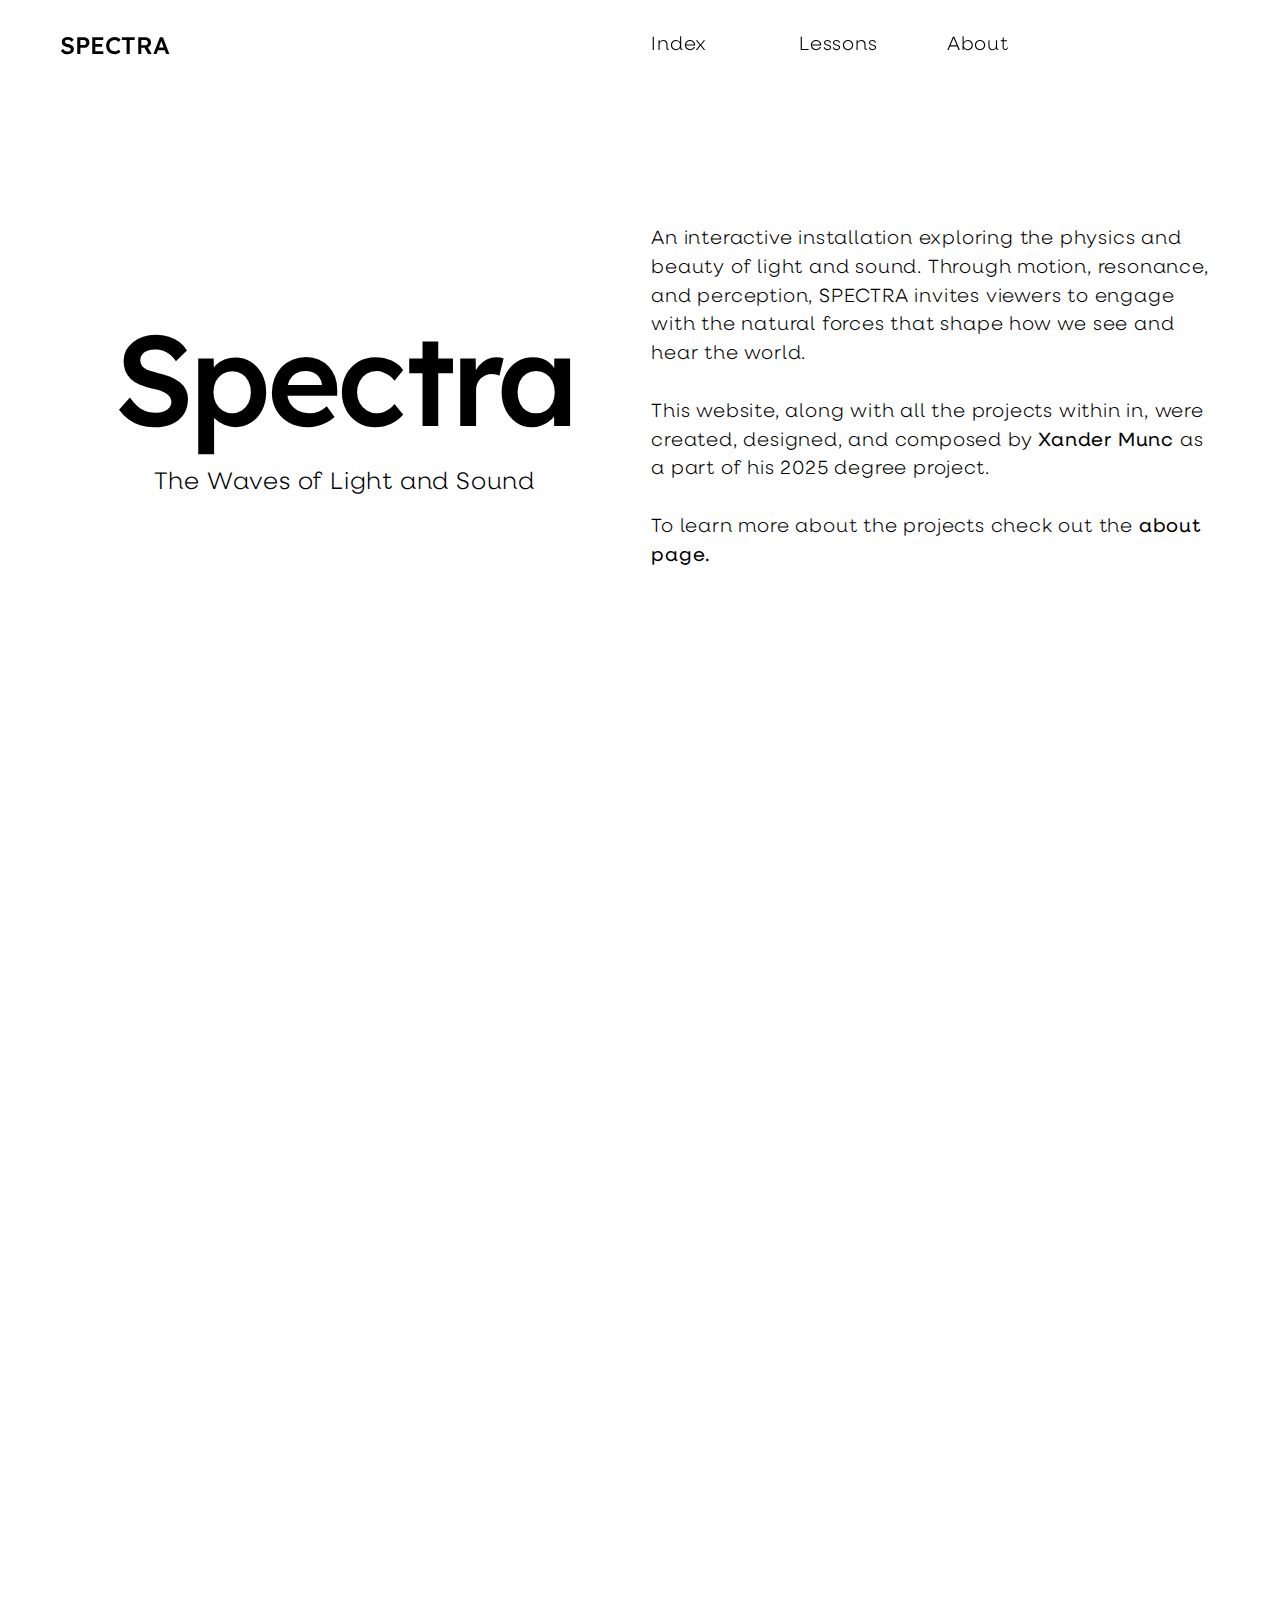
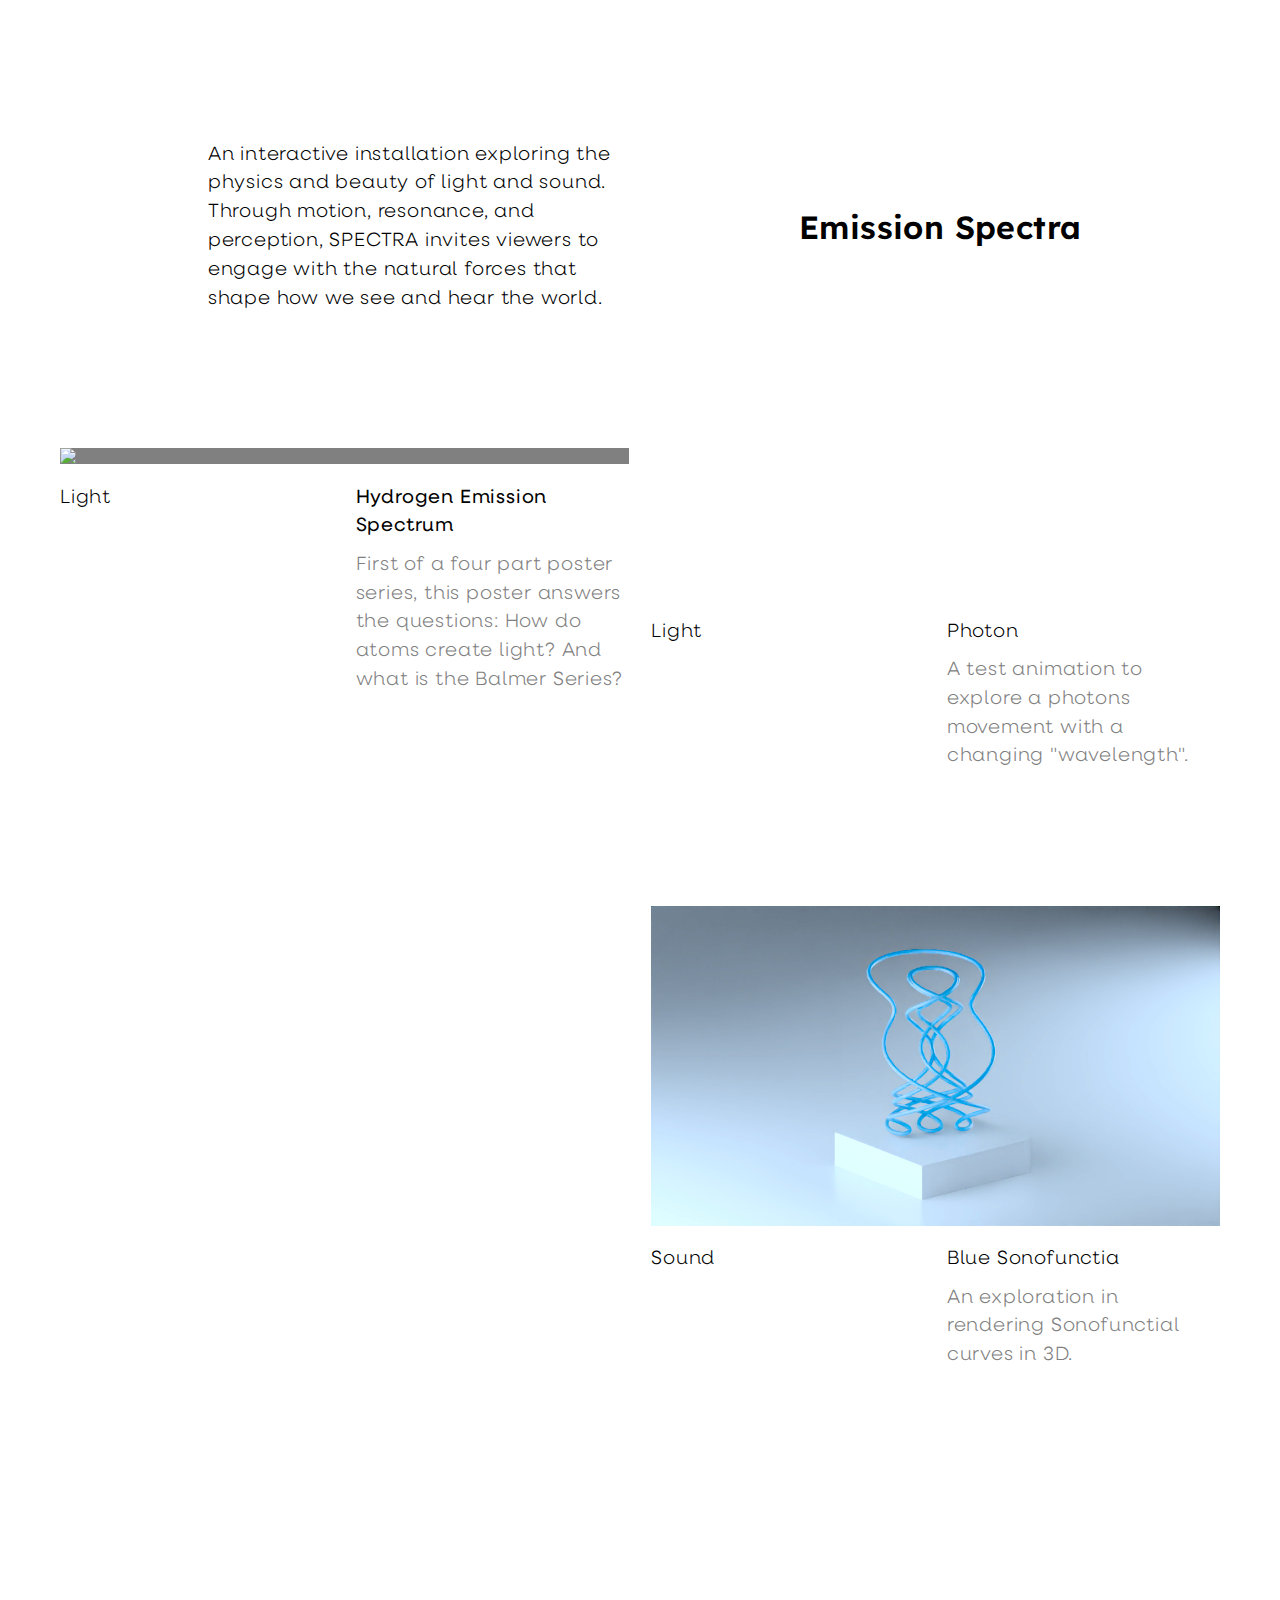
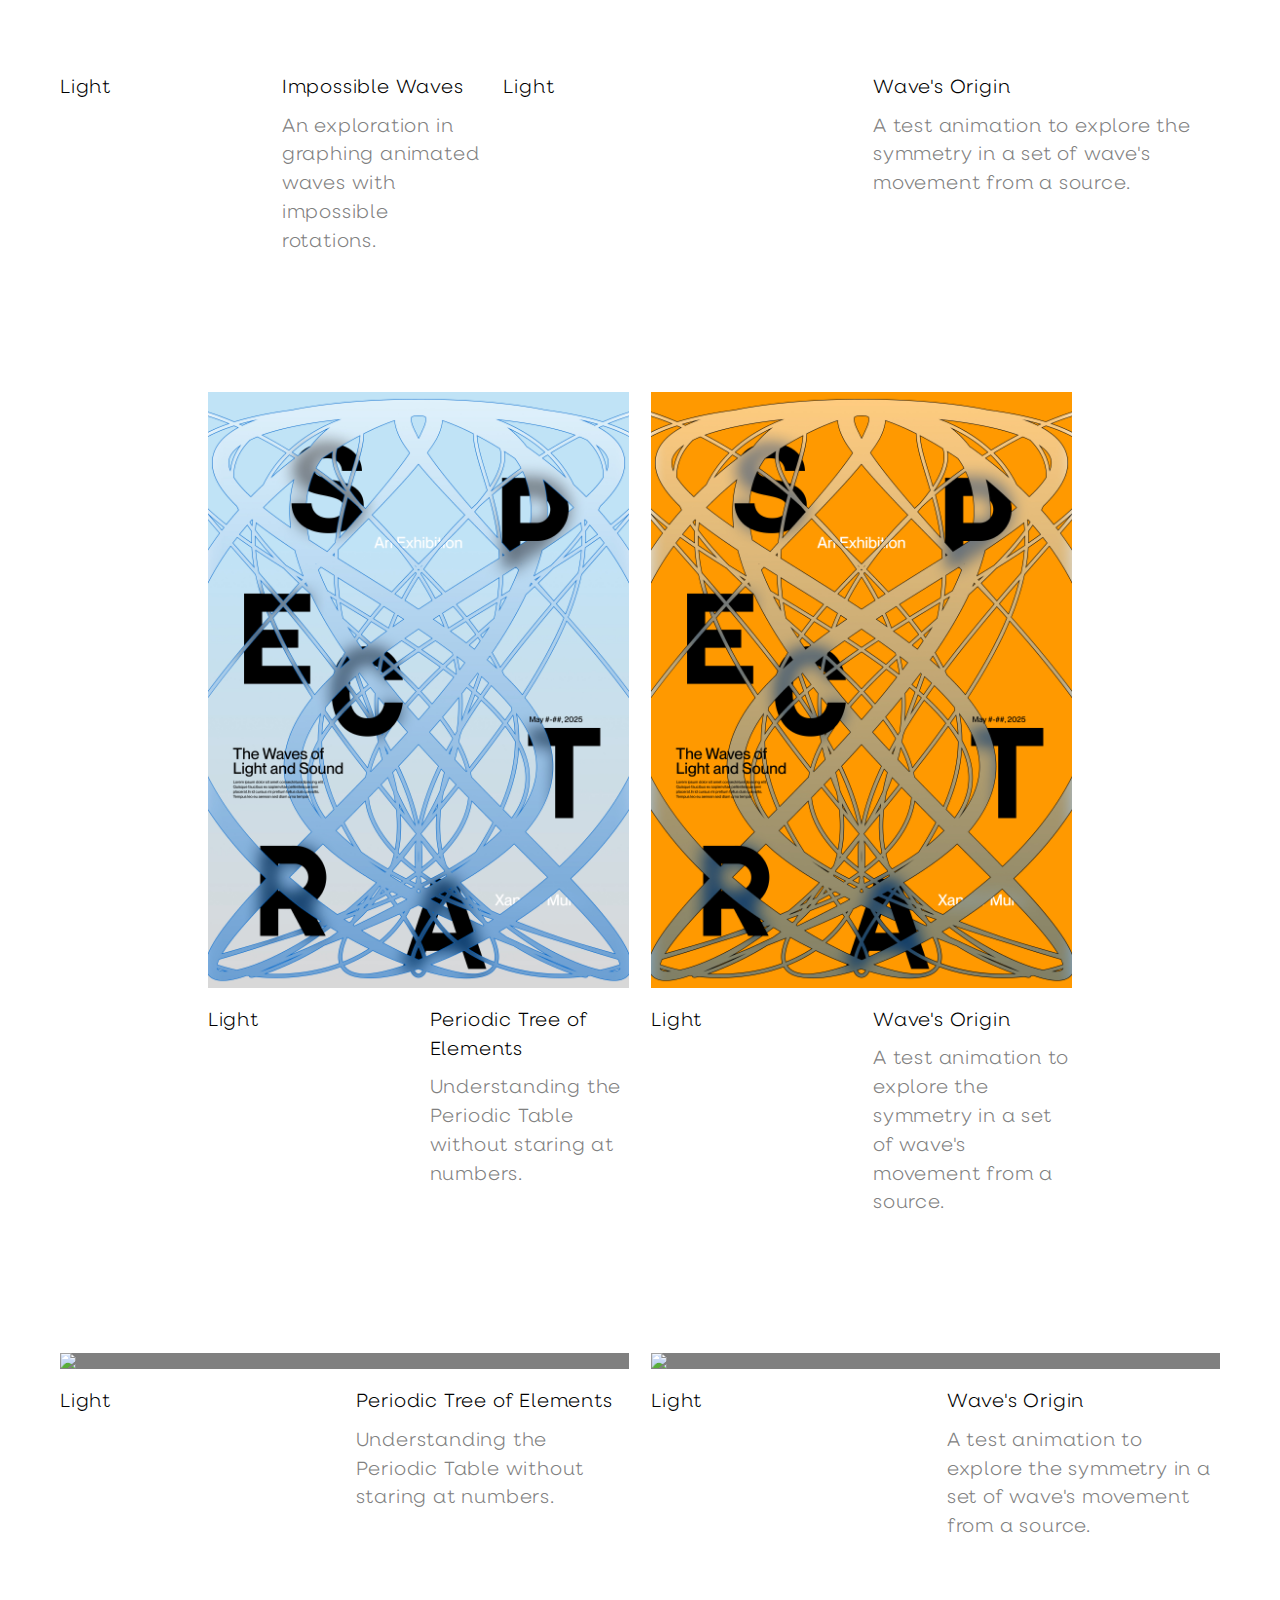
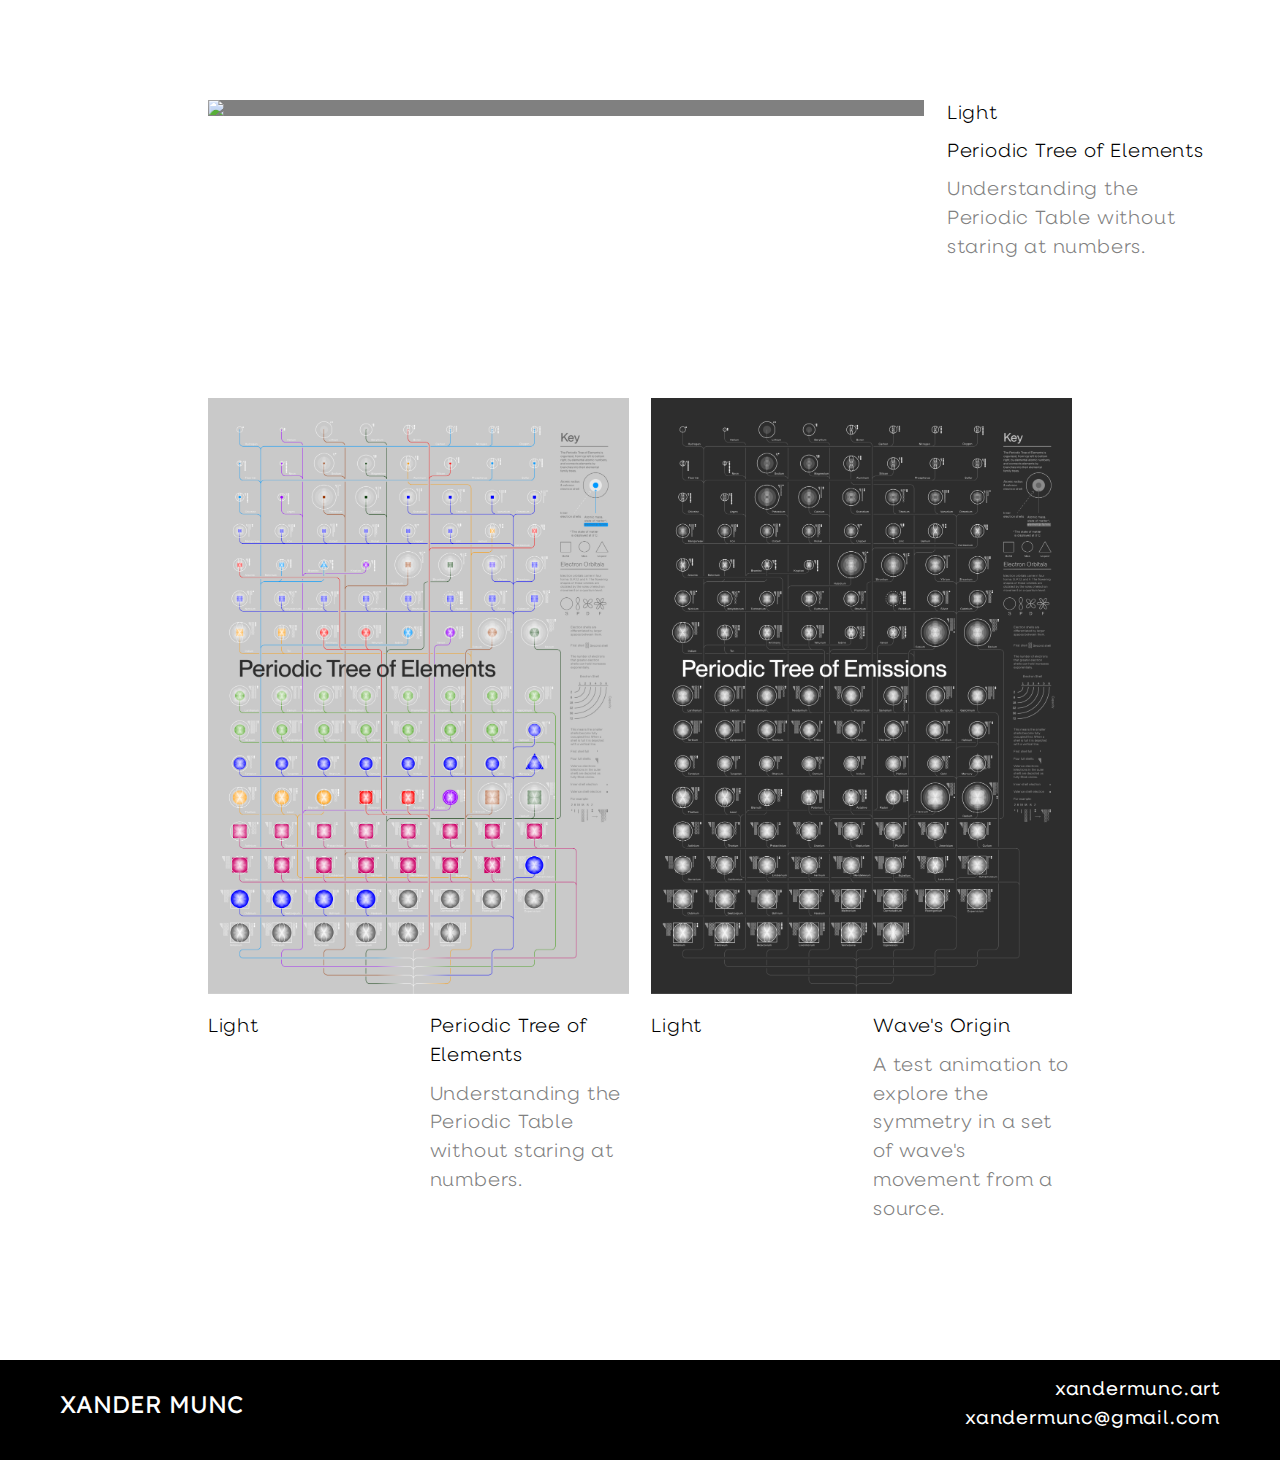
==== index.html @ 6a9275d4 "Update menu" ====
<!DOCTYPE html>
<html lang="en">

<head>
    <meta charset="UTF-8">
    <meta name="viewport" content="width=device-width, initial-scale=1.0">
    <script src="https://cdnjs.cloudflare.com/ajax/libs/p5.js/1.4.0/p5.js"></script>
    <title>Spectra | Xander Munc</title>
    <link rel="icon" type="image/svg+xml" href="favicon/favicon.svg">
    <link rel="icon" href="favicon/favicon.ico" sizes="any">
    <link rel="stylesheet" href="css/styles.css">
</head>

<body class="padding-top">
    <header id="header" class="header-grid padding">
        <div id="logo" class="grid-item header-item span-4 text-underline-parent">
            <p class="header-icon"><a class="no-style" href="http://xandermunc.art/Our_Place_in_Waves">SPECTRA</a></p>
        </div>
        <div class="grid-item header-item non-menu-item non-mobile text-underline-parent">
            <p class="text-underline">Index</p>
        </div>
        <div class="grid-item header-item non-menu-item non-mobile text-underline-parent">
            <p class="text-underline">Lessons</p>
        </div>
        <div class="grid-item header-item non-menu-item non-mobile text-underline-parent">
            <p class="text-underline">About</p>
        </div>
        <div class="grid-item header-item space-between">
            <div id="search-icon-div" class="non-menu-item">
                <svg id="mobile-search-icon" xmlns="http://www.w3.org/2000/svg" width="21" height="20"
                    viewBox="0 0 21 20" fill="none">
                    <path
                        d="M19.5 19L15.5 15M9.5 17C5.08172 17 1.5 13.4183 1.5 9C1.5 4.58172 5.08172 1 9.5 1C13.9183 1 17.5 4.58172 17.5 9C17.5 13.4183 13.9183 17 9.5 17Z"
                        stroke="black" stroke-width="2" />
                </svg>
                <div id="search-icon"></div>
            </div>

            <div id="menu-icon-div" class="non-searchbar-item">
                <svg id="mobile-menu-icon" xmlns="http://www.w3.org/2000/svg" width="20" height="14" viewBox="0 0 20 14"
                    fill="none">
                    <path d="M0 1H20M0 7H20M0 13H20" stroke="black" stroke-width="1.5" />
                </svg>
                <div id="menu-icon"></div>
            </div>
        </div>
    </header>

    <div id="search-container">
        <input type="text" id="search-bar" placeholder="Search...">
        <div class="horizontal-scroll">
            <ul id="search-results"></ul>
        </div>
    </div>

    <div id="menu-container">
        <div class="menu-grid">
            <div></div>
            <div>
                <div class="menu-text-parent large-text-margin-bottom">
                    <div class="hover-parent">
                        <a href="posters.html" class="no-style menu-text">Posters</a>
                    </div>
                </div>
                <div class="menu-text-parent large-text-margin-bottom">
                    <div class="hover-parent">
                        <a href="/test/index.html" class="no-style menu-text">Videos</a>
                    </div>
                </div>
                <div class="menu-text-parent large-text-margin-bottom">
                    <div class="hover-parent">
                        <a href="hes.html" class="no-style menu-text">Interactive</a>
                    </div>
                </div>
                <div class="menu-text-parent large-text-margin-bottom">
                    <div class="hover-parent">
                        <a href="hes.html" class="no-style menu-text">3D</a>
                    </div>
                </div>
                <div class="menu-text-parent large-text-margin-bottom">
                    <div class="hover-parent">
                        <a href="hes.html" class="no-style menu-text">Lessons</a>
                    </div>
                </div>
                <div class="menu-text-parent large-text-margin-bottom">
                    <div class="hover-parent">
                        <a href="hes.html" class="no-style menu-text">Book Covers</a>
                    </div>
                </div>
                <div class="menu-text-parent large-text-margin-bottom">
                    <div class="hover-parent">
                        <a href="hes.html" class="no-style menu-text">Music</a>
                    </div>
                </div>
                <div class="menu-text-parent large-text-margin-bottom">
                    <div class="hover-parent">
                        <a href="hes.html" class="no-style menu-text">About</a>
                    </div>
                </div>
            </div>
        </div>
    </div>

    <div id="chladni"></div>

    <section class="margin-top">
        <div class="grid padding">
            <div class="grid-item span-4 centered margin-bottom">
                <h1 class="super-header text-margin-bottom">Spe<span class="half-space">c</span>tra</h1>
                <h3>The Waves of Light and Sound</h3>
            </div>
            <div class="grid-item span-4 margin-bottom">
                <p>An interactive installation exploring the physics and beauty of light and sound. Through motion,
                    resonance, and perception, SPECTRA invites viewers to engage with the natural forces that shape how
                    we see and hear the world.<br><br> This website, along with all the projects within in, were
                    created, designed, and composed by <a>Xander Munc</a> as a part of his 2025 degree
                    project.<br><br>To learn more about the projects check out the <a>about page.</a>
                </p>
            </div>
        </div>

        <div class="large-video margin-bottom">
            <video autoplay muted loop playsinline>
                <source src="videos/2.mp4" type="video/mp4">
            </video>
        </div>

        <div class="grid padding">
            <div class="non-mobile grid-item span-1"></div>
            <div class="grid-item span-3">
                <p>An interactive installation exploring the physics
                    and beauty of light and sound. Through motion, resonance, and perception, SPECTRA invites viewers to
                    engage with the natural forces that shape how we see and hear the world.</p>
            </div>
            <div class="non-mobile grid-item span-1"></div>
            <div class="grid-item span-3 centered-horizontally">
                <h2>Emission Spectra</h2>
            </div>
        </div>
    </section>

    <section>
        <div class="grid padding margin-top">
            <!-- HES -->
            <div class="grid-item span-4">
                <img oncontextmenu="return false;" draggable="false" src="images/HES.jpg">
                <div class="text-item">
                    <p class="non-mobile">Light</p>
                    <div>
                        <div>
                            <p class="text-margin-bottom"><a href="hes.html">Hydrogen Emission Spectrum</a></p>
                        </div>
                        <p class="grey">First of a four part poster series, this poster answers the questions: How do
                            atoms create light? And what is the Balmer Series?</p>
                    </div>
                    <div class="mobile-spacer"></div>
                </div>
            </div>

            <div class="grid-item span-4">
                <!-- Photon -->
                <video autoplay muted loop playsinline>
                    <source src="videos/photon.mp4" type="video/mp4">
                </video>
                <div class="text-item">
                    <p class="non-mobile">Light</p>
                    <div>
                        <div class="text-underline-parent">
                            <p class="text-underline text-margin-bottom">Photon</p>
                        </div>
                        <p class="grey margin-bottom">A test animation to explore a photons movement with a changing
                            "wavelength".</p>
                    </div>
                </div>

                <!-- 3D SF -->
                <img oncontextmenu="return false;" draggable="false" src="images/test2.png">
                <div class="text-item">
                    <p class="non-mobile">Sound</p>
                    <div>
                        <div class="text-underline-parent">
                            <p class="text-underline text-margin-bottom">Blue Sonofunctia</p>
                        </div>
                        <p class="grey">An exploration in rendering Sonofunctial curves in 3D.</p>
                    </div>
                </div>
            </div>
        </div>
        </div>

        <div class="grid padding margin-top margin-bottom">
            <!-- Impossible wave -->
            <div class="grid-item span-3">
                <video autoplay muted loop playsinline>
                    <source src="videos/3.mp4" type="video/mp4">
                </video>
                <div class="text-item">
                    <p class="non-mobile">Light</p>
                    <div>
                        <div class="text-underline-parent">
                            <p class="text-underline text-margin-bottom">Impossible Waves</p>
                        </div>
                        <p class="grey">An exploration in graphing animated waves with impossible rotations.</p>
                    </div>
                </div>
                <div class="mobile-spacer"></div>
            </div>

            <!-- Wave Stack -->
            <div class="grid-item span-5">
                <video autoplay muted loop playsinline>
                    <source src="videos/WaveStack.mp4" type="video/mp4">
                </video>
                <div class="text-item">
                    <p class="non-mobile">Light</p>
                    <div>
                        <div class="text-underline-parent">
                            <p class="text-underline text-margin-bottom">Wave's Origin</p>
                        </div>
                        <p class="grey">A test animation to explore the symmetry in a set of wave's movement from a
                            source.</p>
                    </div>
                </div>
            </div>
        </div>

        <!-- SPECTRA -->
        <div class="grid padding margin-top margin-bottom">
            <div class="non-mobile grid-item span-1"></div>
            <div class="grid-item span-3">
                <img oncontextmenu="return false;" draggable="false" src="images/SPECTRA1.jpg">
                <div class="text-item">
                    <p class="non-mobile">Light</p>
                    <div>
                        <div class="text-underline-parent">
                            <p class="text-underline text-margin-bottom">Periodic Tree of Elements</p>
                        </div>
                        <p class="grey">Understanding the Periodic Table without staring at numbers.</p>
                    </div>
                </div>
                <div class="mobile-spacer"></div>
            </div>

            <div class="grid-item span-3">
                <img oncontextmenu="return false;" draggable="false" src="images/SPECTRA2.jpg">
                <div class="text-item">
                    <p class="non-mobile">Light</p>
                    <div>
                        <div class="text-underline-parent">
                            <p class="text-underline text-margin-bottom">Wave's Origin</p>
                        </div>
                        <p class="grey">A test animation to explore the symmetry in a set of wave's movement from a
                            source.</p>
                    </div>
                </div>
            </div>
            <div class="non-mobile grid-item span-1"></div>
        </div>

        <!-- EU -->
        <div class="grid padding margin-top margin-bottom">
            <div class="grid-item span-4">
                <img oncontextmenu="return false;" draggable="false" src="images/EPD.jpg">
                <div class="text-item">
                    <p class="non-mobile">Light</p>
                    <div>
                        <div class="text-underline-parent">
                            <p class="text-underline text-margin-bottom">Periodic Tree of Elements</p>
                        </div>
                        <p class="grey">Understanding the Periodic Table without staring at numbers.</p>
                    </div>
                </div>
                <div class="mobile-spacer"></div>
            </div>

            <div class="grid-item span-4">
                <img oncontextmenu="return false;" draggable="false" src="images/EU4.jpg">
                <div class="text-item">
                    <p class="non-mobile">Light</p>
                    <div>
                        <div class="text-underline-parent">
                            <p class="text-underline text-margin-bottom">Wave's Origin</p>
                        </div>
                        <p class="grey">A test animation to explore the symmetry in a set of wave's movement from a
                            source.</p>
                    </div>
                </div>
            </div>
            <div class="non-mobile grid-item span-1"></div>
        </div>

        <!-- ATOM -->
        <div class="grid padding margin-top margin-bottom">
            <div class="non-mobile grid-item span-1"></div>
            <div class="grid-item span-5">
                <img oncontextmenu="return false;" draggable="false" src="images/ATOM.jpg">
            </div>
            <div class="grid-item span-2">
                <p class="non-mobile text-margin-bottom">Light</p>
                <div class="text-underline-parent">
                    <p class="text-underline text-margin-bottom">Periodic Tree of Elements</p>
                </div>
                <p class="grey">Understanding the Periodic Table without staring at numbers.</p>
            </div>
        </div>

        <!-- PTE -->
        <div class="grid padding margin-top margin-bottom">
            <div class="non-mobile grid-item span-1"></div>
            <div class="grid-item span-3">
                <img oncontextmenu="return false;" draggable="false" src="images/PTE.jpg">
                <div class="text-item">
                    <p class="non-mobile">Light</p>
                    <div>
                        <div class="text-underline-parent">
                            <p class="text-underline text-margin-bottom">Periodic Tree of Elements</p>
                        </div>
                        <p class="grey">Understanding the Periodic Table without staring at numbers.</p>
                    </div>
                </div>
                <div class="mobile-spacer"></div>
            </div>

            <div class="grid-item span-3">
                <img oncontextmenu="return false;" draggable="false" src="images/PTE2.jpg">
                <div class="text-item">
                    <p class="non-mobile">Light</p>
                    <div>
                        <div class="text-underline-parent">
                            <p class="text-underline text-margin-bottom">Wave's Origin</p>
                        </div>
                        <p class="grey">A test animation to explore the symmetry in a set of wave's movement from a
                            source.</p>
                    </div>
                </div>
            </div>
            <div class="non-mobile grid-item span-1"></div>
        </div>
    </section>

    <footer class="grid padding">
        <div class="grid-item header-item span-4">
            <p class="header-icon light">XANDER MUNC</p>
        </div>
        <div class="non-mobile grid-item header-item span-4 flex-end">
            <a class="light">xandermunc.art</a>
            <a class="light">xandermunc@gmail.com</a>
        </div>
    </footer>

    <script src="js/script.js"></script>
    <script src="js/menu-icon.js"></script>
    <script src="js/search-icon.js"></script>
    <!-- <script src="chladni.js"></script> -->
</body>

</html>
---- css/styles.css ----
:root {
    --grid-gap: calc(var(--header-height) / 4);
    --padding: calc(var(--header-height) / 3 * 2);
    --header-height: 90px;
    --paragraph-text-size: 1.2rem;
    --grey: #808080;
    --black: #000;
    --white: #fff;
    --blue: #09f;
    --border-width: 1px;
    --ease-time: 0.2s;
}

@font-face {
    font-family: 'Lexend';
    src: url('../fonts/Lexend/static/Lexend-Light.ttf') format('truetype');
    font-weight: 300;
    font-style: normal;
}

@font-face {
    font-family: 'Lexend';
    src: url('../fonts/Lexend/static/Lexend-Regular.ttf') format('truetype');
    font-weight: 400;
    font-style: normal;
}

@font-face {
    font-family: 'Lexend';
    src: url('../fonts/Lexend/static/Lexend-Medium.ttf') format('truetype');
    font-weight: 500;
    font-style: normal;
}


@font-face {
    font-family: 'Lexend-Medium';
    src: url('../fonts/Lexend/static/Lexend-Medium.ttf') format('truetype');
    font-weight: 500;
    font-style: normal;
}

@font-face {
    font-family: 'Lexend';
    src: url('../fonts/Lexend/static/Lexend-SemiBold.ttf') format('truetype');
    font-weight: 600;
    font-style: normal;
}

@font-face {
    font-family: 'Neulis';
    src: url('../fonts/Neulis/fonnts.com-Neulis_Neue_Light.otf') format('opentype');
    font-weight: 300;
    font-style: normal;
}

@font-face {
    font-family: 'Neulis';
    src: url('../fonts/Neulis/fonnts.com-Neulis_Neue_Regular.otf') format('opentype');
    font-weight: 400;
    font-style: normal;
}

@font-face {
    font-family: 'Neulis';
    src: url('../fonts/Neulis/fonnts.com-Neulis_Neue_Medium.otf') format('opentype');
    font-weight: 500;
    font-style: normal;
}

* {
    box-sizing: border-box;
    margin: 0;
    padding: 0;
    user-select: none;
    /* overscroll-behavior: none; */
    font-family: 'Lexend', sans-serif;
    transition: all 0.2s ease;
}

header {
    position: fixed;
    left: 0;
    top: 0;
    width: 100vw !important;
    height: var(--header-height);
    background: rgba(255, 255, 255, 0.7);
    backdrop-filter: blur(20px);
    -webkit-backdrop-filter: blur(20px);
    font-size: 1rem !important;
    z-index: 1000;
    transition: 0.4s ease all;
}

footer {
    left: 0;
    bottom: 0;
    width: 100vw;
    height: var(--header-height) !important;
    background: var(--black);
    color: var(--white);
    padding-bottom: 100px !important;
}

body {
    width: 100vw;
    background: var(--white) !important;
}

h1 {
    font-size: 3rem;
}

h1.super-header {
    font-size: 8rem;
    font-family: 'Lexend';
    font-weight: 500;
    letter-spacing: -0.3rem;
}

span.half-space {
    letter-spacing: 0rem;
    font-family: inherit;
}

.neulis {
    font-family: 'Neulis', sans-serif !important;
    font-weight: 300;
}

h2 {
    font-size: 2rem;
    letter-spacing: 0.025rem;
}

h3 {
    font-size: 1.5rem;
    font-family: 'Neulis';
    font-weight: 300;
    letter-spacing: 0.05rem;
}

i {
    font-family: 'Neulis';
    font-weight: 300;
}

p,
a {
    font-size: var(--paragraph-text-size);
    font-family: 'Neulis', sans-serif;
    font-weight: 300;
    letter-spacing: 0.05rem;
    line-height: 1.8rem;
}

a {
    font-family: 'Neulis', sans-serif;
    font-weight: 400;
    cursor: pointer;
}

p.header-icon {
    font-family: 'Lexend-Medium', sans-serif;
    font-weight: 400 !important;
    font-size: 1.5rem;
    letter-spacing: 0rem;
}

p.grey {
    color: var(--grey);
}

p.light {
    font-family: 'Lexend', sans-serif;
    font-weight: 300;
}

.padding {
    padding-left: var(--padding);
    padding-right: var(--padding);
}

.grid,
.header-grid {
    display: grid;
    grid-template-columns: repeat(8, 1fr);
    gap: var(--grid-gap);
    width: 100%;
    height: 100%;
}

.grid-item,
.header-item {
    display: flex;
    flex-direction: column;
}

.header-item {
    justify-content: center;
    align-items: flex-start;
    height: var(--header-height);
}

.text-underline-parent p {
    position: relative;
    display: inline-block;
}

.text-underline::after {
    content: "";
    position: absolute;
    left: 0;
    bottom: -2px;
    width: 100%;
    height: var(--border-width);
    background-color: var(--black);
    opacity: 0;
    transform: scaleX(0);
    transition: var(--ease-time) ease all;
}

.text-underline.light::after {
    background-color: var(--white);
}

.text-underline-parent:hover .text-underline::after {
    opacity: 1;
    transform: scaleX(1);
}

a {
    position: relative;
    text-decoration: none;
    color: inherit;
}

a.no-style {
    text-decoration: none;
    color: inherit;
    font-family: inherit;
    font-size: inherit;
    letter-spacing: inherit;
}

a.no-style:hover::after {
    transform: scaleX(0);
    opacity: 0;
}

a::after {
    content: "";
    position: absolute;
    left: 0;
    bottom: -2px;
    width: 100%;
    height: var(--border-width);
    background-color: var(--black);
    opacity: 0;
    transform: scaleX(0);
    transition: var(--ease-time) ease all;
}

a:hover::after {
    opacity: 1;
    transform: scaleX(1);
}

.text-item {
    width: 100%;
    display: grid;
    grid-template-columns: repeat(2, 1fr);
    gap: var(--grid-gap);
}

.span-2 {
    grid-column: span 2;
}

.span-3 {
    grid-column: span 3;
}

.span-4 {
    grid-column: span 4;
}

.span-5 {
    grid-column: span 5;
}

img {
    width: 100% !important;
    height: auto;
    object-fit: cover;
    background-color: grey;
    margin-bottom: var(--paragraph-text-size);
}

video {
    margin-bottom: var(--paragraph-text-size);
}

.large-video {
    margin-top: var(--header-height);
    overflow: hidden;
    width: 100vw !important;
    height: calc(100vh - var(--header-height)) !important;
    object-fit: cover;
}

.large-video video {
    width: 100%;
    height: 100%;
    object-fit: cover;
    display: block;
}

.margin-top {
    margin-top: calc(var(--header-height) / 2 * 3);
}

.margin-bottom {
    margin-bottom: calc(var(--header-height) / 2 * 3);
}

.padding-top {
    padding-top: var(--header-height);
}

.text-margin-bottom {
    margin-bottom: calc(var(--paragraph-text-size) / 2);
}

.large-text-margin-bottom {
    margin-bottom: calc(var(--paragraph-text-size) / 2 * 3);
}

.centered {
    justify-content: center;
    align-items: center;
}

.centered-horizontally {
    justify-content: center;
}

.flex-end {
    align-items: flex-end;
}

.space-between {
    align-items: center;
    justify-content: space-between;
    flex-direction: row;
}

/* SEARCH BAR */

#search-container {
    position: fixed;
    top: 50%;
    left: 50%;
    transform: translate(-50%, -50%);
    z-index: 1001;
    text-align: center;
    transition: top 0.4s ease;
    overflow: visible;
    pointer-events: none;
}

#search-container.active {
    top: 30%;
    width: 100vw;
    pointer-events: auto;
}

#search-bar {
    opacity: 0;
    /* transform: translateY(20px); */
    /* transition: opacity 0.4s ease, transform 0.4s ease; */
    pointer-events: none;
    position: relative;
    z-index: 1002;
    width: calc(var(--header-height) * 5);
    padding: 15px 20px;
    font-size: 1.5rem;
    border-radius: 30px;
    border: 1px solid var(--grey);
    background: rgba(255, 255, 255, 0.7);
    backdrop-filter: blur(20px);
    -webkit-backdrop-filter: blur(20px);
    color: var(--black);
    transition: all 0.4s ease;
}

#search-bar.visible {
    opacity: 1;
    /* transform: translateY(0); */
    pointer-events: auto;
    transition: all 0.4s ease;
}

#search-bar:focus {
    outline: none;
    border-color: #09f;
    transition: all 0.4s ease;
}

#search-bar::placeholder {
    color: var(--grey);
    font-family: 'Lexend-Light', sans-serif;
}

#search-results {
    position: absolute;
    top: 100%;
    left: 0;
    width: 100%;
    display: none;
    list-style: none;
    margin-top: calc(var(--grid-gap) / 2);
    overflow-y: auto;
    border-radius: 0 0 20px 20px;
    z-index: 1003;
    transition: 0.4s ease all;
    padding: calc(var(--grid-gap) / 2);
    margin-top: calc(var(--grid-gap) / 2);
}

#search-results li {
    display: inline-block;
    padding: 10px 20px;
    margin: calc(var(--grid-gap) / 2);
    background-color: #f0f0f0;
    color: var(--grey);
    border-radius: 30px;
    cursor: pointer;
    transition: background-color 0.2s ease, transform 0.2s ease;
    font-family: 'Neulis-Light', sans-serif;
}

#search-results li:hover {
    color: var(--black);
    background-color: #dcdcdc;
}

#search-results.active {
    text-align: left;
    overflow-x: auto;
    white-space: nowrap;
    flex-wrap: nowrap;
    scrollbar-width: none;
    -ms-overflow-style: none;
    font-size: var(--paragraph-text-size);
    font-family: 'Neulis-Light', sans-serif;
    letter-spacing: 0.05rem;
    line-height: 1.8rem;
}

#search-results.active::-webkit-scrollbar {
    display: none;
}

#search-results.active li {
    width: 400px;
    height: 400px;
}

#search-results.active li:first-child {
    margin-left: calc((100vw - var(--header-height) * 5) / 2);
}

#search-results.active li:last-child {
    margin-right: calc((100vw - var(--header-height) * 5) / 2);
}

#chladni {
    position: fixed;
    top: 0 !important;
    left: 0 !important;
    width: 100vw;
    height: 100vh;
    object-fit: cover;
    opacity: 0;
    display: flex;
    justify-content: center;
    align-items: center;
    transition: opacity 0.4s ease;
    z-index: 1000;
    pointer-events: none;
}

#chladni.visible {
    opacity: 1;
}

/* MENU */
#menu-container {
    position: fixed;
    top: 50%;
    left: 50%;
    transform: translate(-50%, -50%);
    z-index: 1000;
    opacity: 0;
    pointer-events: none;
    transition: opacity 0.4s ease, transform 0.4s ease; 
}

#menu-container.visible {
    opacity: 1;
    pointer-events: auto;
    transition: opacity 0.4s ease, transform 0.4s ease; 
}

.menu-grid {
    display: grid;
    grid-template-columns: repeat(2, 1fr);
    gap: var(--grid-gap);
}

.menu-text {
    font-family: Neulis !important;
    font-weight: 300 !important;
    font-size: 3rem !important;
    display: inline-block;
    transform: translateX(-120px);
    opacity: 0; 
    transition: transform 0.4s ease, opacity 0.4s ease;
}

#menu-container.visible .menu-text {
    transform: translateX(0);
    opacity: 1;
}

#menu-container.visible .menu-text-parent:nth-child(1) .menu-text {
    transition-delay: 0.05s;
}
#menu-container.visible .menu-text-parent:nth-child(2) .menu-text {
    transition-delay: 0.1s;
}
#menu-container.visible .menu-text-parent:nth-child(3) .menu-text {
    transition-delay: 0.15s;
}
#menu-container.visible .menu-text-parent:nth-child(4) .menu-text {
    transition-delay: 0.2s;
}
#menu-container.visible .menu-text-parent:nth-child(5) .menu-text {
    transition-delay: 0.25s;
}
#menu-container.visible .menu-text-parent:nth-child(6) .menu-text {
    transition-delay: 0.3s;
}
#menu-container.visible .menu-text-parent:nth-child(7) .menu-text {
    transition-delay: 0.35s;
}
#menu-container.visible .menu-text-parent:nth-child(8) .menu-text {
    transition-delay: 0.4s;
}

#menu-container:not(.visible) .menu-text {
    transform: translateX(-120px); 
    opacity: 0; 
    transition-delay: 0s;
}

.menu-text-parent:hover .hover-parent {
    color: #09f;
    transform: translateX(20px) !important;
    transition: transform 0.3s ease, color 0.3s ease !important;
    transition-delay: 0s !important; 
}




/* SEARCH BACKGROUNDS */

.interactive-bg {
    background-image: url('../images/test2.png');
}

.installation-bg {
    background-image: url('../images/test.png');
}

.interactive-bg,
.installation-bg {
    position: relative;
    background-size: cover;
    background-position: center;
    overflow: hidden;
    display: block;
    color: var(--white) !important;
}

.interactive-bg::after,
.installation-bg::after {
    content: "";
    position: absolute;
    top: 0;
    left: 0;
    right: 0;
    bottom: 0;
    background: rgba(0, 0, 0, 0);
    transition: background 0.2s ease;
    z-index: 1;
}

.interactive-bg:hover::after,
.installation-bg:hover::after {
    background: rgba(0, 0, 0, 0.3);
}

/* MOBILE */

.mobile-spacer {
    height: var(--header-height);
    display: none;
}

#mobile-menu-icon {
    display: none;
}

#mobile-search-icon {
    display: none;
}

@media screen and (max-width: 980px) {
    :root {
        --header-height: 70px;
        --padding: calc(var(--header-height) / 2.5);
    }

    .mobile-spacer {
        display: block;
    }

    .header-grid {
        grid-template-columns: repeat(4, 1fr);
    }

    .header {
        background: rgba(255, 255, 255, 0.6);
    }

    .grid {
        display: flex;
        flex-direction: column;
    }

    .text-item {
        width: 100% !important;
        grid-template-columns: repeat(1, 1fr);
    }

    .margin-bottom {
        margin-bottom: none;
    }

    .margin-top {
        margin-top: none;
    }

    h1.super-header {
        font-size: 3rem;
        letter-spacing: -0.1rem;
    }

    .large-video {
        height: auto !important;
    }

    .non-mobile {
        display: none;
    }

    .span-4 {
        grid-column: span 3;
    }

    .centered {
        align-items: flex-start !important;
    }

    #menu-icon-div {
        margin-left: calc(var(--header-height) / 2);
    }

    #mobile-menu-icon {
        display: block;
    }

    #mobile-search-icon {
        display: block;
    }

    #menu-icon {
        display: none;
    }

    #search-icon {
        display: none;
    }

    #search-results.active li {
        width: 200px;
        height: 200px;
    }

    .menu-grid {
        display: grid;
        grid-template-columns: repeat(1, 1fr);
    }

    .menu-text {
        font-size: 3rem !important;
    }
}
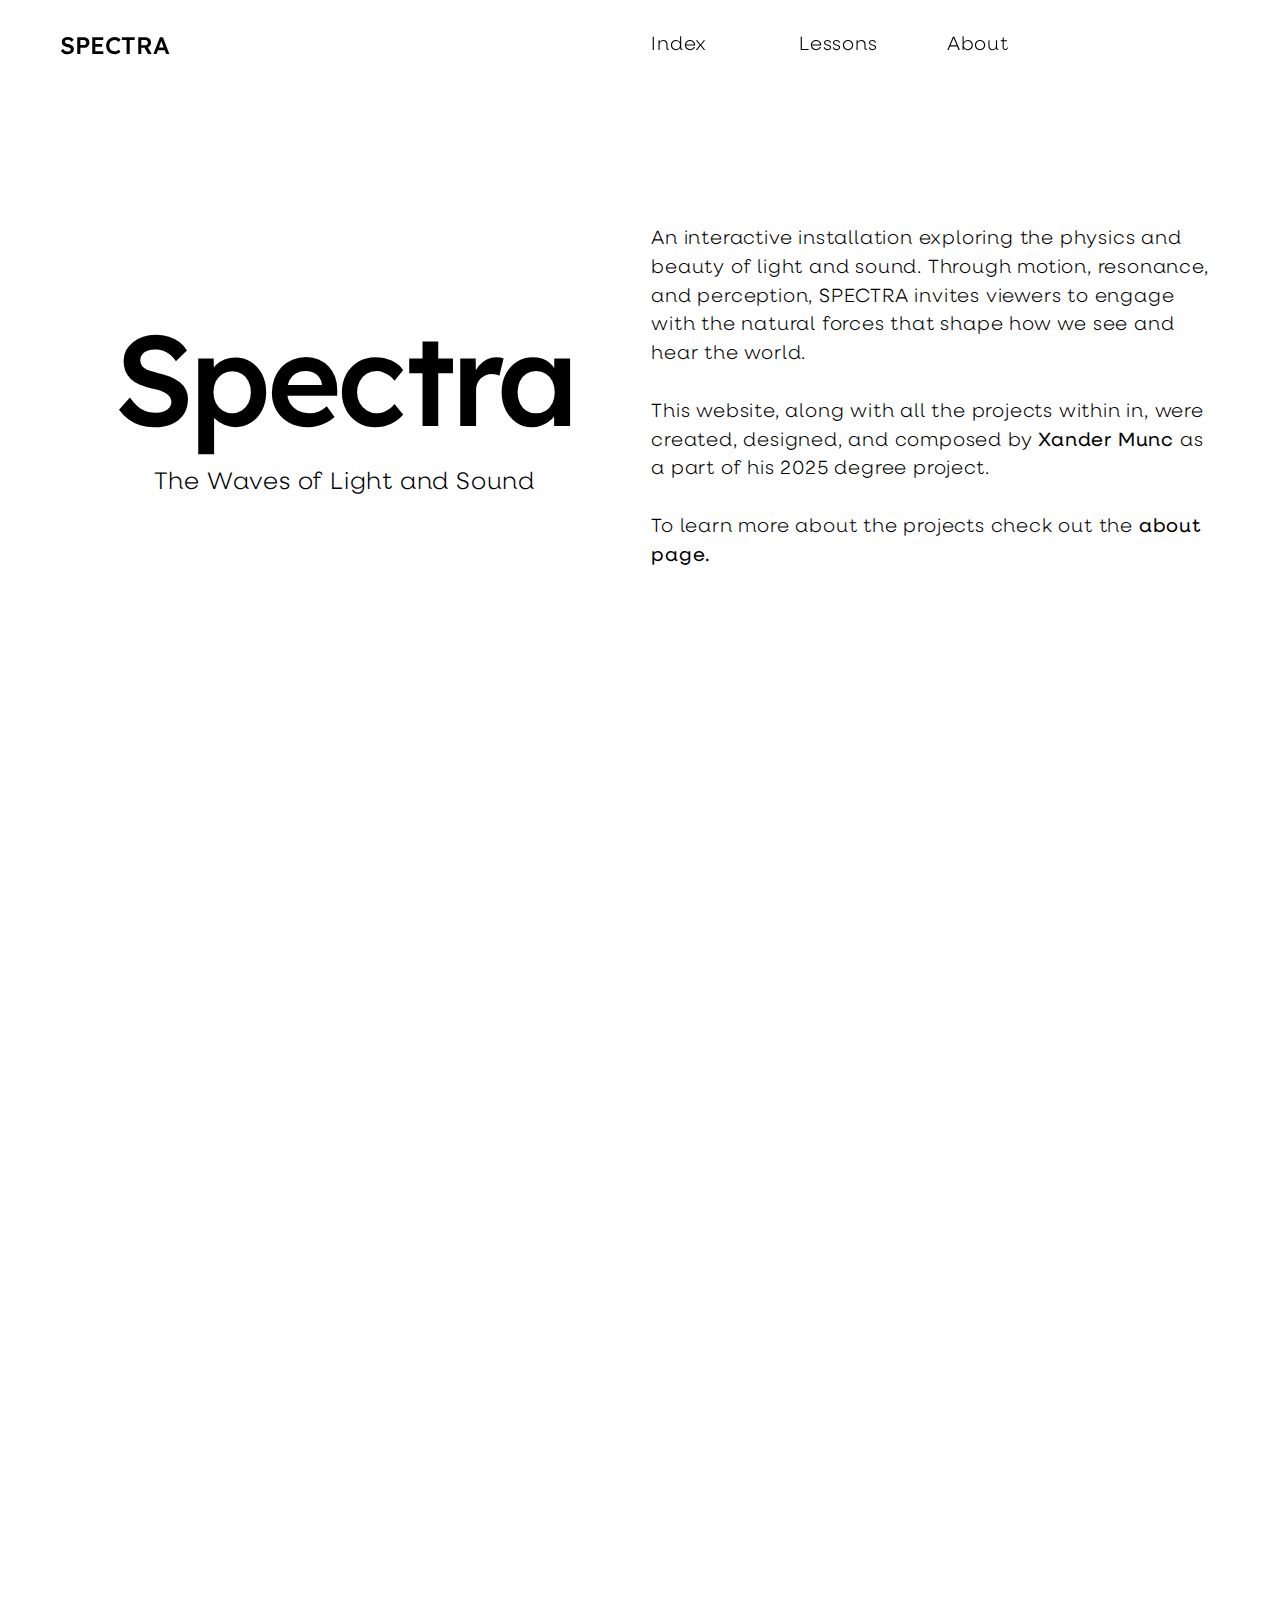
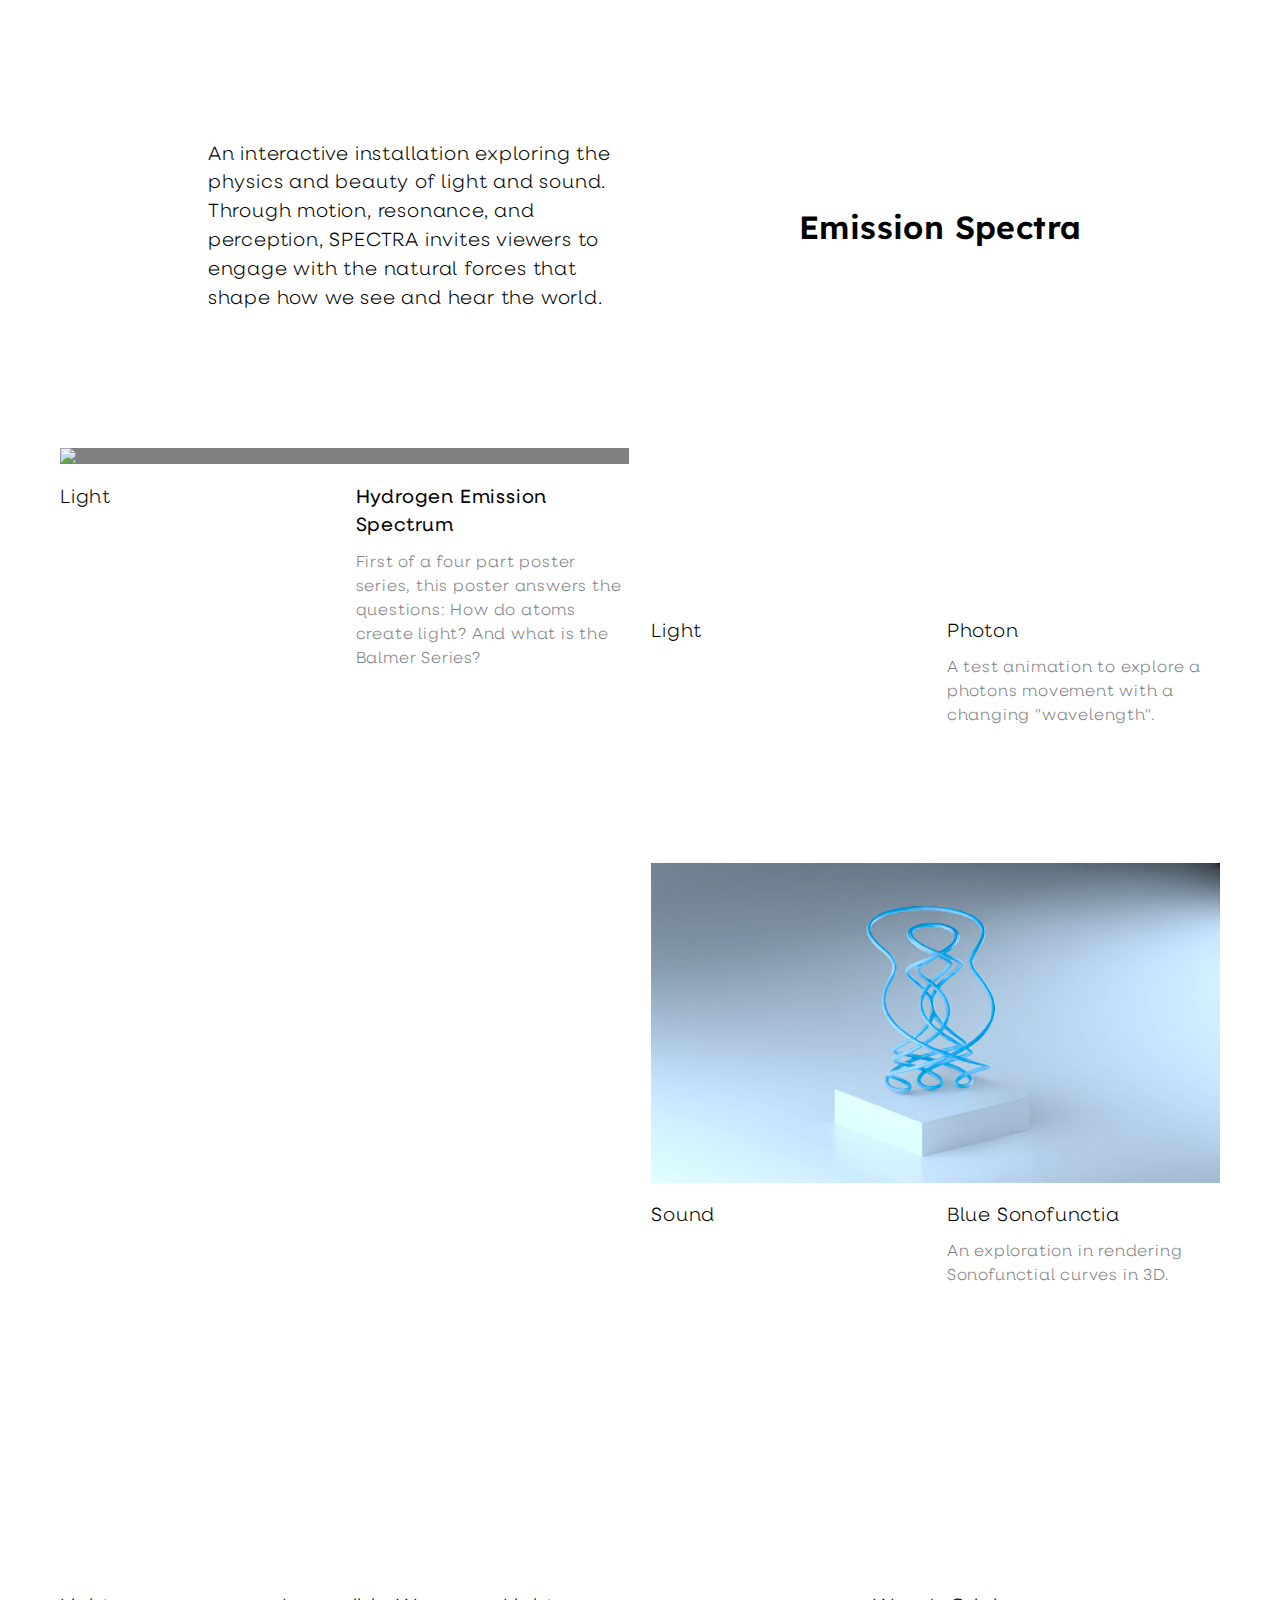
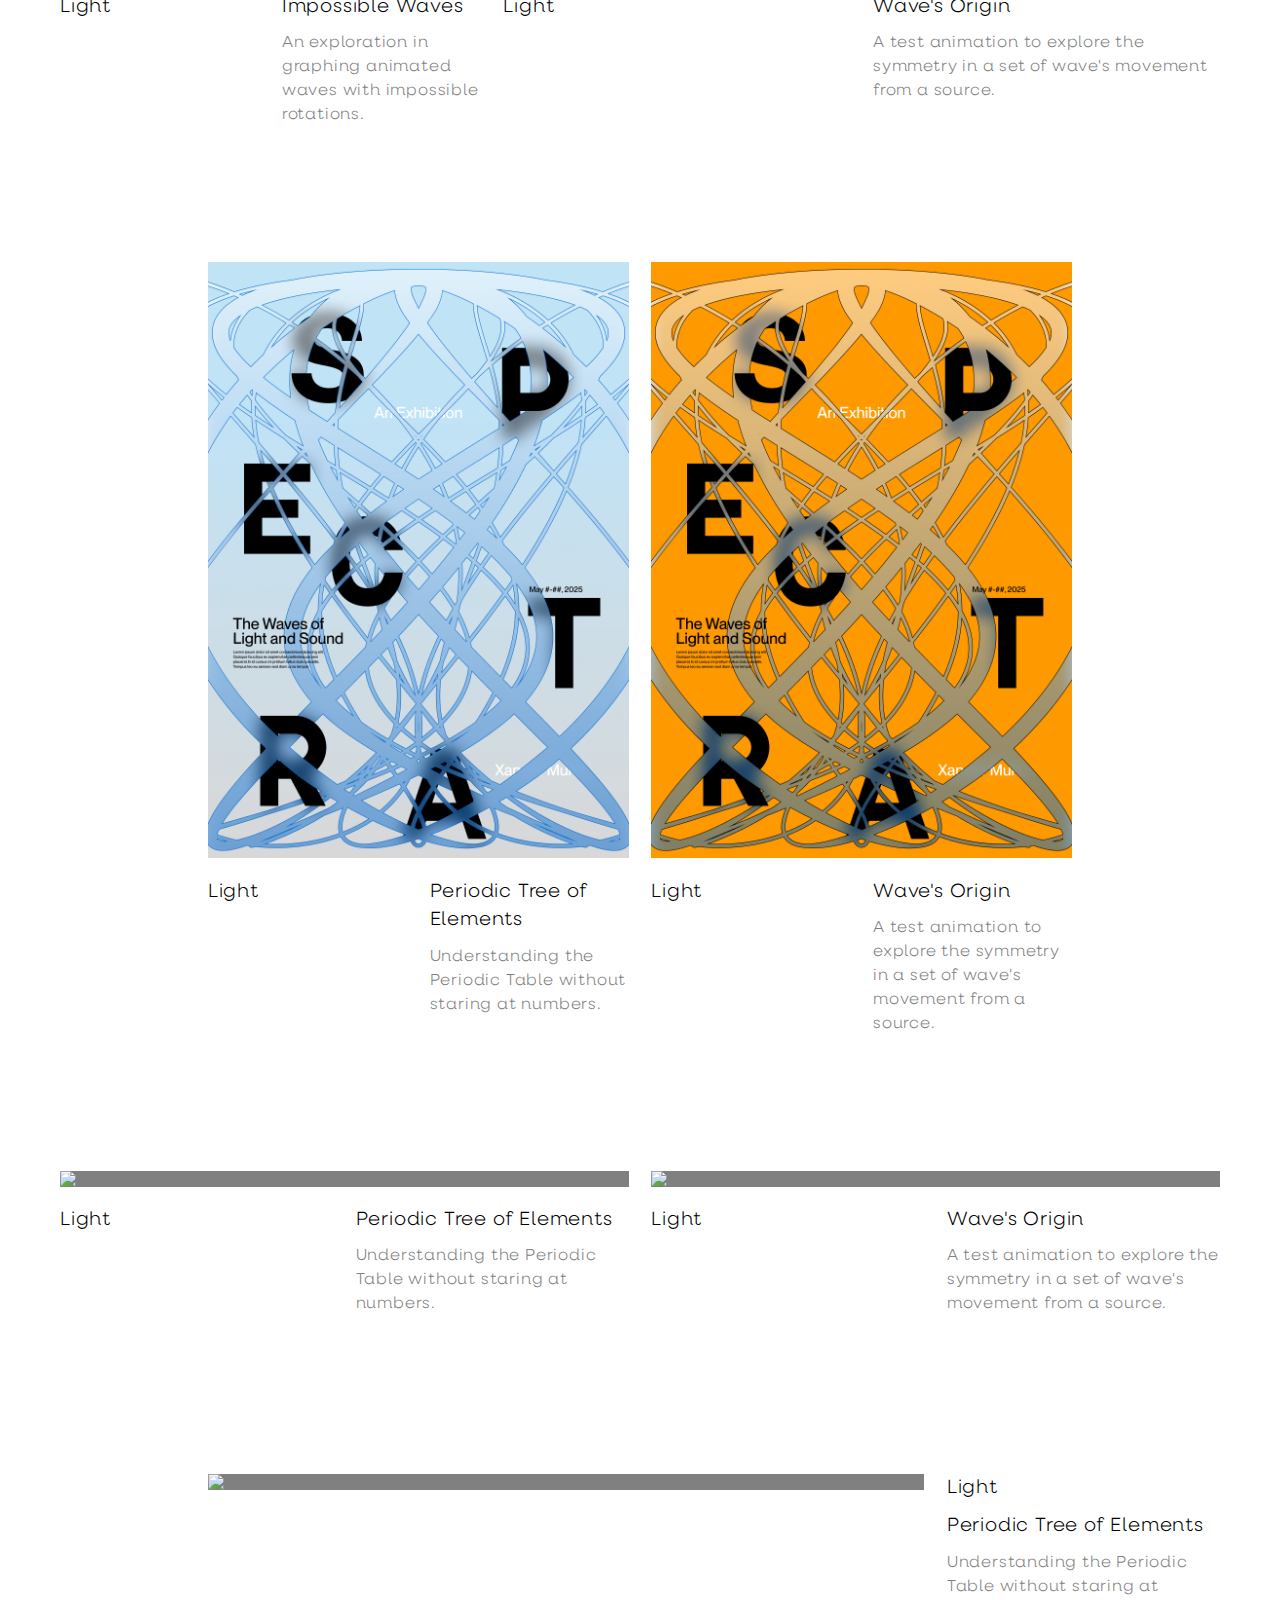
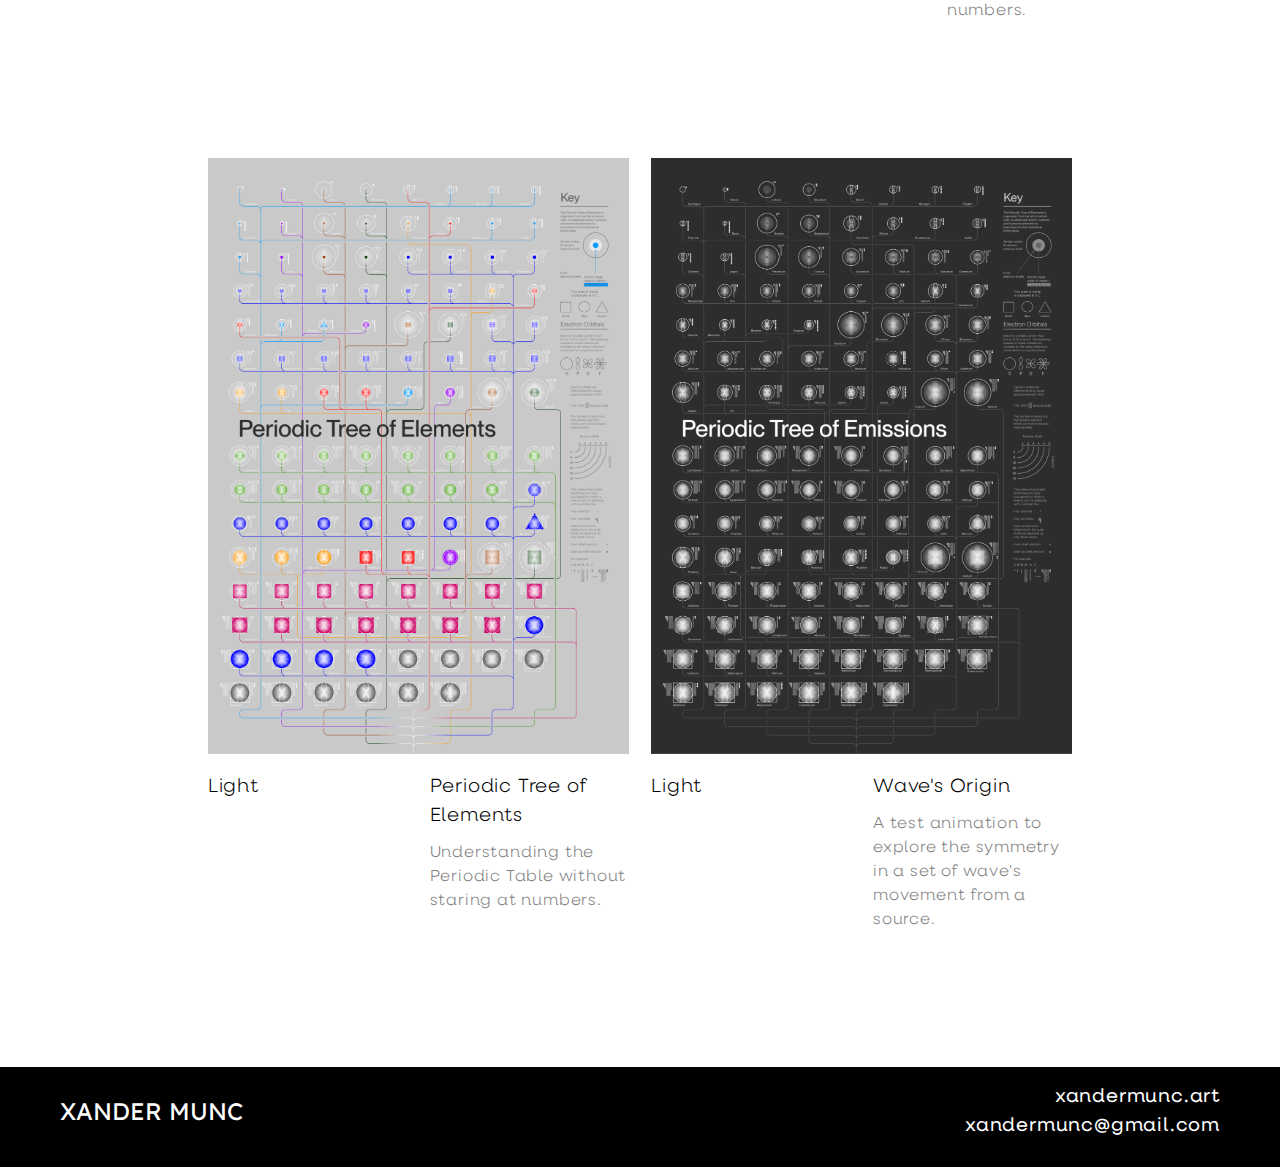
==== commit c90fa472: "Update caption size" ====
--- a/index.html
+++ b/index.html
@@ -150,7 +150,7 @@
                         <div>
                             <p class="text-margin-bottom"><a href="hes.html">Hydrogen Emission Spectrum</a></p>
                         </div>
-                        <p class="grey">First of a four part poster series, this poster answers the questions: How do
+                        <p class="grey caption">First of a four part poster series, this poster answers the questions: How do
                             atoms create light? And what is the Balmer Series?</p>
                     </div>
                     <div class="mobile-spacer"></div>
@@ -168,7 +168,7 @@
                         <div class="text-underline-parent">
                             <p class="text-underline text-margin-bottom">Photon</p>
                         </div>
-                        <p class="grey margin-bottom">A test animation to explore a photons movement with a changing
+                        <p class="grey margin-bottom caption">A test animation to explore a photons movement with a changing
                             "wavelength".</p>
                     </div>
                 </div>
@@ -181,7 +181,7 @@
                         <div class="text-underline-parent">
                             <p class="text-underline text-margin-bottom">Blue Sonofunctia</p>
                         </div>
-                        <p class="grey">An exploration in rendering Sonofunctial curves in 3D.</p>
+                        <p class="grey caption">An exploration in rendering Sonofunctial curves in 3D.</p>
                     </div>
                 </div>
             </div>
@@ -200,7 +200,7 @@
                         <div class="text-underline-parent">
                             <p class="text-underline text-margin-bottom">Impossible Waves</p>
                         </div>
-                        <p class="grey">An exploration in graphing animated waves with impossible rotations.</p>
+                        <p class="grey caption">An exploration in graphing animated waves with impossible rotations.</p>
                     </div>
                 </div>
                 <div class="mobile-spacer"></div>
@@ -217,7 +217,7 @@
                         <div class="text-underline-parent">
                             <p class="text-underline text-margin-bottom">Wave's Origin</p>
                         </div>
-                        <p class="grey">A test animation to explore the symmetry in a set of wave's movement from a
+                        <p class="grey caption">A test animation to explore the symmetry in a set of wave's movement from a
                             source.</p>
                     </div>
                 </div>
@@ -235,7 +235,7 @@
                         <div class="text-underline-parent">
                             <p class="text-underline text-margin-bottom">Periodic Tree of Elements</p>
                         </div>
-                        <p class="grey">Understanding the Periodic Table without staring at numbers.</p>
+                        <p class="grey caption">Understanding the Periodic Table without staring at numbers.</p>
                     </div>
                 </div>
                 <div class="mobile-spacer"></div>
@@ -249,7 +249,7 @@
                         <div class="text-underline-parent">
                             <p class="text-underline text-margin-bottom">Wave's Origin</p>
                         </div>
-                        <p class="grey">A test animation to explore the symmetry in a set of wave's movement from a
+                        <p class="grey caption">A test animation to explore the symmetry in a set of wave's movement from a
                             source.</p>
                     </div>
                 </div>
@@ -267,7 +267,7 @@
                         <div class="text-underline-parent">
                             <p class="text-underline text-margin-bottom">Periodic Tree of Elements</p>
                         </div>
-                        <p class="grey">Understanding the Periodic Table without staring at numbers.</p>
+                        <p class="grey caption">Understanding the Periodic Table without staring at numbers.</p>
                     </div>
                 </div>
                 <div class="mobile-spacer"></div>
@@ -281,7 +281,7 @@
                         <div class="text-underline-parent">
                             <p class="text-underline text-margin-bottom">Wave's Origin</p>
                         </div>
-                        <p class="grey">A test animation to explore the symmetry in a set of wave's movement from a
+                        <p class="grey caption">A test animation to explore the symmetry in a set of wave's movement from a
                             source.</p>
                     </div>
                 </div>
@@ -300,7 +300,7 @@
                 <div class="text-underline-parent">
                     <p class="text-underline text-margin-bottom">Periodic Tree of Elements</p>
                 </div>
-                <p class="grey">Understanding the Periodic Table without staring at numbers.</p>
+                <p class="grey caption">Understanding the Periodic Table without staring at numbers.</p>
             </div>
         </div>
 
@@ -315,7 +315,7 @@
                         <div class="text-underline-parent">
                             <p class="text-underline text-margin-bottom">Periodic Tree of Elements</p>
                         </div>
-                        <p class="grey">Understanding the Periodic Table without staring at numbers.</p>
+                        <p class="grey caption">Understanding the Periodic Table without staring at numbers.</p>
                     </div>
                 </div>
                 <div class="mobile-spacer"></div>
@@ -329,7 +329,7 @@
                         <div class="text-underline-parent">
                             <p class="text-underline text-margin-bottom">Wave's Origin</p>
                         </div>
-                        <p class="grey">A test animation to explore the symmetry in a set of wave's movement from a
+                        <p class="grey caption">A test animation to explore the symmetry in a set of wave's movement from a
                             source.</p>
                     </div>
                 </div>
--- a/css/styles.css
+++ b/css/styles.css
@@ -3,6 +3,7 @@
     --padding: calc(var(--header-height) / 3 * 2);
     --header-height: 90px;
     --paragraph-text-size: 1.2rem;
+    --caption-text-size: 1rem;
     --grey: #808080;
     --black: #000;
     --white: #fff;
@@ -152,6 +153,12 @@
     font-weight: 300;
     letter-spacing: 0.05rem;
     line-height: 1.8rem;
+}
+
+p.caption {
+    font-size: var(--caption-text-size);
+    letter-spacing: 0.05rem;
+    line-height: 1.5rem;
 }
 
 a {
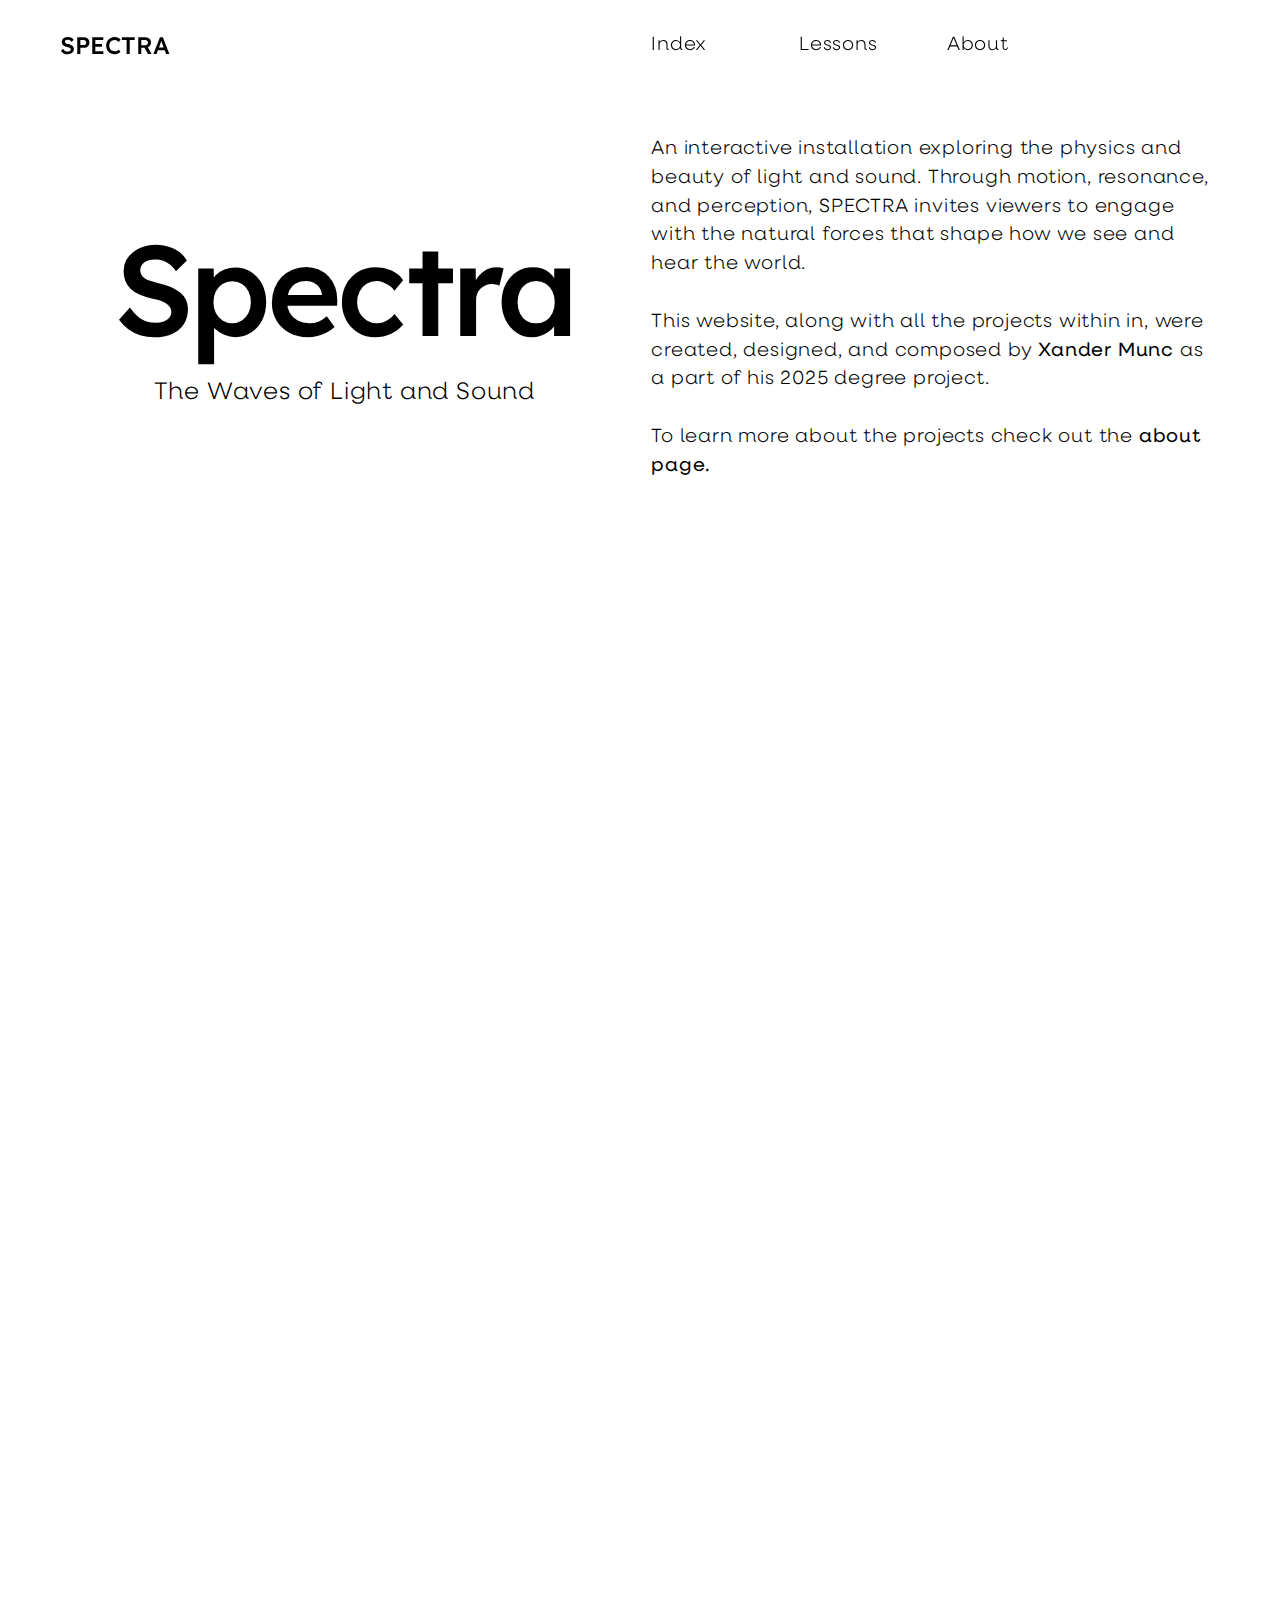
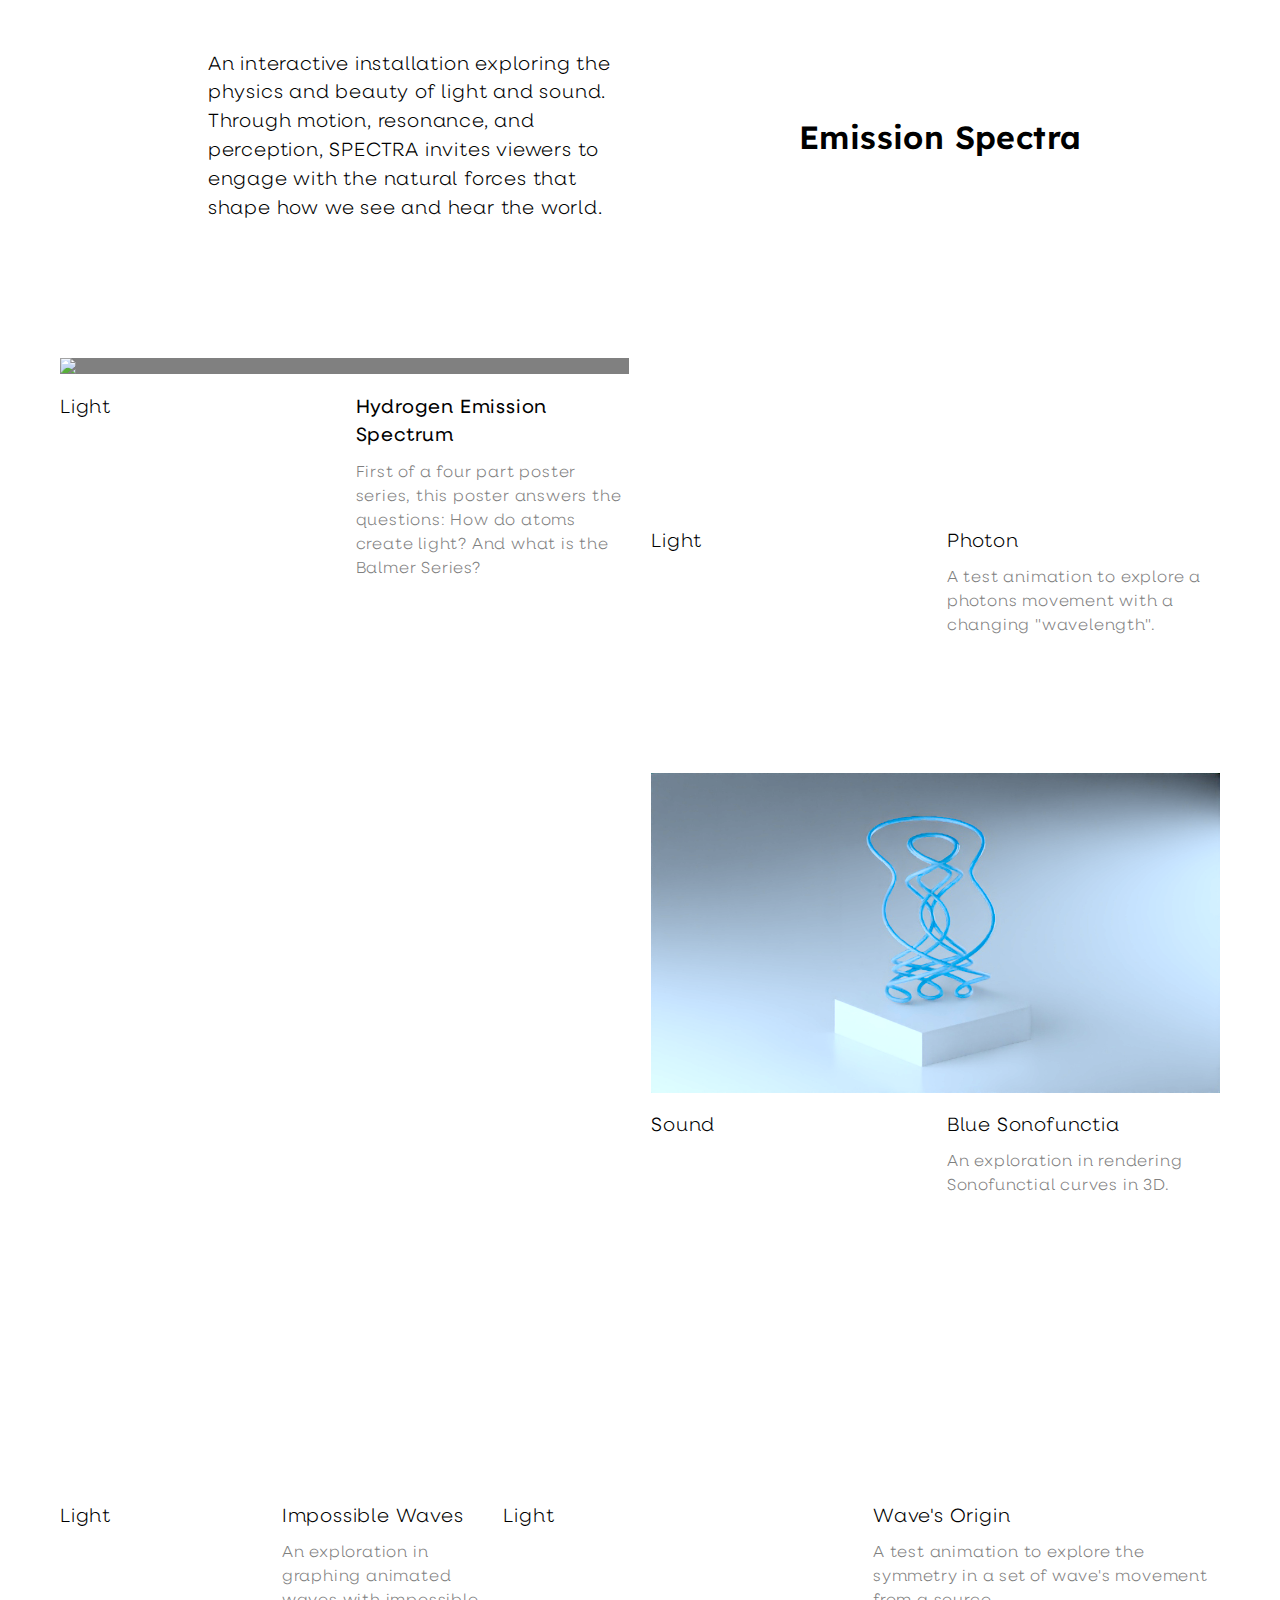
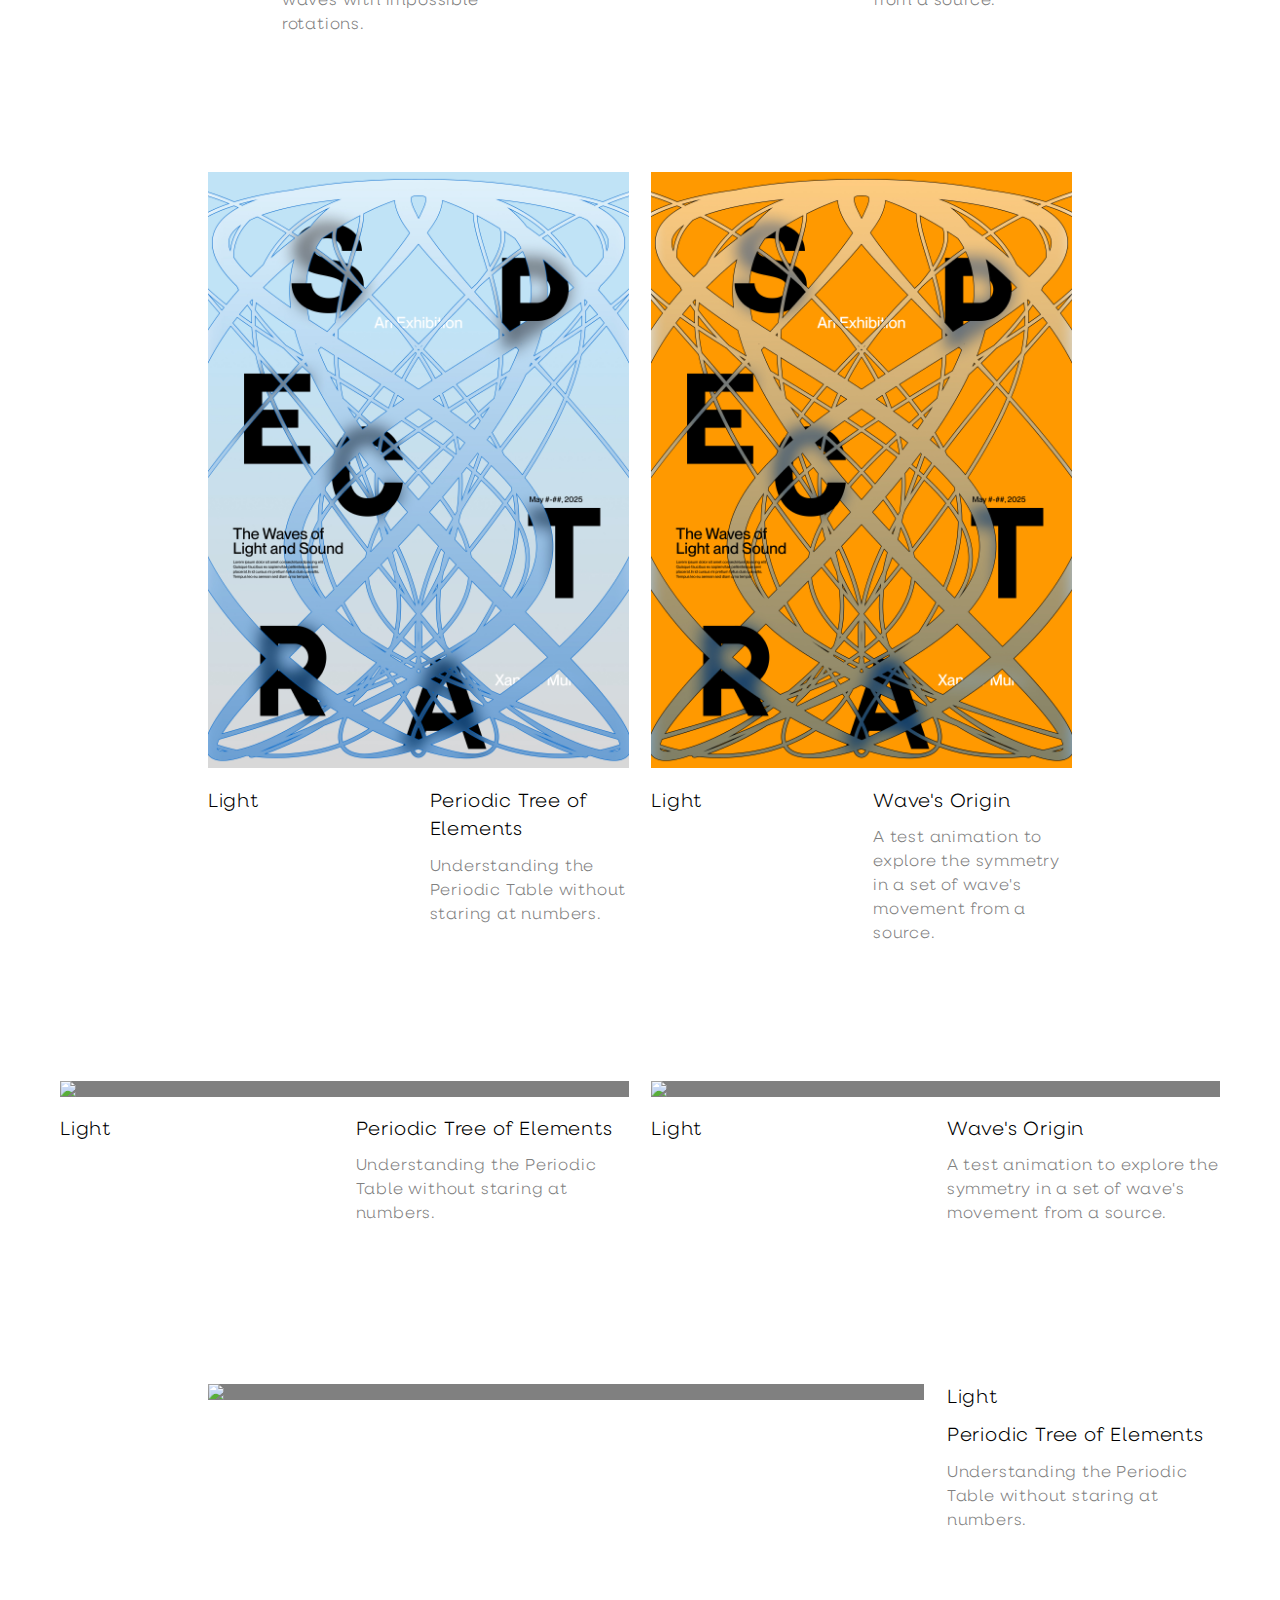
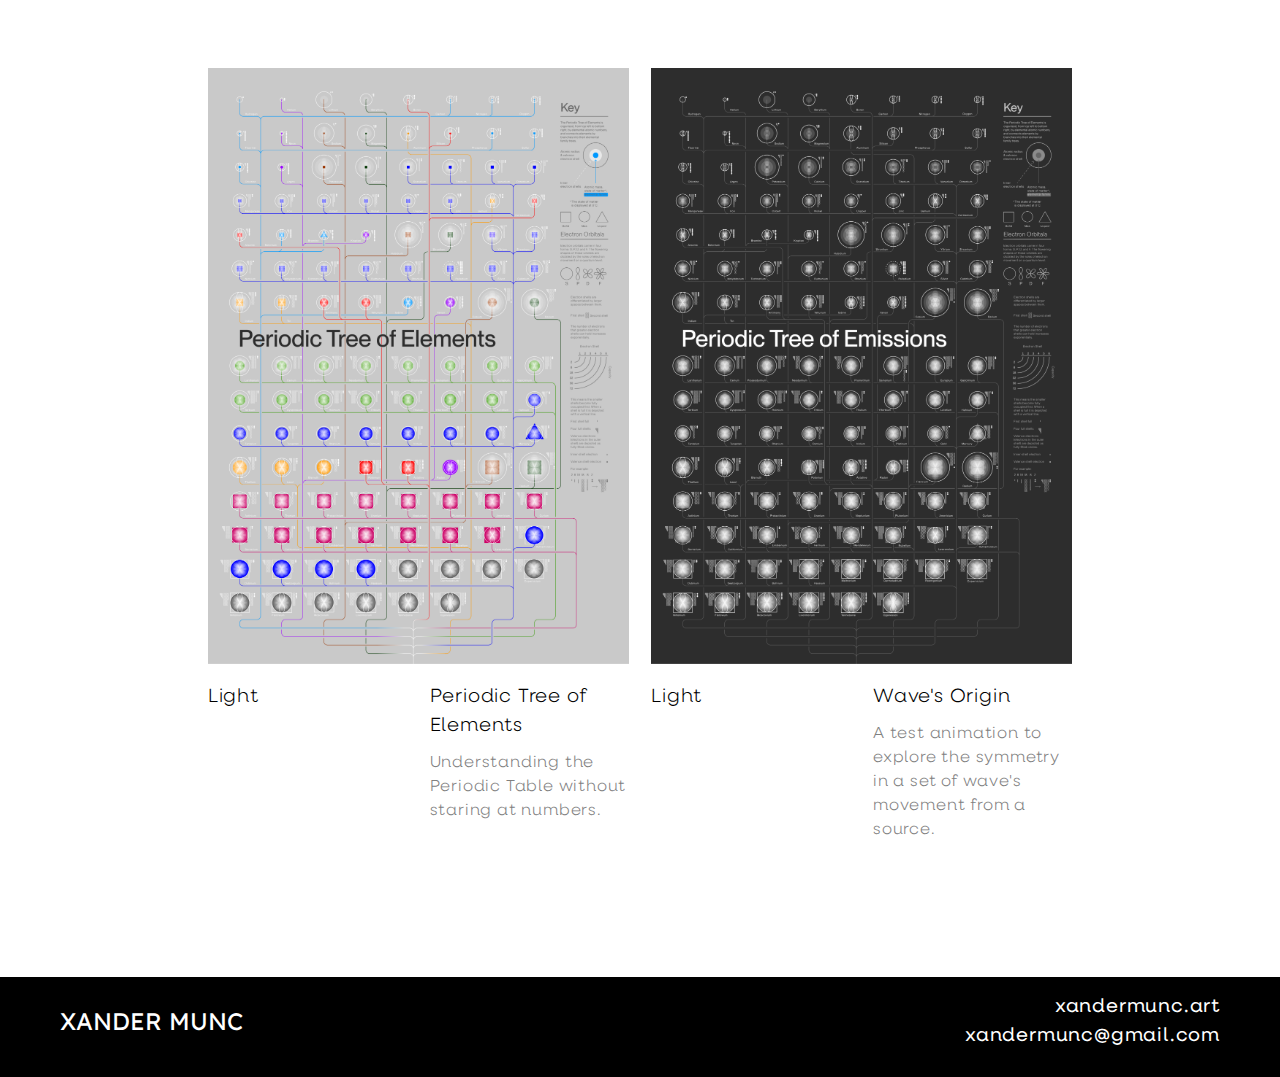
==== commit 3f7b0e3e: "In-prog update" ====
--- a/index.html
+++ b/index.html
@@ -9,6 +9,9 @@
     <link rel="icon" type="image/svg+xml" href="favicon/favicon.svg">
     <link rel="icon" href="favicon/favicon.ico" sizes="any">
     <link rel="stylesheet" href="css/styles.css">
+    <script src="js/script.js"></script>
+    <script src="js/menu-icon.js"></script>
+    <script src="js/search-icon.js"></script>
 </head>
 
 <body class="padding-top">
@@ -84,11 +87,6 @@
                 </div>
                 <div class="menu-text-parent large-text-margin-bottom">
                     <div class="hover-parent">
-                        <a href="hes.html" class="no-style menu-text">Book Covers</a>
-                    </div>
-                </div>
-                <div class="menu-text-parent large-text-margin-bottom">
-                    <div class="hover-parent">
                         <a href="hes.html" class="no-style menu-text">Music</a>
                     </div>
                 </div>
@@ -127,15 +125,18 @@
 
         <div class="grid padding">
             <div class="non-mobile grid-item span-1"></div>
+            <div class="grid-item span-3 centered-horizontally mobile-only">
+                <h2>Emission Spectra</h2>
+            </div> 
             <div class="grid-item span-3">
                 <p>An interactive installation exploring the physics
                     and beauty of light and sound. Through motion, resonance, and perception, SPECTRA invites viewers to
                     engage with the natural forces that shape how we see and hear the world.</p>
             </div>
             <div class="non-mobile grid-item span-1"></div>
-            <div class="grid-item span-3 centered-horizontally">
+            <div class="grid-item span-3 centered-horizontally non-mobile">
                 <h2>Emission Spectra</h2>
-            </div>
+            </div> 
         </div>
     </section>
 
@@ -347,10 +348,6 @@
             <a class="light">xandermunc@gmail.com</a>
         </div>
     </footer>
-
-    <script src="js/script.js"></script>
-    <script src="js/menu-icon.js"></script>
-    <script src="js/search-icon.js"></script>
     <!-- <script src="chladni.js"></script> -->
 </body>
 
--- a/css/styles.css
+++ b/css/styles.css
@@ -7,9 +7,25 @@
     --grey: #808080;
     --black: #000;
     --white: #fff;
+    --deep-red: #900;
+    --deep-blue: #009;
+    --blue-two: #03c;
+    --red: #f00;
     --blue: #09f;
+    --light-blue: #7cf;
+    --orange: #f90;
+    --green: #090;
+    --pink: #f9f;
+    --cyan: #099;
+    --purple: #90f;
+    /* 90f / 60f */
+    --light-green: #9f0;
+    --light-purple: #99f;
     --border-width: 1px;
     --ease-time: 0.2s;
+    --one-third: calc(100vw / 3);
+    --two-thirds: calc(100vw / 3 * 2);
+    --half-header-height: calc(var(--header-height) / 2);
 }
 
 @font-face {
@@ -129,6 +145,12 @@
     font-weight: 300;
 }
 
+.neulis-medium {
+    font-family: 'Neulis', sans-serif !important;
+    font-weight: 500;
+    letter-spacing: 0.05rem;
+}
+
 h2 {
     font-size: 2rem;
     letter-spacing: 0.025rem;
@@ -176,6 +198,10 @@
 
 p.grey {
     color: var(--grey);
+}
+
+.white {
+    color: var(--white);
 }
 
 p.light {
@@ -296,6 +322,18 @@
     grid-column: span 5;
 }
 
+.span-6 {
+    grid-column: span 6;
+}
+
+.span-7 {
+    grid-column: span 7;
+}
+
+.span-8 {
+    grid-column: span 8;
+}
+
 img {
     width: 100% !important;
     height: auto;
@@ -331,21 +369,42 @@
     margin-bottom: calc(var(--header-height) / 2 * 3);
 }
 
-.padding-top {
-    padding-top: var(--header-height);
+.bottom-border {
+    border-bottom: var(--black) solid var(--border-width);
+}
+
+.top-border {
+    border-top: var(--black) solid var(--border-width);
+}
+
+.large-margin-bottom {
+    margin-bottom: var(--header-height) !important;
+}
+
+.border-padding {
+    padding: var(--header-height);
 }
 
 .text-margin-bottom {
     margin-bottom: calc(var(--paragraph-text-size) / 2);
 }
 
+.double-text-margin-bottom {
+    margin-bottom: var(--paragraph-text-size);
+}
+
+.padding-bottom {
+    padding-bottom: var(--paragraph-text-size);
+}
+
 .large-text-margin-bottom {
     margin-bottom: calc(var(--paragraph-text-size) / 2 * 3);
 }
 
 .centered {
-    justify-content: center;
-    align-items: center;
+    display: flex;
+    justify-content: center !important;
+    align-items: center !important;
 }
 
 .centered-horizontally {
@@ -403,7 +462,7 @@
 
 #search-bar.visible {
     opacity: 1;
-    /* transform: translateY(0); */
+    transform: translateY(0);
     pointer-events: auto;
     transition: all 0.4s ease;
 }
@@ -455,6 +514,7 @@
 #search-results.active {
     text-align: left;
     overflow-x: auto;
+    overflow-y: hidden;
     white-space: nowrap;
     flex-wrap: nowrap;
     scrollbar-width: none;
@@ -511,13 +571,13 @@
     z-index: 1000;
     opacity: 0;
     pointer-events: none;
-    transition: opacity 0.4s ease, transform 0.4s ease; 
+    transition: opacity 0.4s ease, transform 0.4s ease;
 }
 
 #menu-container.visible {
     opacity: 1;
     pointer-events: auto;
-    transition: opacity 0.4s ease, transform 0.4s ease; 
+    transition: opacity 0.4s ease, transform 0.4s ease;
 }
 
 .menu-grid {
@@ -532,7 +592,7 @@
     font-size: 3rem !important;
     display: inline-block;
     transform: translateX(-120px);
-    opacity: 0; 
+    opacity: 0;
     transition: transform 0.4s ease, opacity 0.4s ease;
 }
 
@@ -544,31 +604,38 @@
 #menu-container.visible .menu-text-parent:nth-child(1) .menu-text {
     transition-delay: 0.05s;
 }
+
 #menu-container.visible .menu-text-parent:nth-child(2) .menu-text {
     transition-delay: 0.1s;
 }
+
 #menu-container.visible .menu-text-parent:nth-child(3) .menu-text {
     transition-delay: 0.15s;
 }
+
 #menu-container.visible .menu-text-parent:nth-child(4) .menu-text {
     transition-delay: 0.2s;
 }
+
 #menu-container.visible .menu-text-parent:nth-child(5) .menu-text {
     transition-delay: 0.25s;
 }
+
 #menu-container.visible .menu-text-parent:nth-child(6) .menu-text {
     transition-delay: 0.3s;
 }
+
 #menu-container.visible .menu-text-parent:nth-child(7) .menu-text {
     transition-delay: 0.35s;
 }
+
 #menu-container.visible .menu-text-parent:nth-child(8) .menu-text {
     transition-delay: 0.4s;
 }
 
 #menu-container:not(.visible) .menu-text {
-    transform: translateX(-120px); 
-    opacity: 0; 
+    transform: translateX(-120px);
+    opacity: 0;
     transition-delay: 0s;
 }
 
@@ -576,10 +643,20 @@
     color: #09f;
     transform: translateX(20px) !important;
     transition: transform 0.3s ease, color 0.3s ease !important;
-    transition-delay: 0s !important; 
-}
-
-
+    transition-delay: 0s !important;
+}
+
+/* GRADIENTS */
+
+
+.gradient-five {
+    background: radial-gradient(circle at top, var(--blue) 0%, transparent 50%),
+        linear-gradient(to top, var(--white), var(--light-blue), var(--blue));
+    /* background: radial-gradient(circle at top, var(--input-color) 0%, transparent 50%), */
+    /* linear-gradient(to top, var(--white), var(--light-blue), var(--input-color)); */
+    background-attachment: fixed;
+    border-bottom: var(--border-width) var(--black) solid;
+}
 
 
 /* SEARCH BACKGROUNDS */
@@ -635,6 +712,10 @@
     display: none;
 }
 
+.mobile-only {
+    display: none; 
+}
+
 @media screen and (max-width: 980px) {
     :root {
         --header-height: 70px;
@@ -725,4 +806,302 @@
     .menu-text {
         font-size: 3rem !important;
     }
+
+    .mobile-only {
+        display: block;
+    }
+}
+
+/* AFWV */
+
+span.inter {
+    font-family: inter;
+}
+
+/* body {
+    margin: 0;
+    padding: 0;
+    box-sizing: border-box;
+    background-color: #f0f0f0;
+} */
+
+canvas {
+    width: 800px;
+    height: 300px;
+    z-index: 2;
+}
+
+#color-rect {
+    position: absolute;
+    width: 800px;
+    height: 600px;
+    border-radius: 50%;
+    filter: blur(200px);
+    will-change: transform;
+    background-color: var(--input-color);
+    margin-bottom: var(--double-header-height);
+    z-index: -1;
+    transition: none !important;
+}
+
+/* #wavelength-display {
+    width: 430px;
+    font-size: 3em;
+    font-family: system-ui;
+    color: #fff;
+}
+
+.wavelength-display-text {
+    position: absolute;
+    font-size: 3em;
+    font-family: system-ui;
+} */
+
+.centered {
+    display: flex;
+    flex-direction: column;
+    justify-content: center;
+    align-items: center;
+}
+
+input[type="range"] {
+    appearance: none;
+    -webkit-appearance: none;
+    width: 170px;
+    background: white;
+    height: 4px;
+    border-radius: 2px;
+    cursor: pointer;
+    margin-top: var(--large-paragraph-font-size);
+    /* margin-left: 10px; */
+}
+
+input[type="range"]::-webkit-slider-thumb {
+    -webkit-appearance: none;
+    width: 20px;
+    height: 20px;
+    background: white;
+    border-radius: 50%;
+}
+
+/* input[type="range"]::-moz-range-thumb {
+    width: 15px;
+    height: 15px;
+    background: white;
+    border-radius: 50%;
+}
+
+input[type="range"]::-ms-thumb {
+    width: 15px;
+    height: 15px;
+    background: white;
+    border-radius: 50%;
+} */
+
+label {
+    font-family: Lexend;
+    font-size: 1rem !important;
+    /* width: var(--double-header-height); */
+    color: var(--white);
+}
+
+.wave-control-grid {
+    display: grid;
+    grid-template-columns: auto auto;
+    row-gap: 4px;
+    column-gap: var(--half-header-height);
+    /* margin-top: var(--header-height); */
+    margin-bottom: var(--header-height);
+    z-index: 2;
+    background-color: red;
+}
+
+.wave-control-grid-item {
+    width: 400px;
+}
+
+.anatomy-symbol-blur-rect {
+    width: 200px;
+    height: 200px;
+    background-color: var(--white);
+    filter: blur(100px);
+    position: absolute;
+    z-index: 0;
+}
+
+.inactive {
+    display: none;
+}
+
+@font-face {
+    font-family: 'inter-bold';
+    src: url('../fonts/Inter/static/Inter_18pt-Bold.ttf') format('truetype');
+}
+
+.double-title-text {
+    font-family: inter-bold;
+    font-size: 20rem
+}
+
+section.blue {
+    background-color: var(--blue);
+}
+
+
+.hoverable-item:hover {
+    background-color: var(--blue);
+}
+
+.hoverable-item-pink:hover {
+    background-color: var(--pink);
+}
+
+.hoverable-item-orange:hover {
+    background-color: var(--orange);
+}
+
+.hoverable-item-purple:hover {
+    background-color: var(--light-purple);
+}
+
+.hoverable-item-cyan:hover {
+    background-color: var(--cyan);
+}
+
+.hoverable-item-green:hover {
+    background-color: var(--green);
+}
+
+.hoverable-item-light-green:hover {
+    background-color: var(--light-green);
+}
+
+.hoverable-item-red:hover {
+    background-color: var(--red);
+}
+
+.hoverable-item-deep-blue:hover {
+    background-color: var(--deep-blue);
+}
+
+.four-column {
+    grid-template-columns: 1fr 1fr 1fr 1fr;
+    display: grid;
+    width: 100vw;
+}
+
+.AFVW-grid-item {
+    display: flex;
+    align-items: center;
+    justify-content: center;
+    height: var(--header-height);
+    border: var(--border-width) var(--black) solid;
+    border-left: none;
+    text-align: center;
+    line-height: var(--header-height);
+    gap: none !important;
+    /* font-size: 1em; */
+    /* font-weight: 100; */
+}
+
+.AFVW-grid-item:last-child {
+    border-right: none;
+}
+
+.hoverable-text-white:hover {
+    color: var(--white);
+}
+
+.hoverable-text-white.active {
+    color: var(--white);
+}
+
+.hoverable-item.active,
+.hoverable-item-deep-blue.active {
+    background-color: var(--blue);
+    border-bottom: none;
+}
+
+.hoverable-item,
+.hoverable-item-deep-blue {
+    background-color: var(--white);
+    border-bottom: none;
+}
+
+/* .hoverable-item:hover {
+    background-color: var(--blue);
+} */
+
+.hoverable-item:hover,
+.hoverable-item-deep-blue:hover {
+    background-color: var(--blue);
+}
+
+.hoverable-item:hover .hoverable-text-white,
+.hoverable-item-deep-blue:hover .hoverable-text-white {
+    color: var(--white) !important;
+}
+
+
+.hoverable-item-pink:hover {
+    background-color: var(--pink);
+}
+
+.hoverable-item-orange:hover {
+    background-color: var(--orange);
+}
+
+.hoverable-item-purple:hover {
+    background-color: var(--light-purple);
+}
+
+.hoverable-item-cyan:hover {
+    background-color: var(--cyan);
+}
+
+.hoverable-item-green:hover {
+    background-color: var(--green);
+}
+
+.hoverable-item-light-green:hover {
+    background-color: var(--light-green);
+}
+
+.hoverable-item-red:hover {
+    background-color: var(--red);
+}
+
+.hoverable-item-deep-blue:hover {
+    background-color: var(--deep-blue);
+}
+
+
+.one-third {
+    width: calc(var(--one-third) + 100px) !important;
+}
+
+.one-third-quarter-gap {
+    width: calc(var(--one-third) + 100px + (var(--header-height) / 3)) !important;
+}
+
+.one-third-true {
+    width: var(--one-third) !important;
+}
+
+.two-thirds {
+    width: var(--two-thirds) !important;
+}
+
+.row {
+    display: flex;
+    flex-direction: row !important;
+}
+
+.gap {
+    gap: var(--header-height) !important;
+}
+
+.absolute {
+    position: absolute;
+    z-index: 5;
 }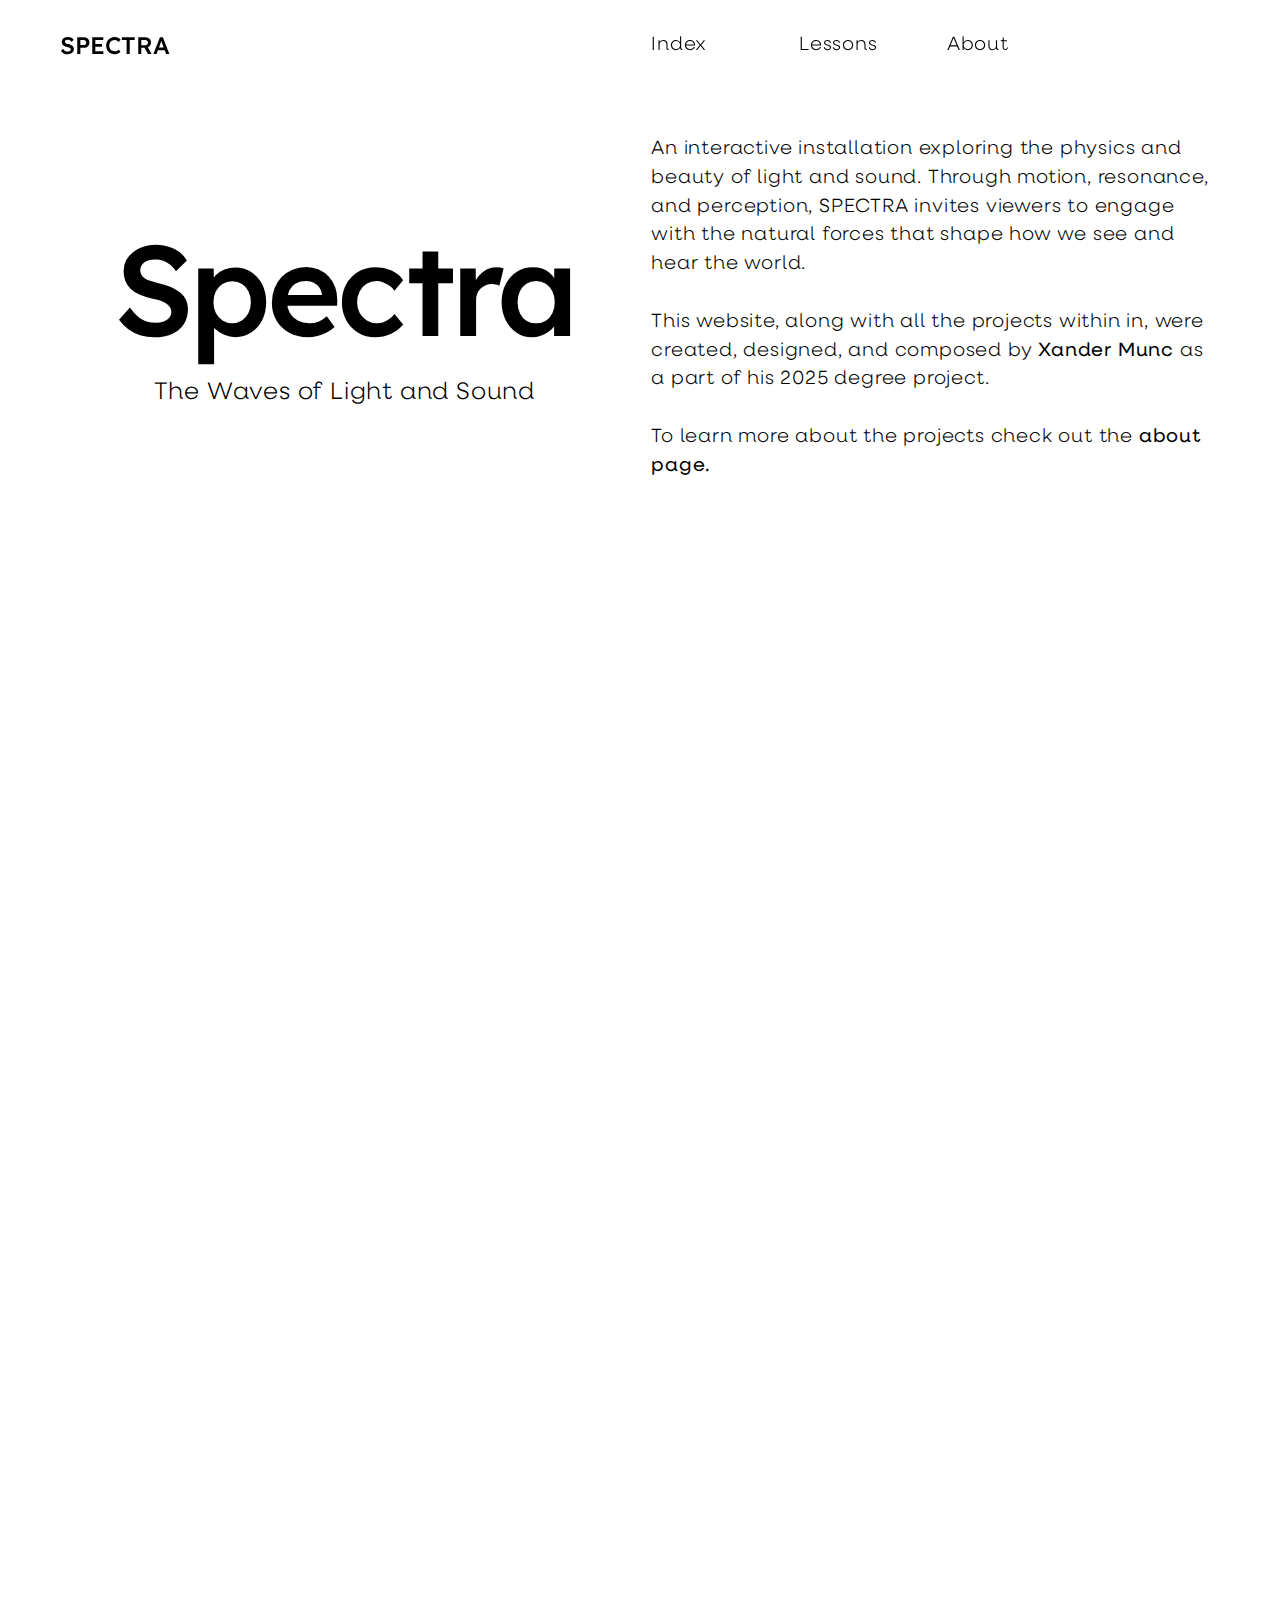
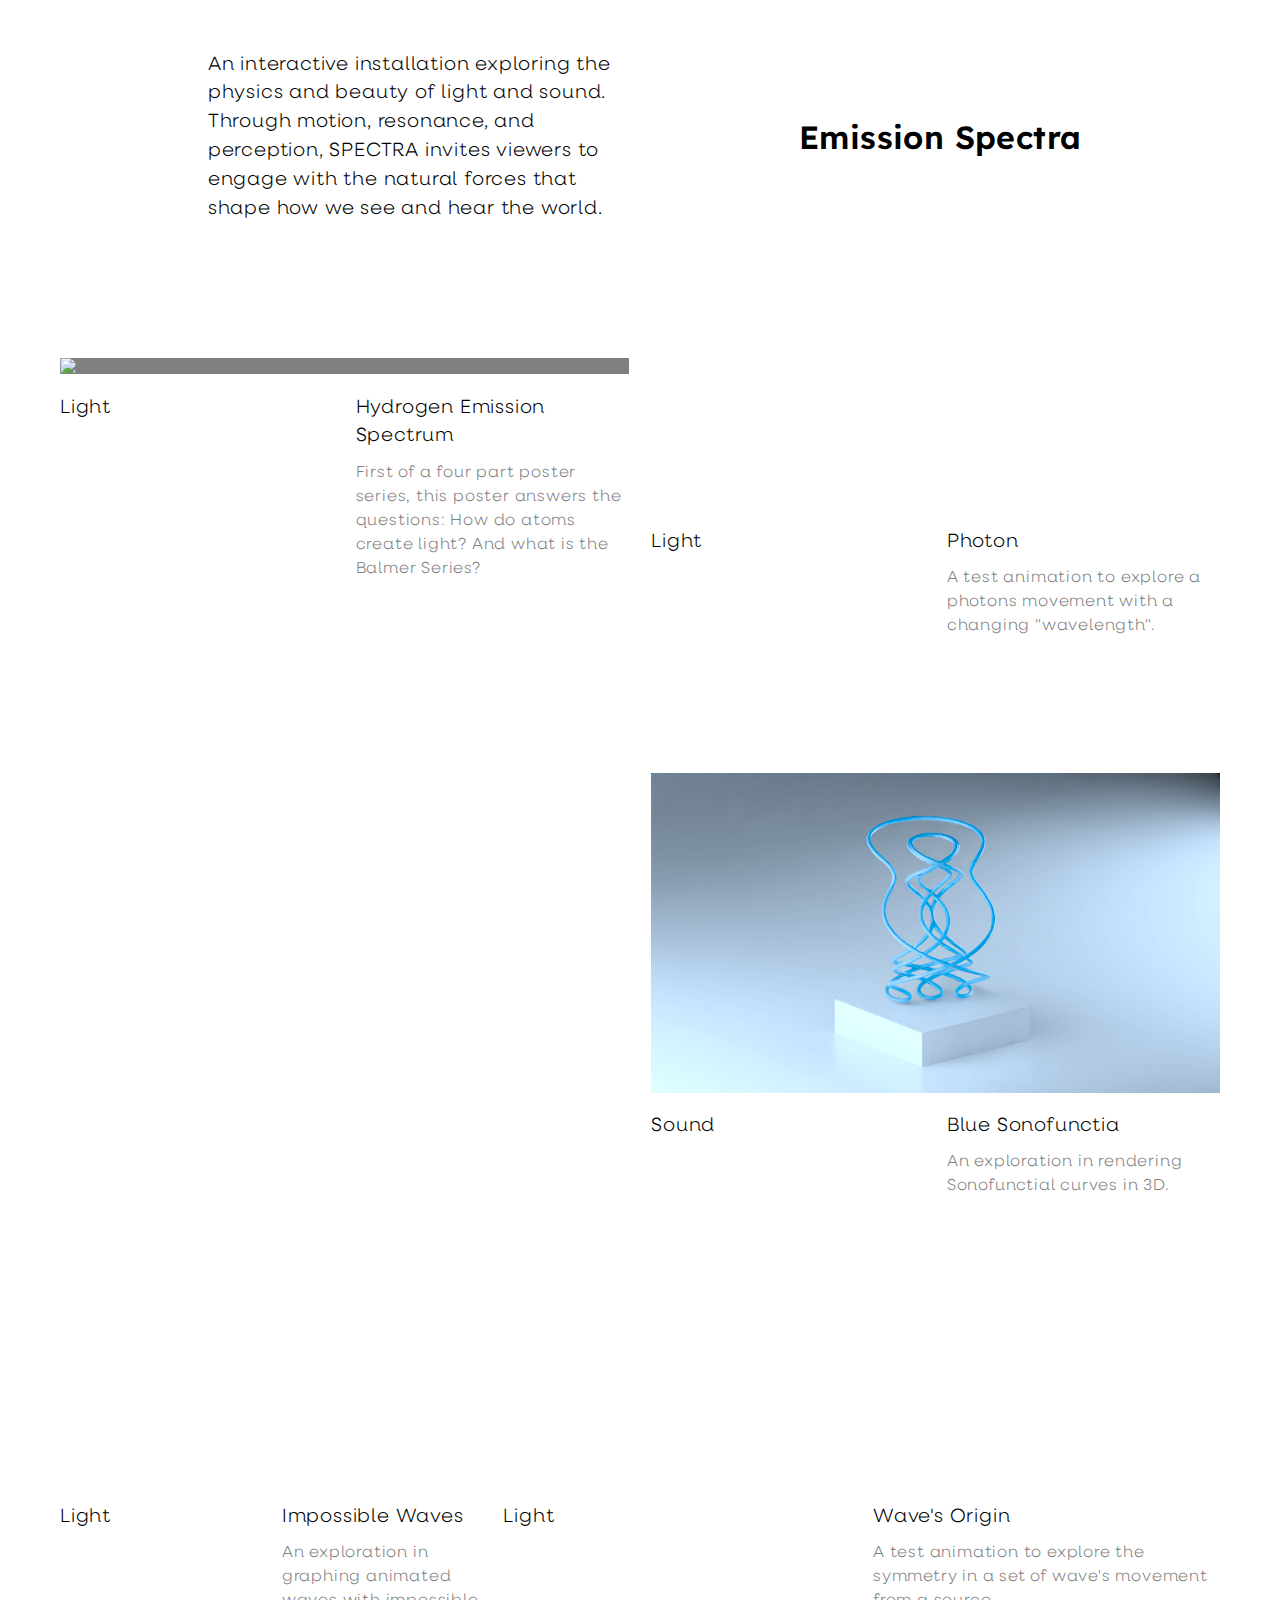
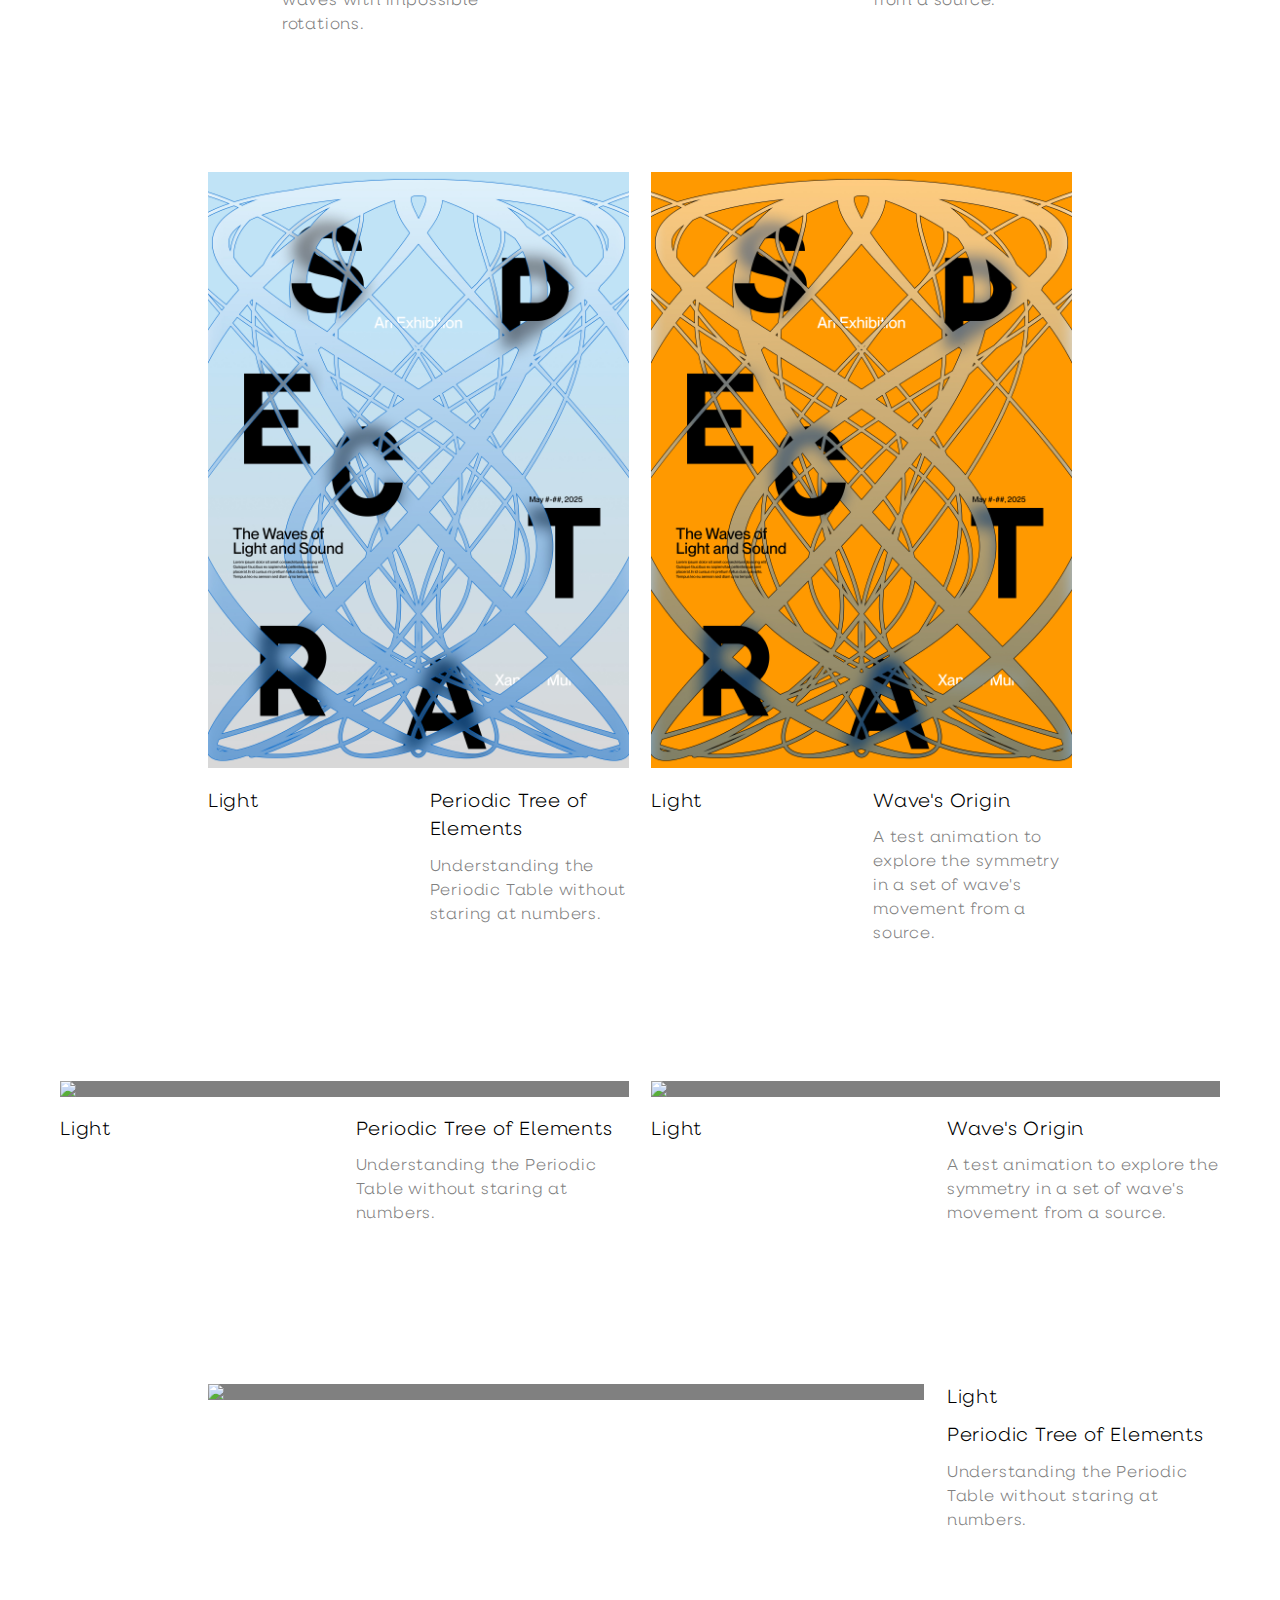
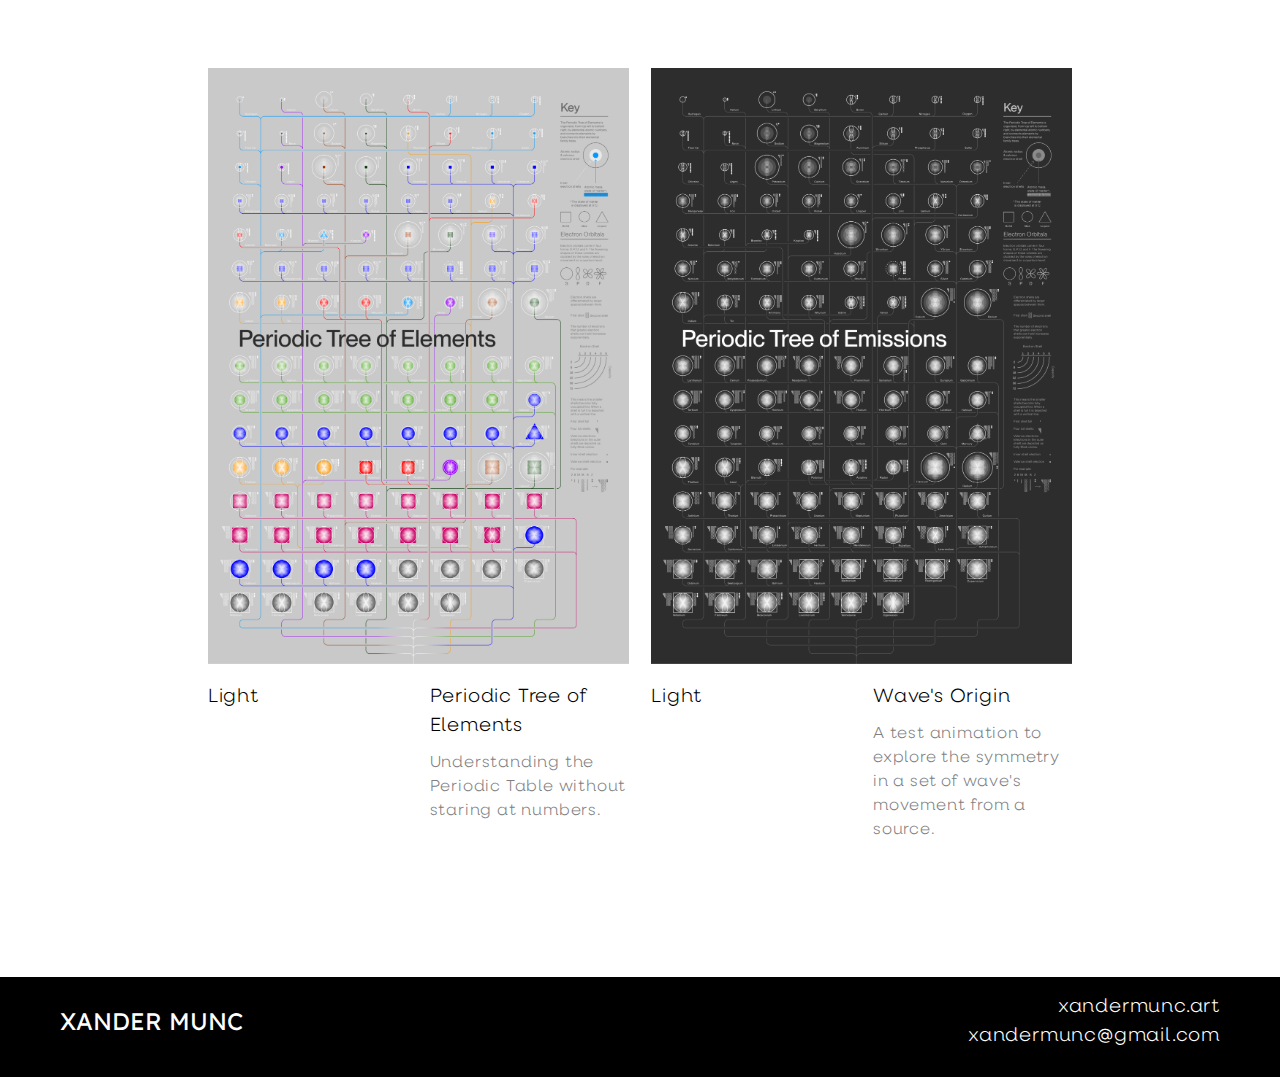
==== commit 70d36d3a: "Update Lessons link" ====
--- a/index.html
+++ b/index.html
@@ -22,9 +22,9 @@
         <div class="grid-item header-item non-menu-item non-mobile text-underline-parent">
             <p class="text-underline">Index</p>
         </div>
-        <div class="grid-item header-item non-menu-item non-mobile text-underline-parent">
+        <a href="introduction.html" class="grid-item header-item non-menu-item non-mobile text-underline-parent no-style">
             <p class="text-underline">Lessons</p>
-        </div>
+        </a>
         <div class="grid-item header-item non-menu-item non-mobile text-underline-parent">
             <p class="text-underline">About</p>
         </div>
@@ -111,8 +111,8 @@
                 <p>An interactive installation exploring the physics and beauty of light and sound. Through motion,
                     resonance, and perception, SPECTRA invites viewers to engage with the natural forces that shape how
                     we see and hear the world.<br><br> This website, along with all the projects within in, were
-                    created, designed, and composed by <a>Xander Munc</a> as a part of his 2025 degree
-                    project.<br><br>To learn more about the projects check out the <a>about page.</a>
+                    created, designed, and composed by <a class="bold">Xander Munc</a> as a part of his 2025 degree
+                    project.<br><br>To learn more about the projects check out the <a class="bold">about page.</a>
                 </p>
             </div>
         </div>
--- a/css/styles.css
+++ b/css/styles.css
@@ -185,8 +185,12 @@
 
 a {
     font-family: 'Neulis', sans-serif;
+    font-weight: 300;
+    cursor: pointer;
+}
+
+a.bold {
     font-weight: 400;
-    cursor: pointer;
 }
 
 p.header-icon {
@@ -271,7 +275,7 @@
 a.no-style {
     text-decoration: none;
     color: inherit;
-    font-family: inherit;
+    font-family: inherit !important;
     font-size: inherit;
     letter-spacing: inherit;
 }
@@ -713,7 +717,7 @@
 }
 
 .mobile-only {
-    display: none; 
+    display: none;
 }
 
 @media screen and (max-width: 980px) {
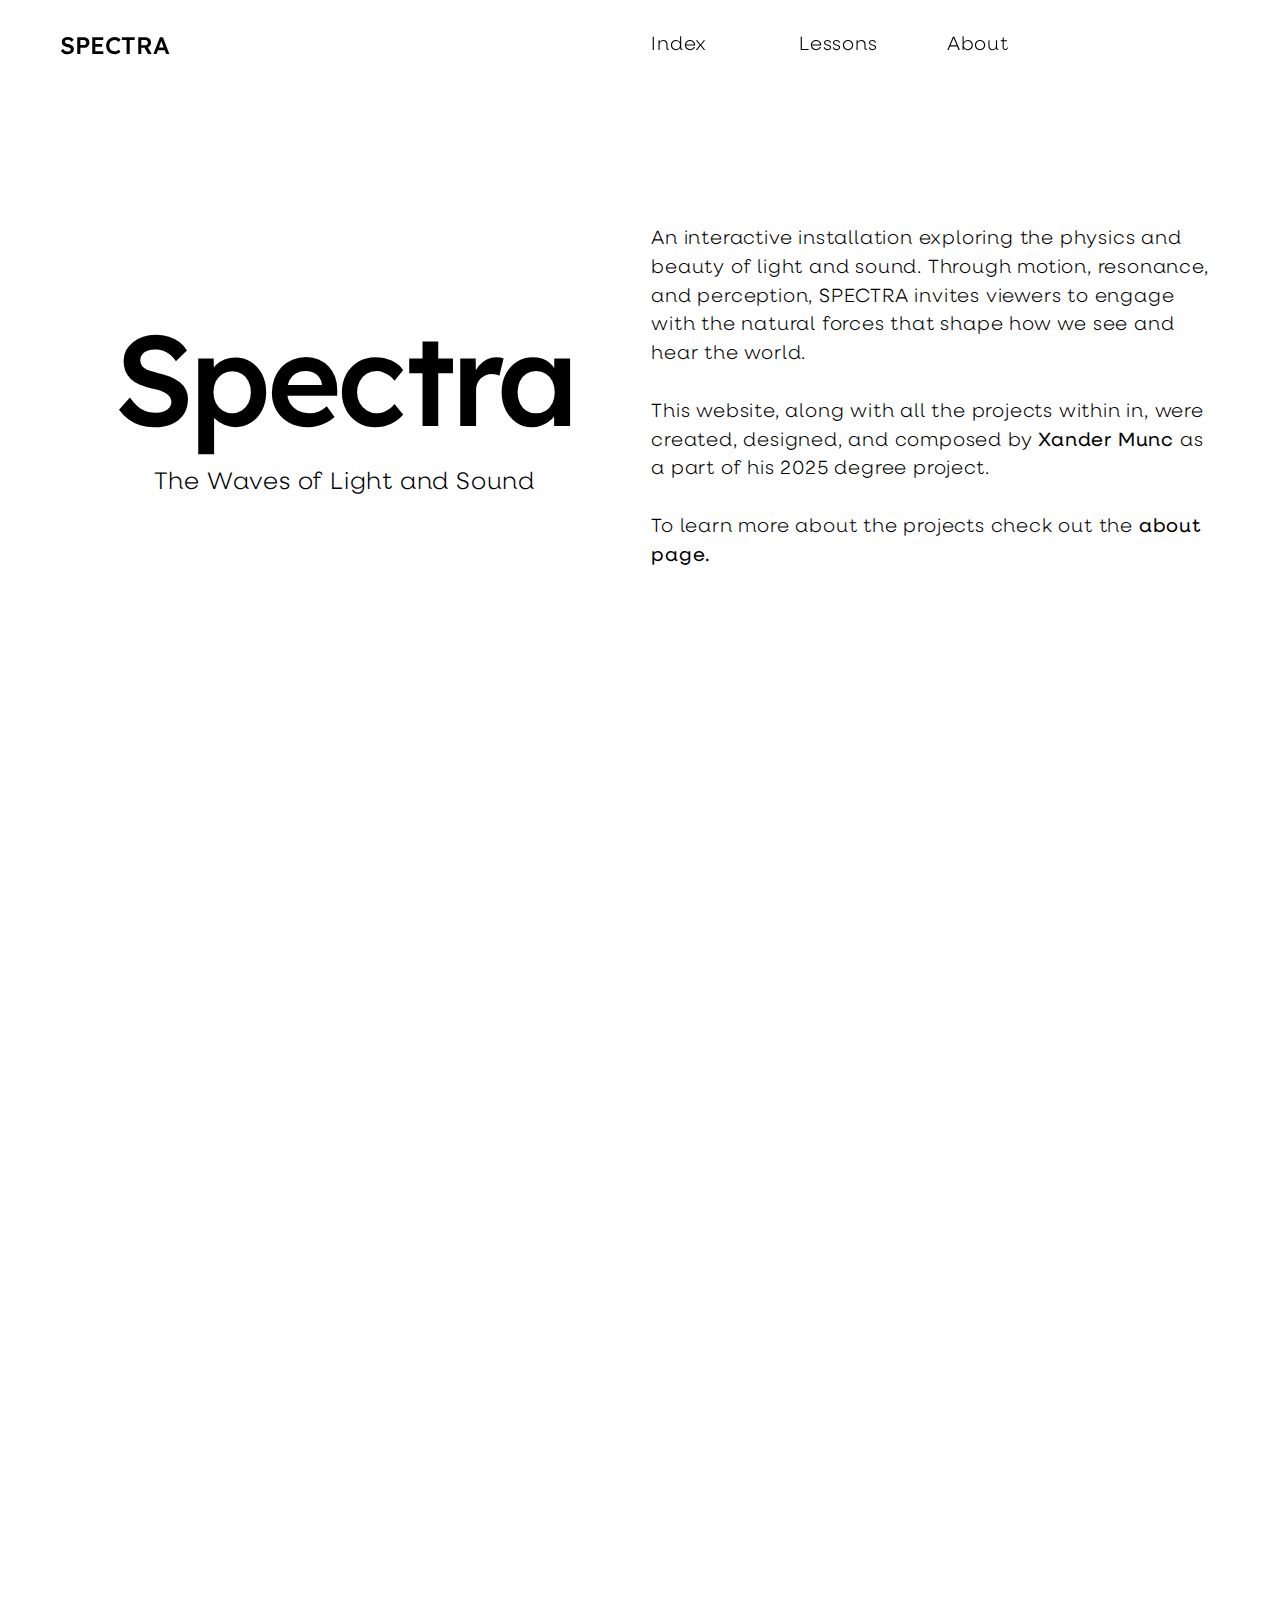
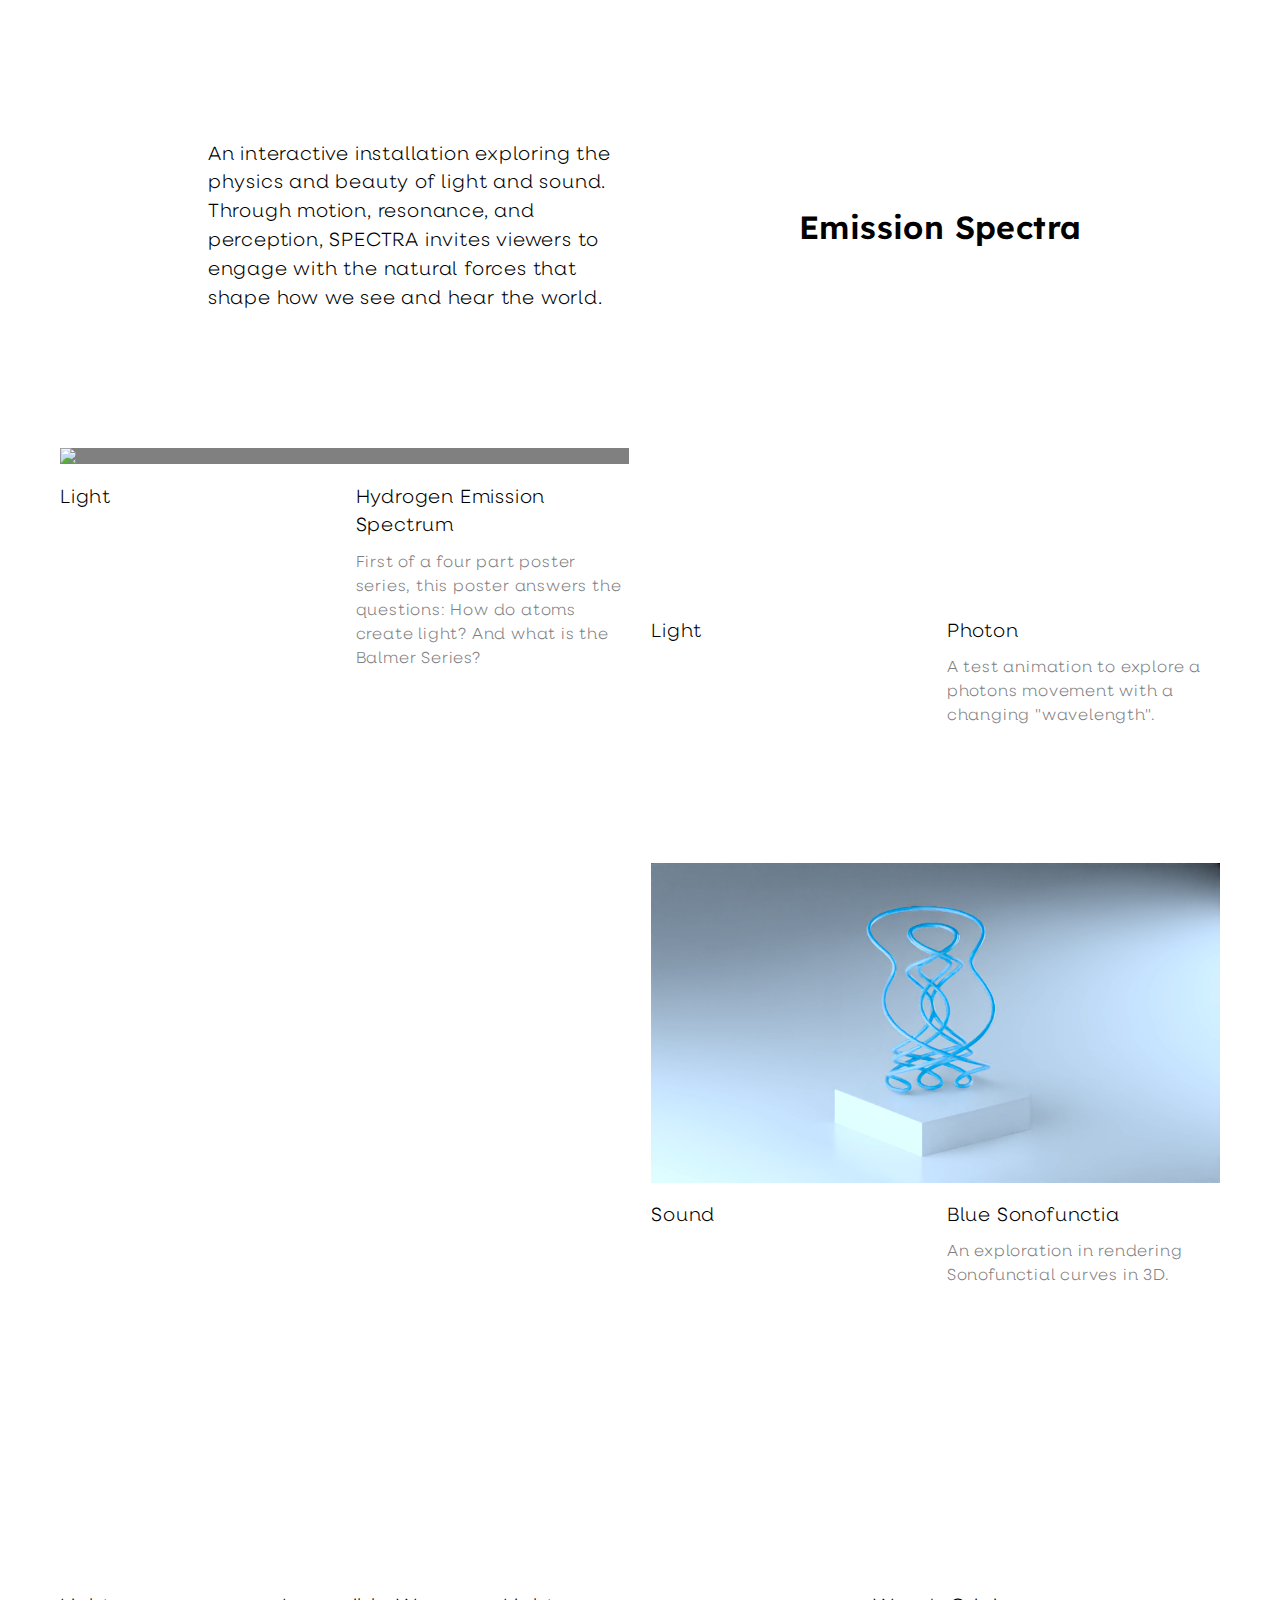
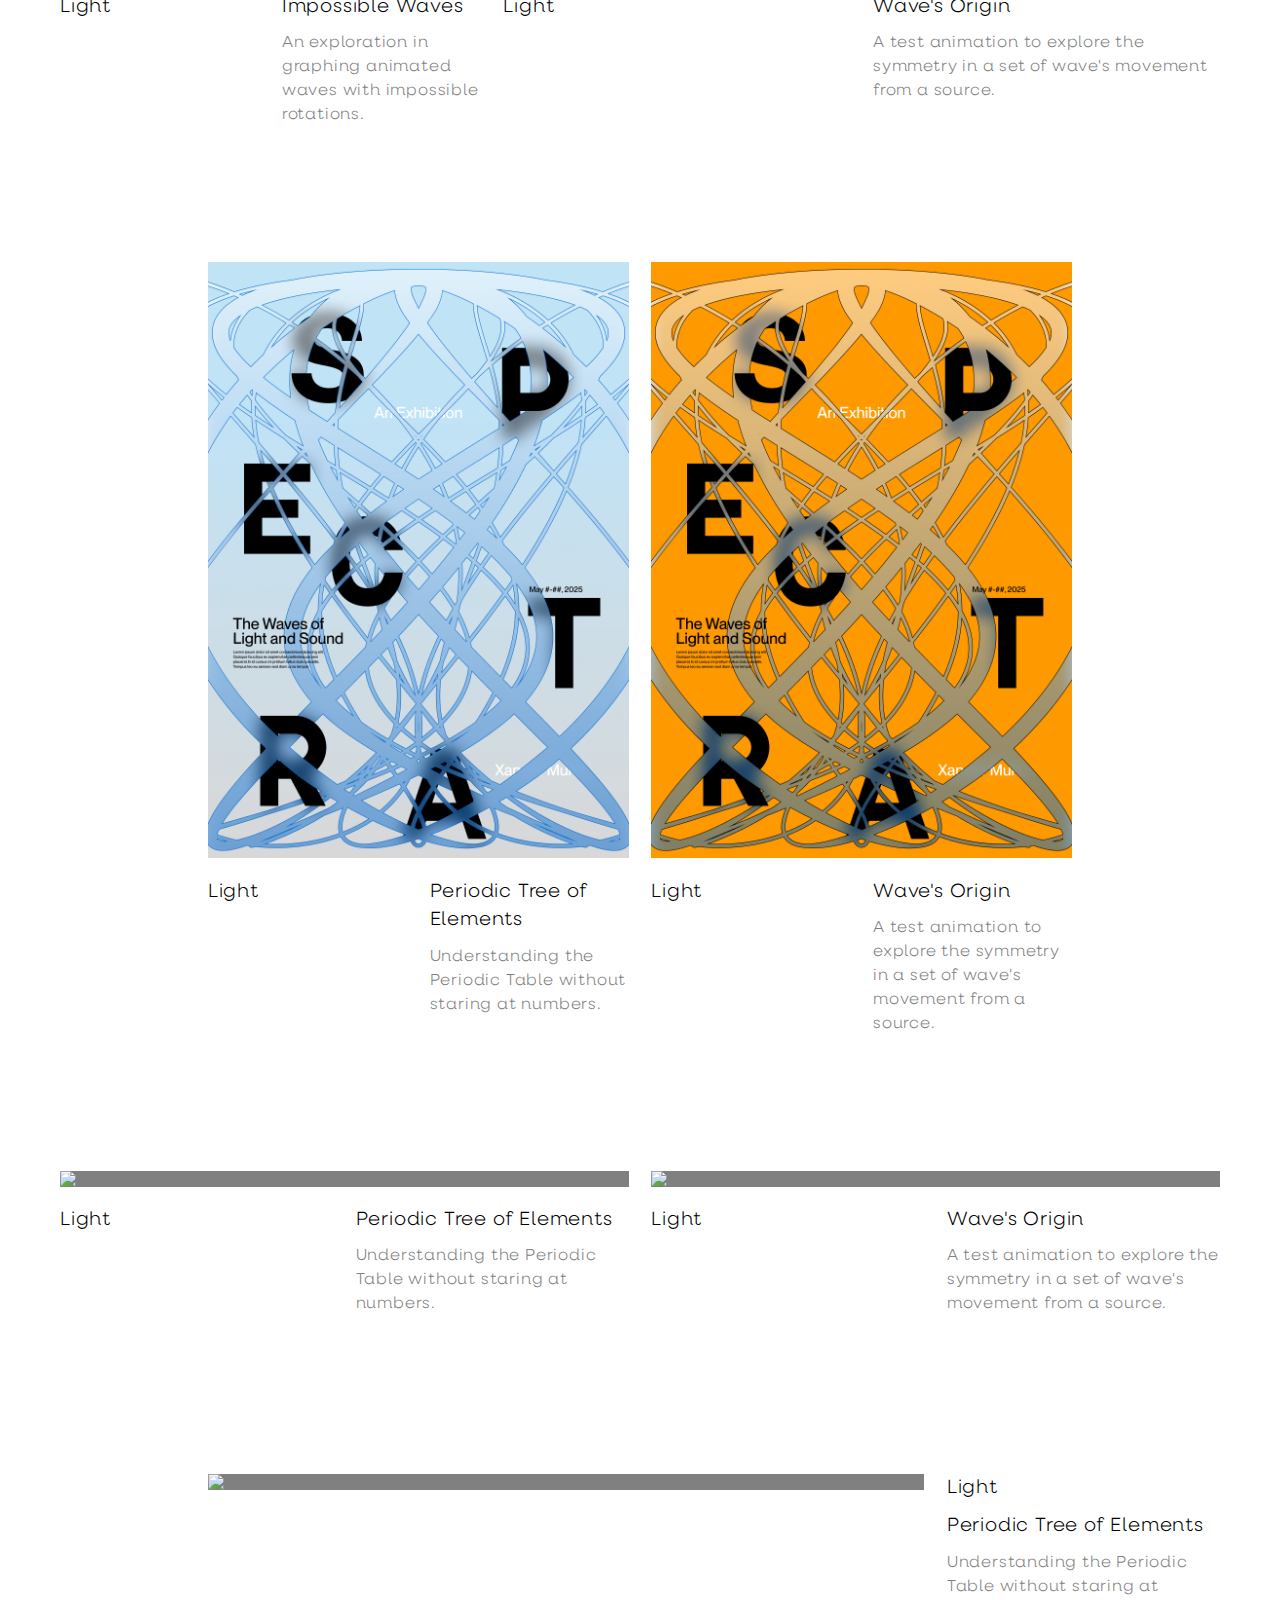
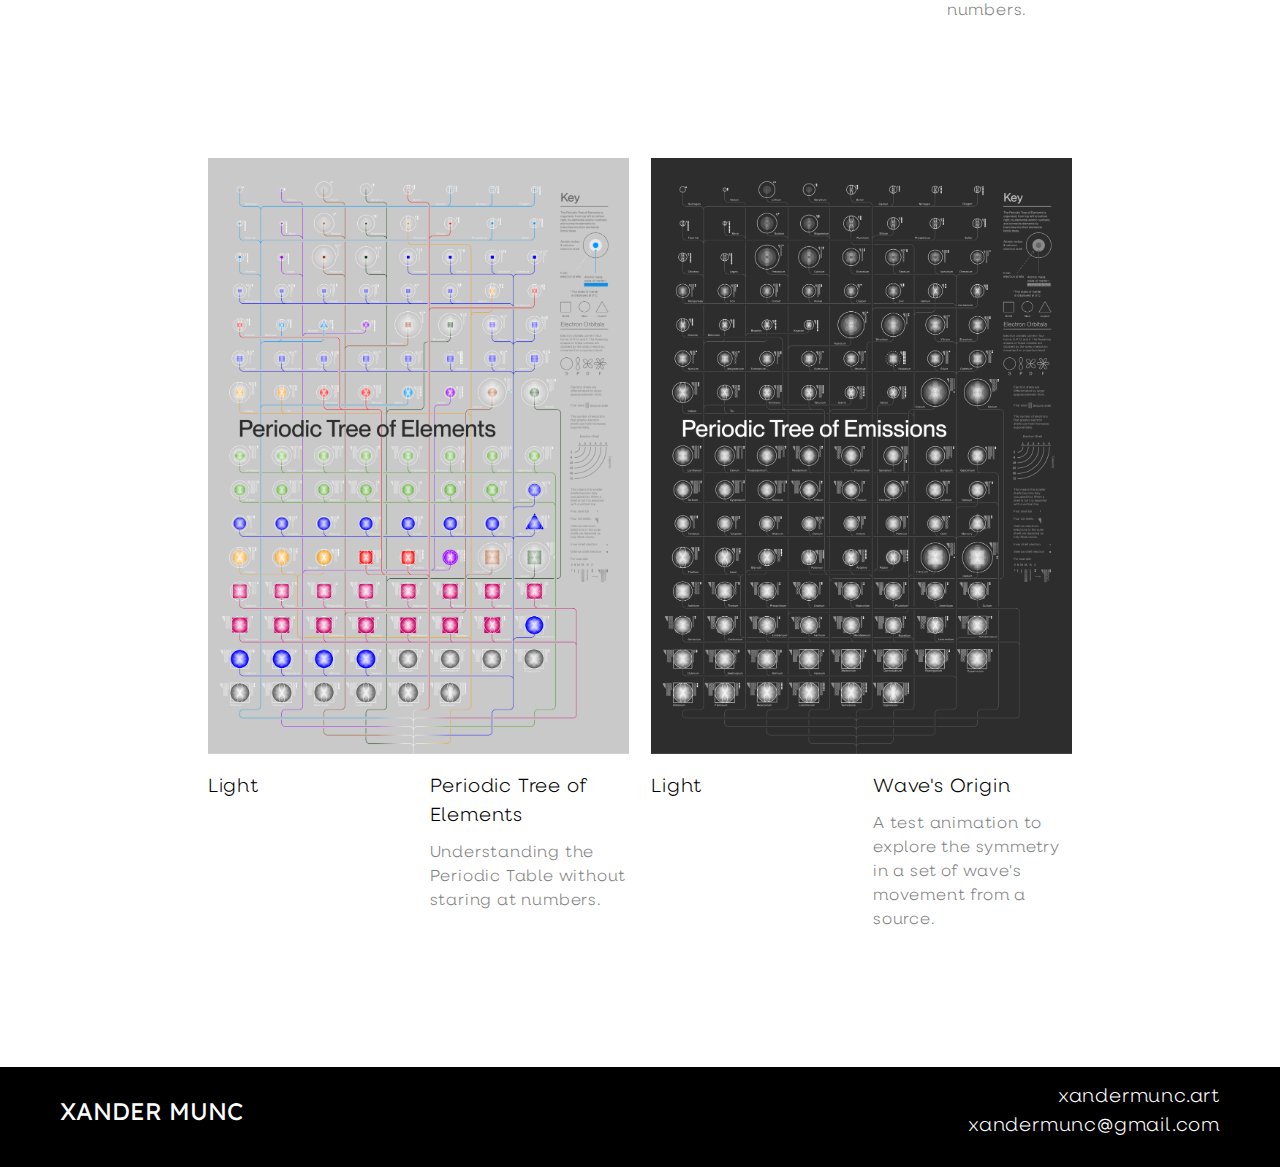
==== commit dea9df25: "Update lessons" ====
--- a/index.html
+++ b/index.html
@@ -17,12 +17,13 @@
 <body class="padding-top">
     <header id="header" class="header-grid padding">
         <div id="logo" class="grid-item header-item span-4 text-underline-parent">
-            <p class="header-icon"><a class="no-style" href="http://xandermunc.art/Our_Place_in_Waves">SPECTRA</a></p>
+            <p class="header-icon"><a class="no-style" href="index.html">SPECTRA</a></p>
         </div>
         <div class="grid-item header-item non-menu-item non-mobile text-underline-parent">
-            <p class="text-underline">Index</p>
-        </div>
-        <a href="introduction.html" class="grid-item header-item non-menu-item non-mobile text-underline-parent no-style">
+            <p class="text-underline"><a class="no-style" href="index.html">Index</a></p>
+        </div>
+        <a href="lessons.html"
+            class="grid-item header-item non-menu-item non-mobile text-underline-parent no-style">
             <p class="text-underline">Lessons</p>
         </a>
         <div class="grid-item header-item non-menu-item non-mobile text-underline-parent">
@@ -127,7 +128,7 @@
             <div class="non-mobile grid-item span-1"></div>
             <div class="grid-item span-3 centered-horizontally mobile-only">
                 <h2>Emission Spectra</h2>
-            </div> 
+            </div>
             <div class="grid-item span-3">
                 <p>An interactive installation exploring the physics
                     and beauty of light and sound. Through motion, resonance, and perception, SPECTRA invites viewers to
@@ -136,7 +137,7 @@
             <div class="non-mobile grid-item span-1"></div>
             <div class="grid-item span-3 centered-horizontally non-mobile">
                 <h2>Emission Spectra</h2>
-            </div> 
+            </div>
         </div>
     </section>
 
@@ -151,7 +152,8 @@
                         <div>
                             <p class="text-margin-bottom"><a href="hes.html">Hydrogen Emission Spectrum</a></p>
                         </div>
-                        <p class="grey caption">First of a four part poster series, this poster answers the questions: How do
+                        <p class="grey caption">First of a four part poster series, this poster answers the questions:
+                            How do
                             atoms create light? And what is the Balmer Series?</p>
                     </div>
                     <div class="mobile-spacer"></div>
@@ -169,7 +171,8 @@
                         <div class="text-underline-parent">
                             <p class="text-underline text-margin-bottom">Photon</p>
                         </div>
-                        <p class="grey margin-bottom caption">A test animation to explore a photons movement with a changing
+                        <p class="grey margin-bottom caption">A test animation to explore a photons movement with a
+                            changing
                             "wavelength".</p>
                     </div>
                 </div>
@@ -218,7 +221,8 @@
                         <div class="text-underline-parent">
                             <p class="text-underline text-margin-bottom">Wave's Origin</p>
                         </div>
-                        <p class="grey caption">A test animation to explore the symmetry in a set of wave's movement from a
+                        <p class="grey caption">A test animation to explore the symmetry in a set of wave's movement
+                            from a
                             source.</p>
                     </div>
                 </div>
@@ -250,7 +254,8 @@
                         <div class="text-underline-parent">
                             <p class="text-underline text-margin-bottom">Wave's Origin</p>
                         </div>
-                        <p class="grey caption">A test animation to explore the symmetry in a set of wave's movement from a
+                        <p class="grey caption">A test animation to explore the symmetry in a set of wave's movement
+                            from a
                             source.</p>
                     </div>
                 </div>
@@ -282,7 +287,8 @@
                         <div class="text-underline-parent">
                             <p class="text-underline text-margin-bottom">Wave's Origin</p>
                         </div>
-                        <p class="grey caption">A test animation to explore the symmetry in a set of wave's movement from a
+                        <p class="grey caption">A test animation to explore the symmetry in a set of wave's movement
+                            from a
                             source.</p>
                     </div>
                 </div>
@@ -330,7 +336,8 @@
                         <div class="text-underline-parent">
                             <p class="text-underline text-margin-bottom">Wave's Origin</p>
                         </div>
-                        <p class="grey caption">A test animation to explore the symmetry in a set of wave's movement from a
+                        <p class="grey caption">A test animation to explore the symmetry in a set of wave's movement
+                            from a
                             source.</p>
                     </div>
                 </div>
--- a/css/styles.css
+++ b/css/styles.css
@@ -214,8 +214,8 @@
 }
 
 .padding {
-    padding-left: var(--padding);
-    padding-right: var(--padding);
+    padding-left: var(--padding) !important;
+    padding-right: var(--padding) !important;
 }
 
 .grid,
@@ -240,6 +240,11 @@
 }
 
 .text-underline-parent p {
+    position: relative;
+    display: inline-block;
+}
+
+.text-underline-parent h1 {
     position: relative;
     display: inline-block;
 }
@@ -365,6 +370,14 @@
     display: block;
 }
 
+.half-large-video {
+    margin-top: var(--header-height);
+    overflow: hidden;
+    width: 100vw !important;
+    height: calc(50vh - var(--header-height)) !important;
+    object-fit: cover;
+}
+
 .margin-top {
     margin-top: calc(var(--header-height) / 2 * 3);
 }
@@ -387,6 +400,21 @@
 
 .border-padding {
     padding: var(--header-height);
+}
+
+.border-padding-left-right {
+    padding-left: var(--header-height);
+    padding-right: var(--header-height);
+}
+
+.border-padding-no-bottom {
+    padding-left: var(--header-height);
+    padding-right: var(--header-height);
+    padding-top: var(--header-height);
+}
+
+.padding-top {
+    padding-top: var(--header-height);
 }
 
 .text-margin-bottom {
@@ -761,6 +789,12 @@
         letter-spacing: -0.1rem;
     }
 
+    .lesson-header {
+        font-size: 3rem !important;
+        letter-spacing: -0.1rem;
+        color: red;
+    }
+
     .large-video {
         height: auto !important;
     }
@@ -821,13 +855,6 @@
 span.inter {
     font-family: inter;
 }
-
-/* body {
-    margin: 0;
-    padding: 0;
-    box-sizing: border-box;
-    background-color: #f0f0f0;
-} */
 
 canvas {
     width: 800px;
@@ -848,19 +875,6 @@
     transition: none !important;
 }
 
-/* #wavelength-display {
-    width: 430px;
-    font-size: 3em;
-    font-family: system-ui;
-    color: #fff;
-}
-
-.wavelength-display-text {
-    position: absolute;
-    font-size: 3em;
-    font-family: system-ui;
-} */
-
 .centered {
     display: flex;
     flex-direction: column;
@@ -877,7 +891,6 @@
     border-radius: 2px;
     cursor: pointer;
     margin-top: var(--large-paragraph-font-size);
-    /* margin-left: 10px; */
 }
 
 input[type="range"]::-webkit-slider-thumb {
@@ -888,24 +901,9 @@
     border-radius: 50%;
 }
 
-/* input[type="range"]::-moz-range-thumb {
-    width: 15px;
-    height: 15px;
-    background: white;
-    border-radius: 50%;
-}
-
-input[type="range"]::-ms-thumb {
-    width: 15px;
-    height: 15px;
-    background: white;
-    border-radius: 50%;
-} */
-
 label {
     font-family: Lexend;
     font-size: 1rem !important;
-    /* width: var(--double-header-height); */
     color: var(--white);
 }
 
@@ -914,14 +912,12 @@
     grid-template-columns: auto auto;
     row-gap: 4px;
     column-gap: var(--half-header-height);
-    /* margin-top: var(--header-height); */
     margin-bottom: var(--header-height);
     z-index: 2;
-    background-color: red;
 }
 
 .wave-control-grid-item {
-    width: 400px;
+    width: 200px;
 }
 
 .anatomy-symbol-blur-rect {
@@ -944,44 +940,15 @@
 
 .double-title-text {
     font-family: inter-bold;
-    font-size: 20rem
-}
-
-section.blue {
+    font-size: 20rem !important;
+}
+
+.blue {
     background-color: var(--blue);
 }
-
 
 .hoverable-item:hover {
     background-color: var(--blue);
-}
-
-.hoverable-item-pink:hover {
-    background-color: var(--pink);
-}
-
-.hoverable-item-orange:hover {
-    background-color: var(--orange);
-}
-
-.hoverable-item-purple:hover {
-    background-color: var(--light-purple);
-}
-
-.hoverable-item-cyan:hover {
-    background-color: var(--cyan);
-}
-
-.hoverable-item-green:hover {
-    background-color: var(--green);
-}
-
-.hoverable-item-light-green:hover {
-    background-color: var(--light-green);
-}
-
-.hoverable-item-red:hover {
-    background-color: var(--red);
 }
 
 .hoverable-item-deep-blue:hover {
@@ -1004,8 +971,6 @@
     text-align: center;
     line-height: var(--header-height);
     gap: none !important;
-    /* font-size: 1em; */
-    /* font-weight: 100; */
 }
 
 .AFVW-grid-item:last-child {
@@ -1029,12 +994,7 @@
 .hoverable-item,
 .hoverable-item-deep-blue {
     background-color: var(--white);
-    border-bottom: none;
-}
-
-/* .hoverable-item:hover {
-    background-color: var(--blue);
-} */
+}
 
 .hoverable-item:hover,
 .hoverable-item-deep-blue:hover {
@@ -1046,66 +1006,103 @@
     color: var(--white) !important;
 }
 
-
-.hoverable-item-pink:hover {
-    background-color: var(--pink);
-}
-
-.hoverable-item-orange:hover {
-    background-color: var(--orange);
-}
-
-.hoverable-item-purple:hover {
-    background-color: var(--light-purple);
-}
-
-.hoverable-item-cyan:hover {
-    background-color: var(--cyan);
-}
-
-.hoverable-item-green:hover {
-    background-color: var(--green);
-}
-
-.hoverable-item-light-green:hover {
-    background-color: var(--light-green);
-}
-
-.hoverable-item-red:hover {
-    background-color: var(--red);
-}
-
 .hoverable-item-deep-blue:hover {
     background-color: var(--deep-blue);
-}
-
-
-.one-third {
-    width: calc(var(--one-third) + 100px) !important;
-}
-
-.one-third-quarter-gap {
-    width: calc(var(--one-third) + 100px + (var(--header-height) / 3)) !important;
-}
-
-.one-third-true {
-    width: var(--one-third) !important;
-}
-
-.two-thirds {
-    width: var(--two-thirds) !important;
-}
-
-.row {
-    display: flex;
-    flex-direction: row !important;
-}
-
-.gap {
-    gap: var(--header-height) !important;
 }
 
 .absolute {
     position: absolute;
     z-index: 5;
-}+}
+
+/* LESSONS */
+
+.large-hoverable-text-underline-parent.example span::before {
+    content: "Lesson description and hook";
+}
+
+.large-hoverable-text-underline-parent.glossary span::before {
+    content: "Learn the basics of waves and their vocab";
+}
+
+.large-hoverable-text-underline-parent.atoms span::before {
+    content: "Play with atoms and their quantum structure";
+}
+
+.large-hoverable-text-underline-parent.circles span::before {
+    content: "Discover the connections between everything with circles";
+}
+
+.large-hoverable-text-underline-parent span::after {
+    content: "";
+    position: absolute;
+    left: 0;
+    bottom: -1.8rem;
+    width: 100%;
+    height: 2px;
+    background-color: var(--blue);
+    transform: scaleX(0);
+    transition: transform 0.3s ease-in-out;
+}
+
+.large-hoverable-text-underline-parent:hover span {
+    color: var(--blue);
+}
+
+.large-hoverable-text-underline-parent.orange span::after {
+    background-color: var(--orange);
+}
+
+.large-hoverable-text-underline-parent.orange:hover span {
+    color: var(--orange);
+}
+
+.large-hoverable-text-underline-parent.pink span::after {
+    background-color: var(--pink);
+}
+
+.large-hoverable-text-underline-parent.pink:hover span {
+    color: var(--pink);
+}
+
+.large-hoverable-text-underline-parent:hover span::before {
+    opacity: 1;
+}
+
+.large-hoverable-text-underline-parent:hover span::after {
+    transform: scaleX(1);
+}
+
+.double-title-text {
+    font-family: inter-bold;
+    font-size: var(--double-title-font-size);
+}
+
+.left-justified-text {
+    text-align: left;
+}
+
+.large-hoverable-text-underline-parent {
+    display: inline-block;
+    cursor: pointer;
+}
+
+.large-hoverable-text-underline-parent span {
+    position: relative;
+    display: inline-block;
+}
+
+.large-hoverable-text-underline-parent span::before {
+    content: "";
+    position: absolute;
+    left: 0;
+    bottom: -3.6em;
+    font-size: 1.2rem !important;
+    font-family: Neulis;
+    font-weight: 300;
+    letter-spacing: 0.025rem;
+    white-space: nowrap;
+    text-align: left;
+    opacity: 0;
+    transition: opacity 0.3s ease-in-out;
+}
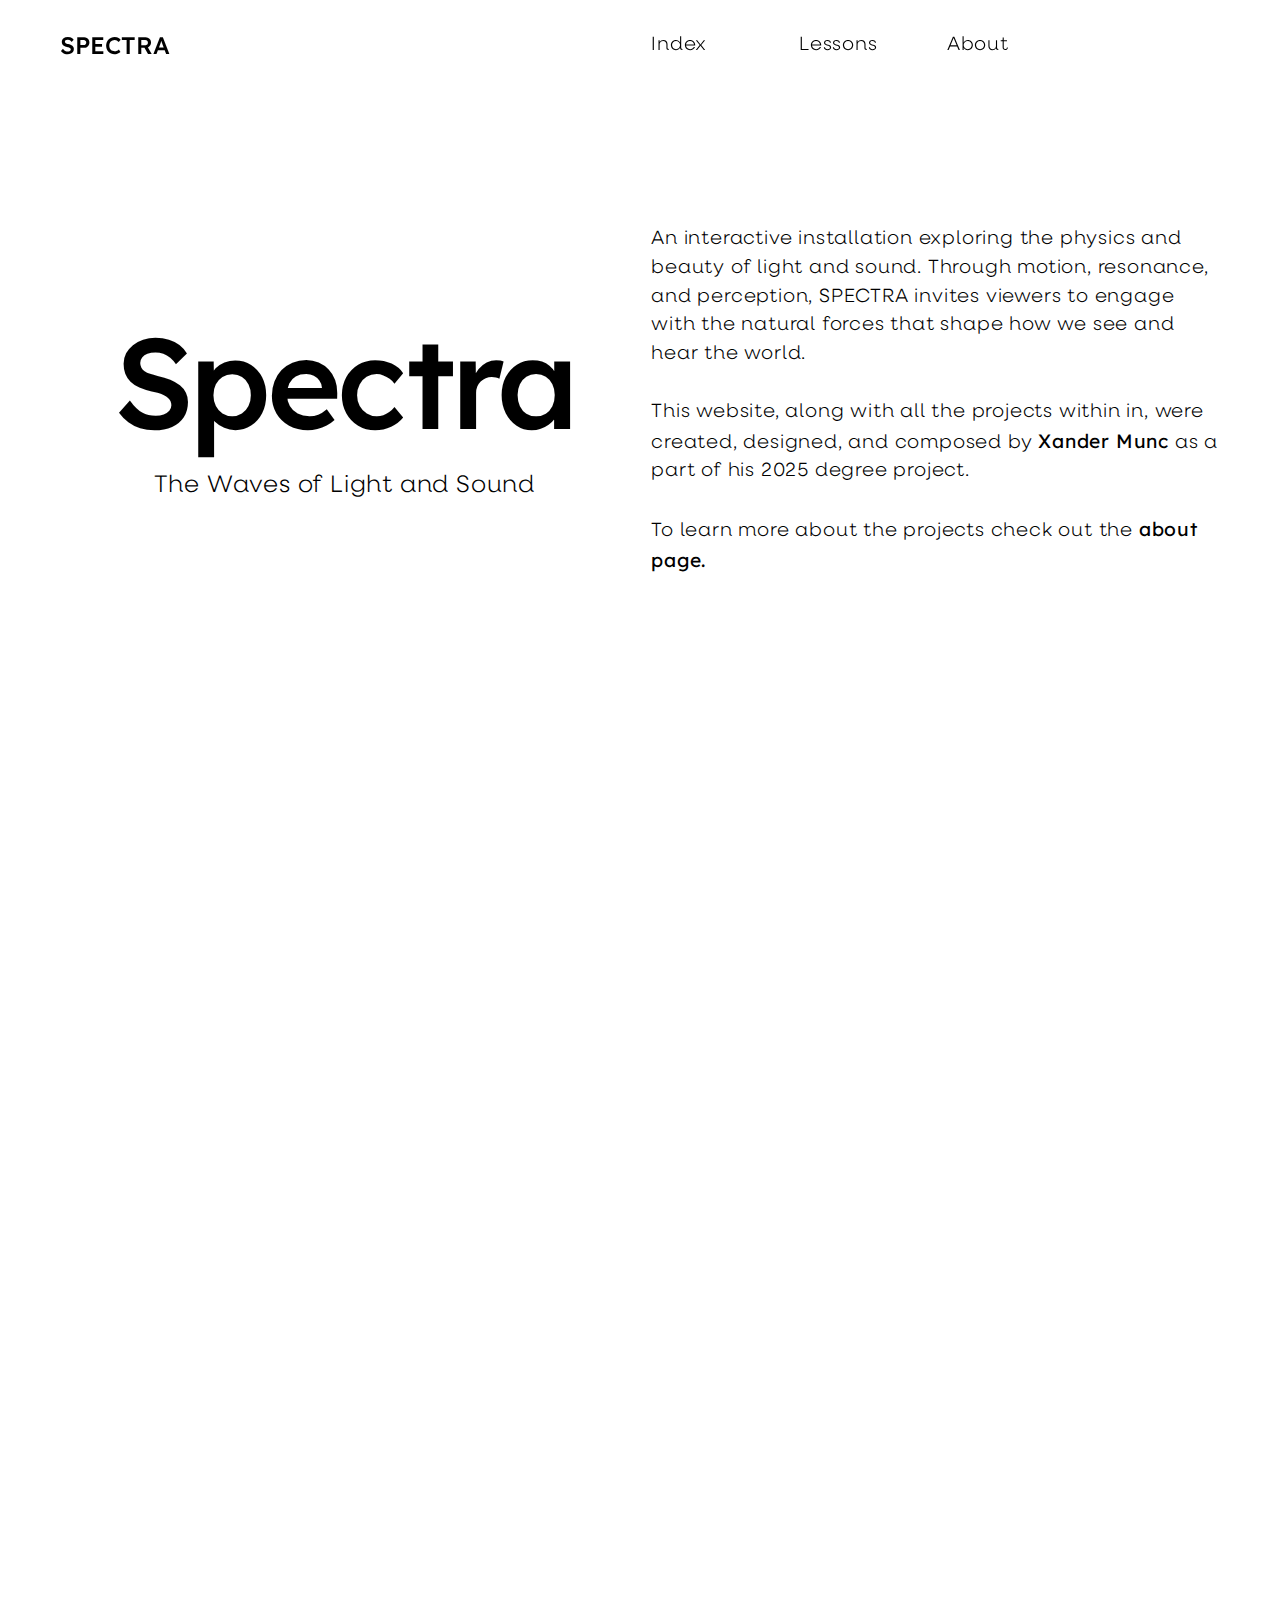
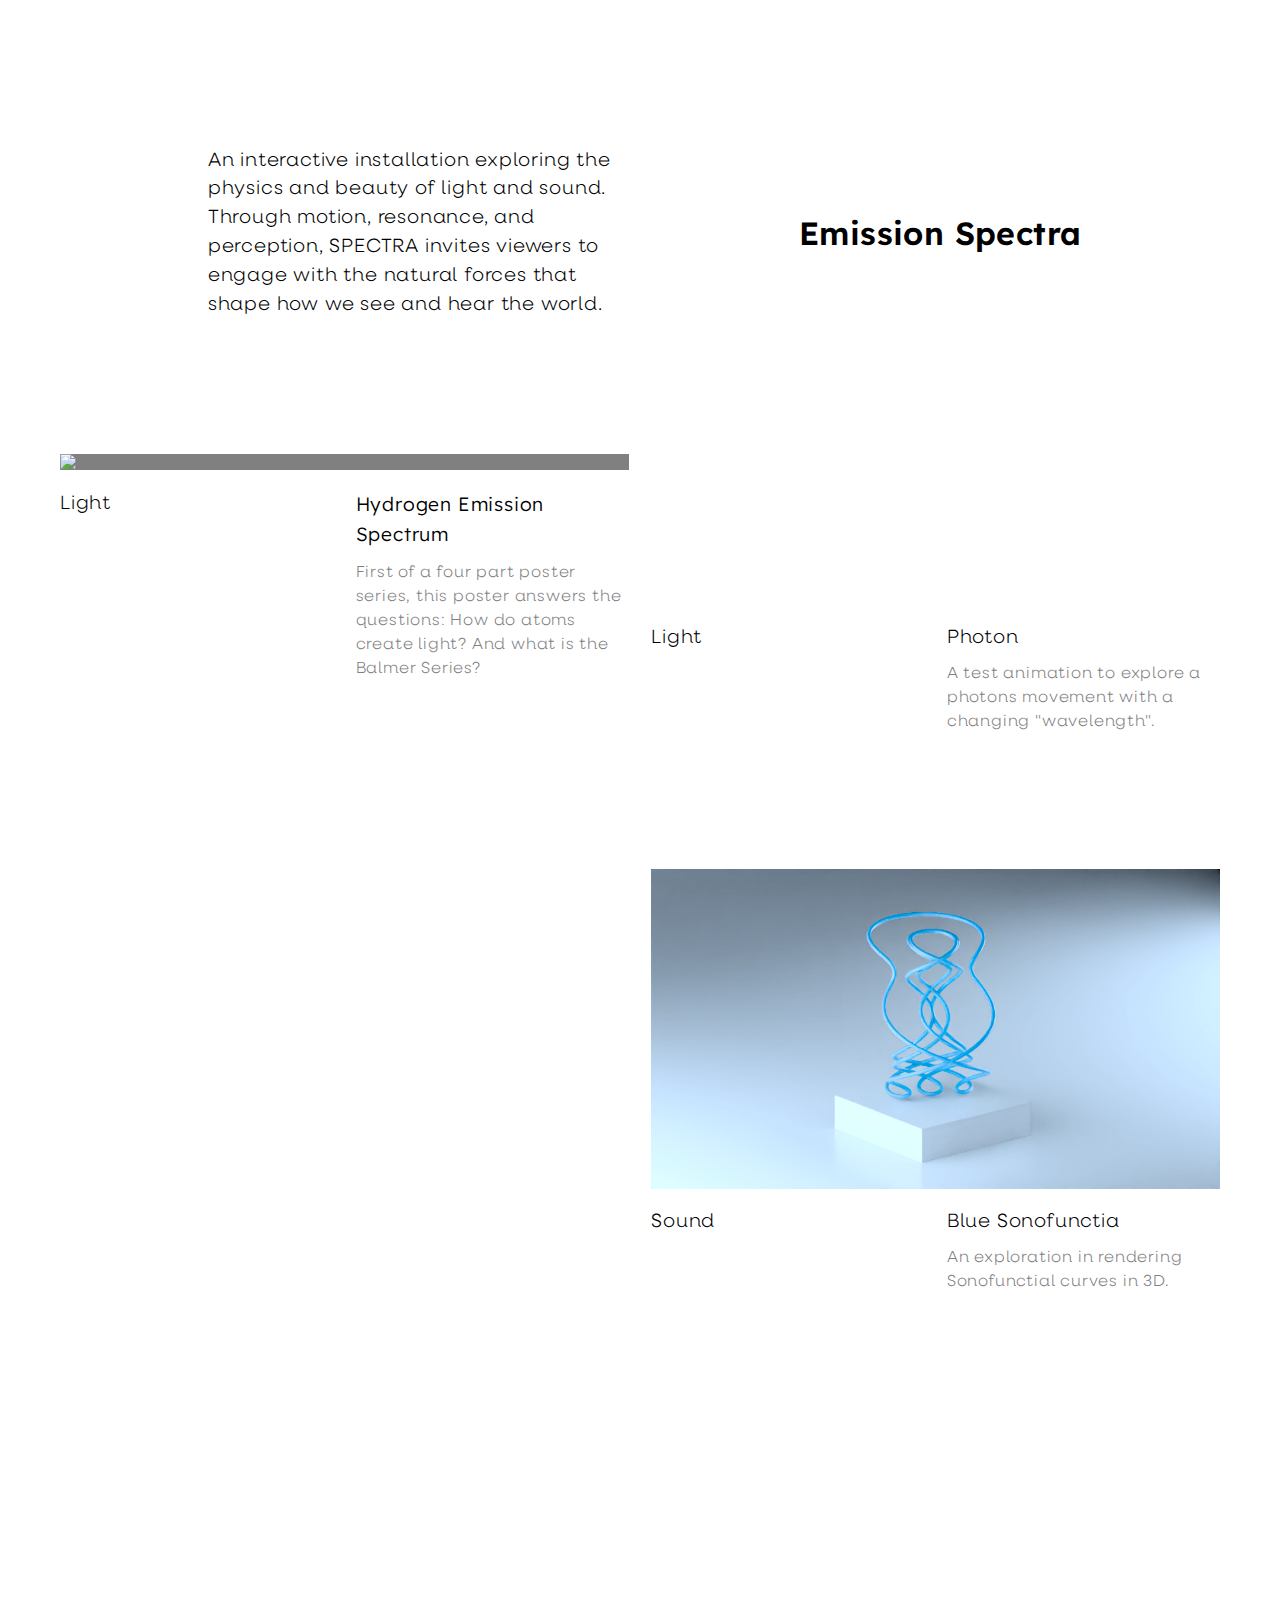
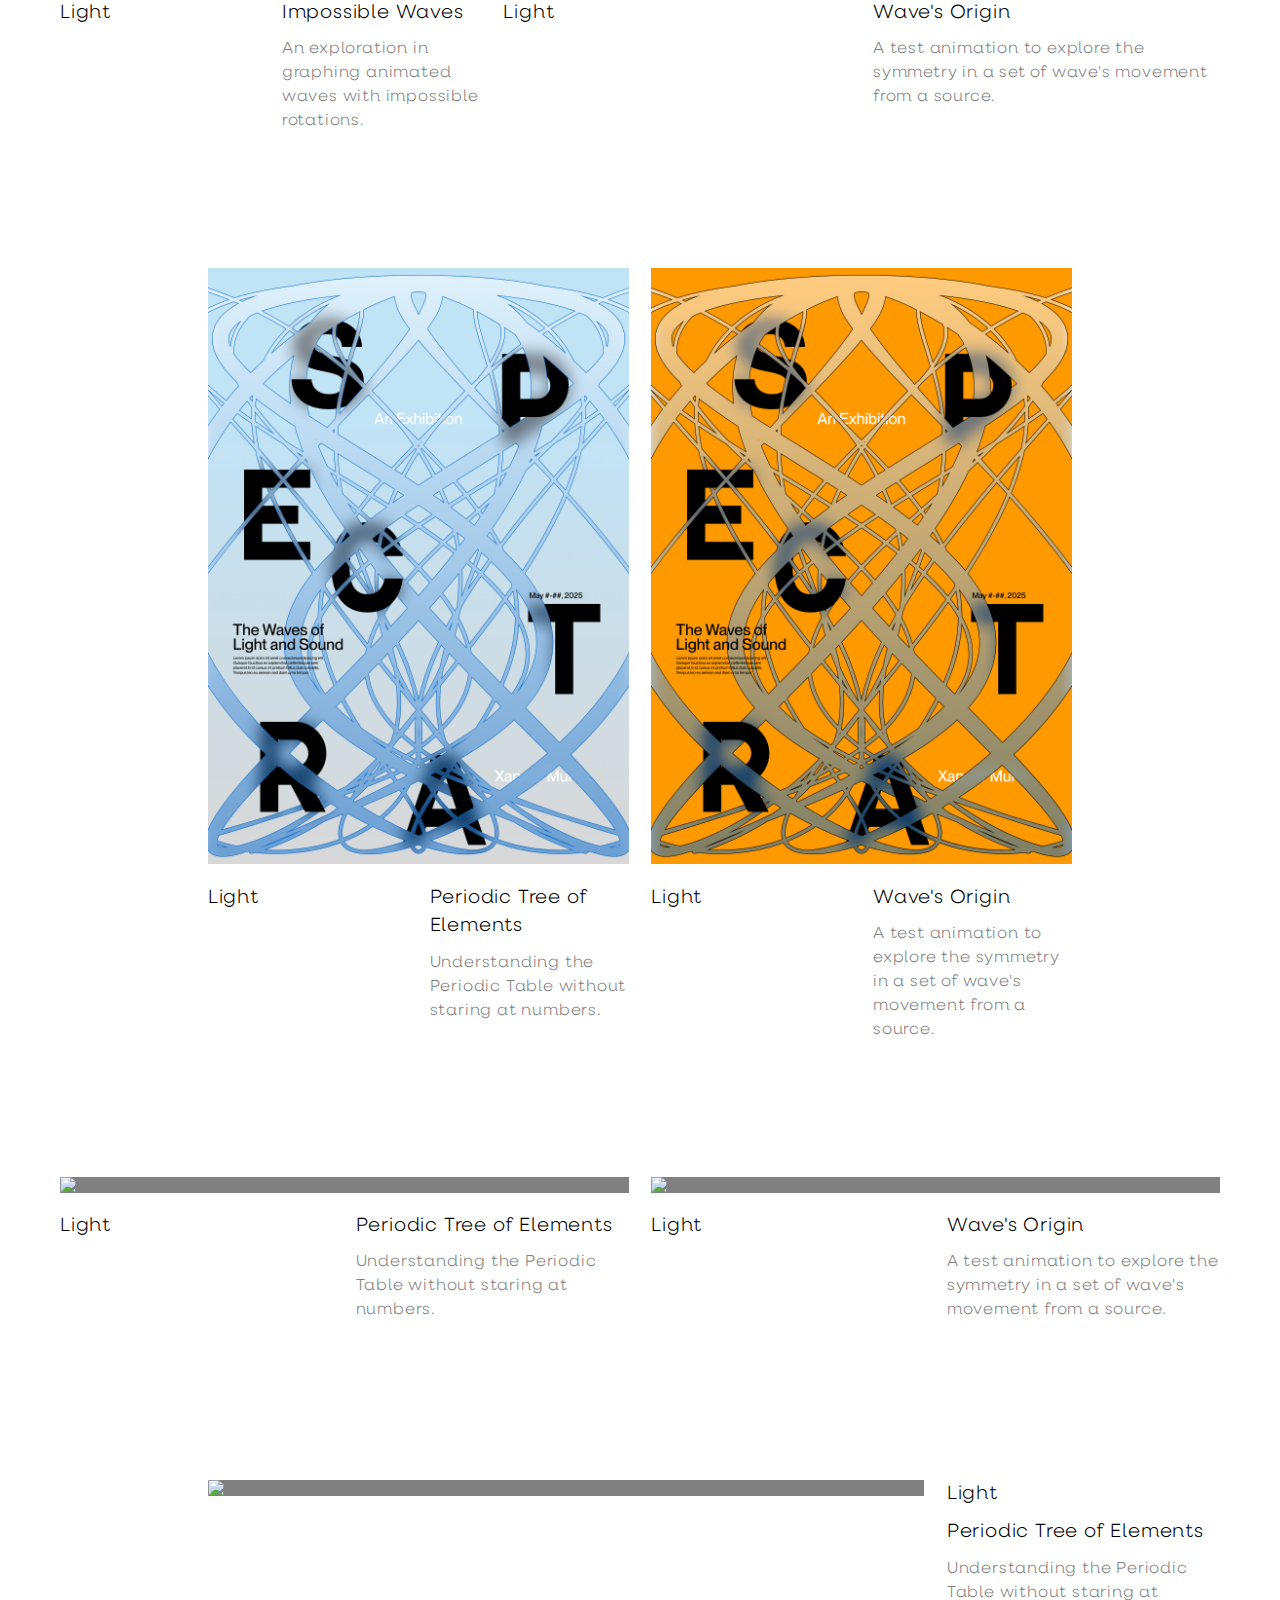
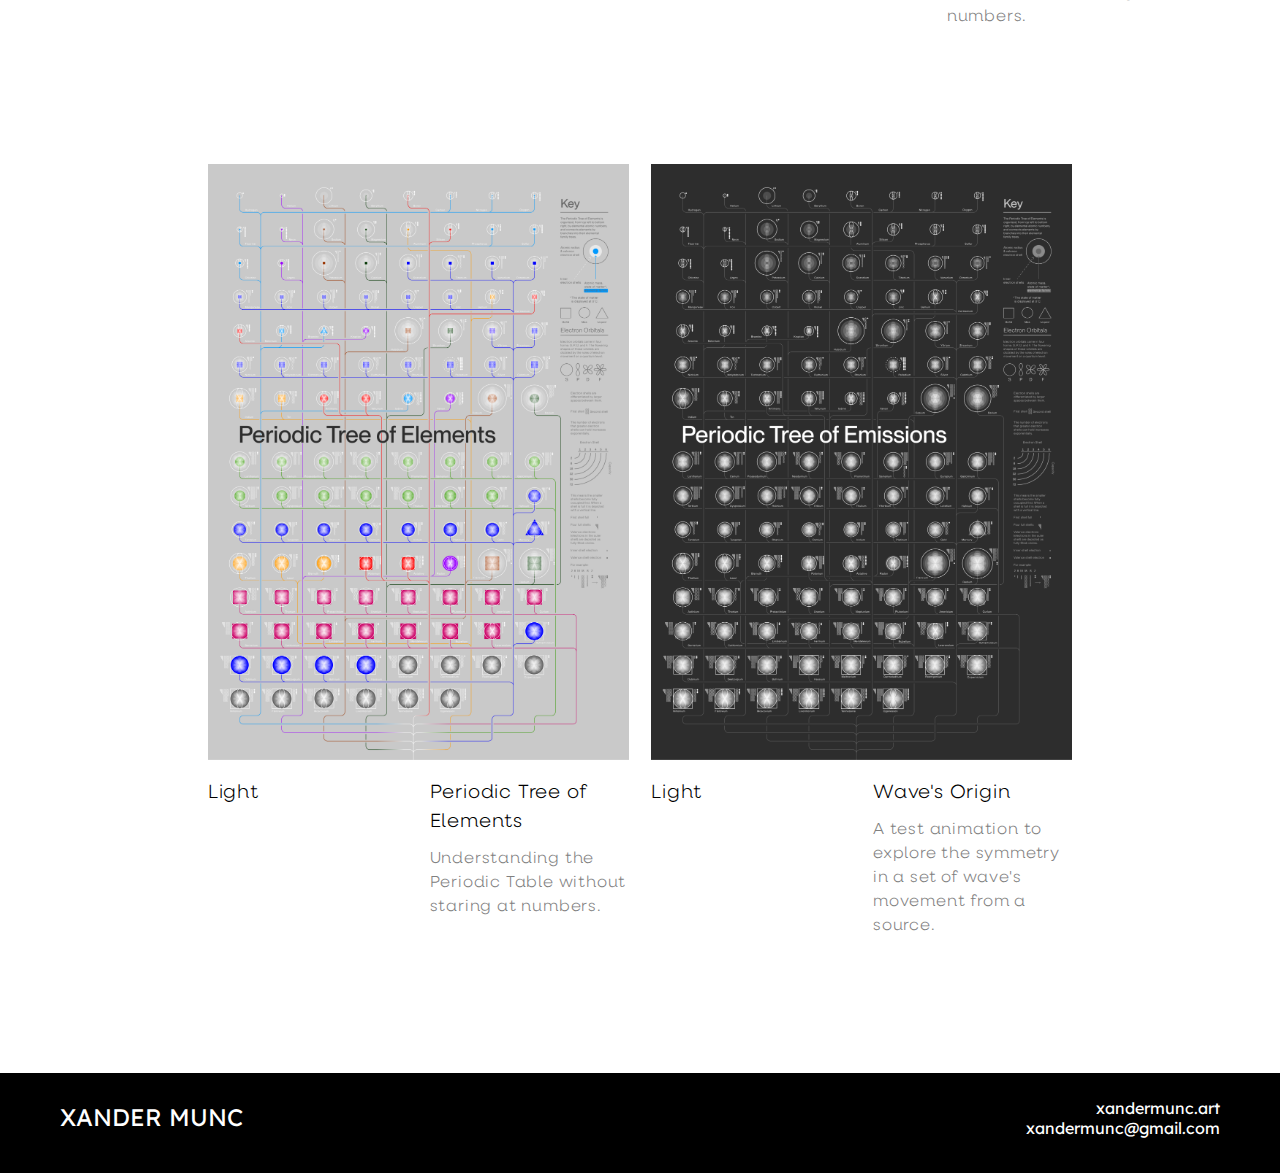
==== commit 9ca4966d: "Update html / css / superposition.html" ====
--- a/index.html
+++ b/index.html
@@ -112,8 +112,8 @@
                 <p>An interactive installation exploring the physics and beauty of light and sound. Through motion,
                     resonance, and perception, SPECTRA invites viewers to engage with the natural forces that shape how
                     we see and hear the world.<br><br> This website, along with all the projects within in, were
-                    created, designed, and composed by <a class="bold">Xander Munc</a> as a part of his 2025 degree
-                    project.<br><br>To learn more about the projects check out the <a class="bold">about page.</a>
+                    created, designed, and composed by <a class="bold underline">Xander Munc</a> as a part of his 2025 degree
+                    project.<br><br>To learn more about the projects check out the <a class="bold underline">about page.</a>
                 </p>
             </div>
         </div>
--- a/css/styles.css
+++ b/css/styles.css
@@ -168,8 +168,7 @@
     font-weight: 300;
 }
 
-p,
-a {
+p {
     font-size: var(--paragraph-text-size);
     font-family: 'Neulis', sans-serif;
     font-weight: 300;
@@ -184,8 +183,8 @@
 }
 
 a {
-    font-family: 'Neulis', sans-serif;
-    font-weight: 300;
+    /* font-family: 'Neulis', sans-serif; */
+    /* font-weight: 300; */
     cursor: pointer;
 }
 
@@ -239,12 +238,9 @@
     height: var(--header-height);
 }
 
-.text-underline-parent p {
-    position: relative;
-    display: inline-block;
-}
-
-.text-underline-parent h1 {
+.text-underline-parent p,
+.text-underline-parent h1,
+.text-underline-parent h2 {
     position: relative;
     display: inline-block;
 }
@@ -290,7 +286,7 @@
     opacity: 0;
 }
 
-a::after {
+a.underline::after {
     content: "";
     position: absolute;
     left: 0;
@@ -303,7 +299,7 @@
     transition: var(--ease-time) ease all;
 }
 
-a:hover::after {
+a.underline:hover::after {
     opacity: 1;
     transform: scaleX(1);
 }
@@ -624,6 +620,8 @@
     font-size: 3rem !important;
     display: inline-block;
     transform: translateX(-120px);
+    letter-spacing: 0.05rem;
+    line-height: 1.8rem;
     opacity: 0;
     transition: transform 0.4s ease, opacity 0.4s ease;
 }
@@ -1105,4 +1103,4 @@
     text-align: left;
     opacity: 0;
     transition: opacity 0.3s ease-in-out;
-}
+}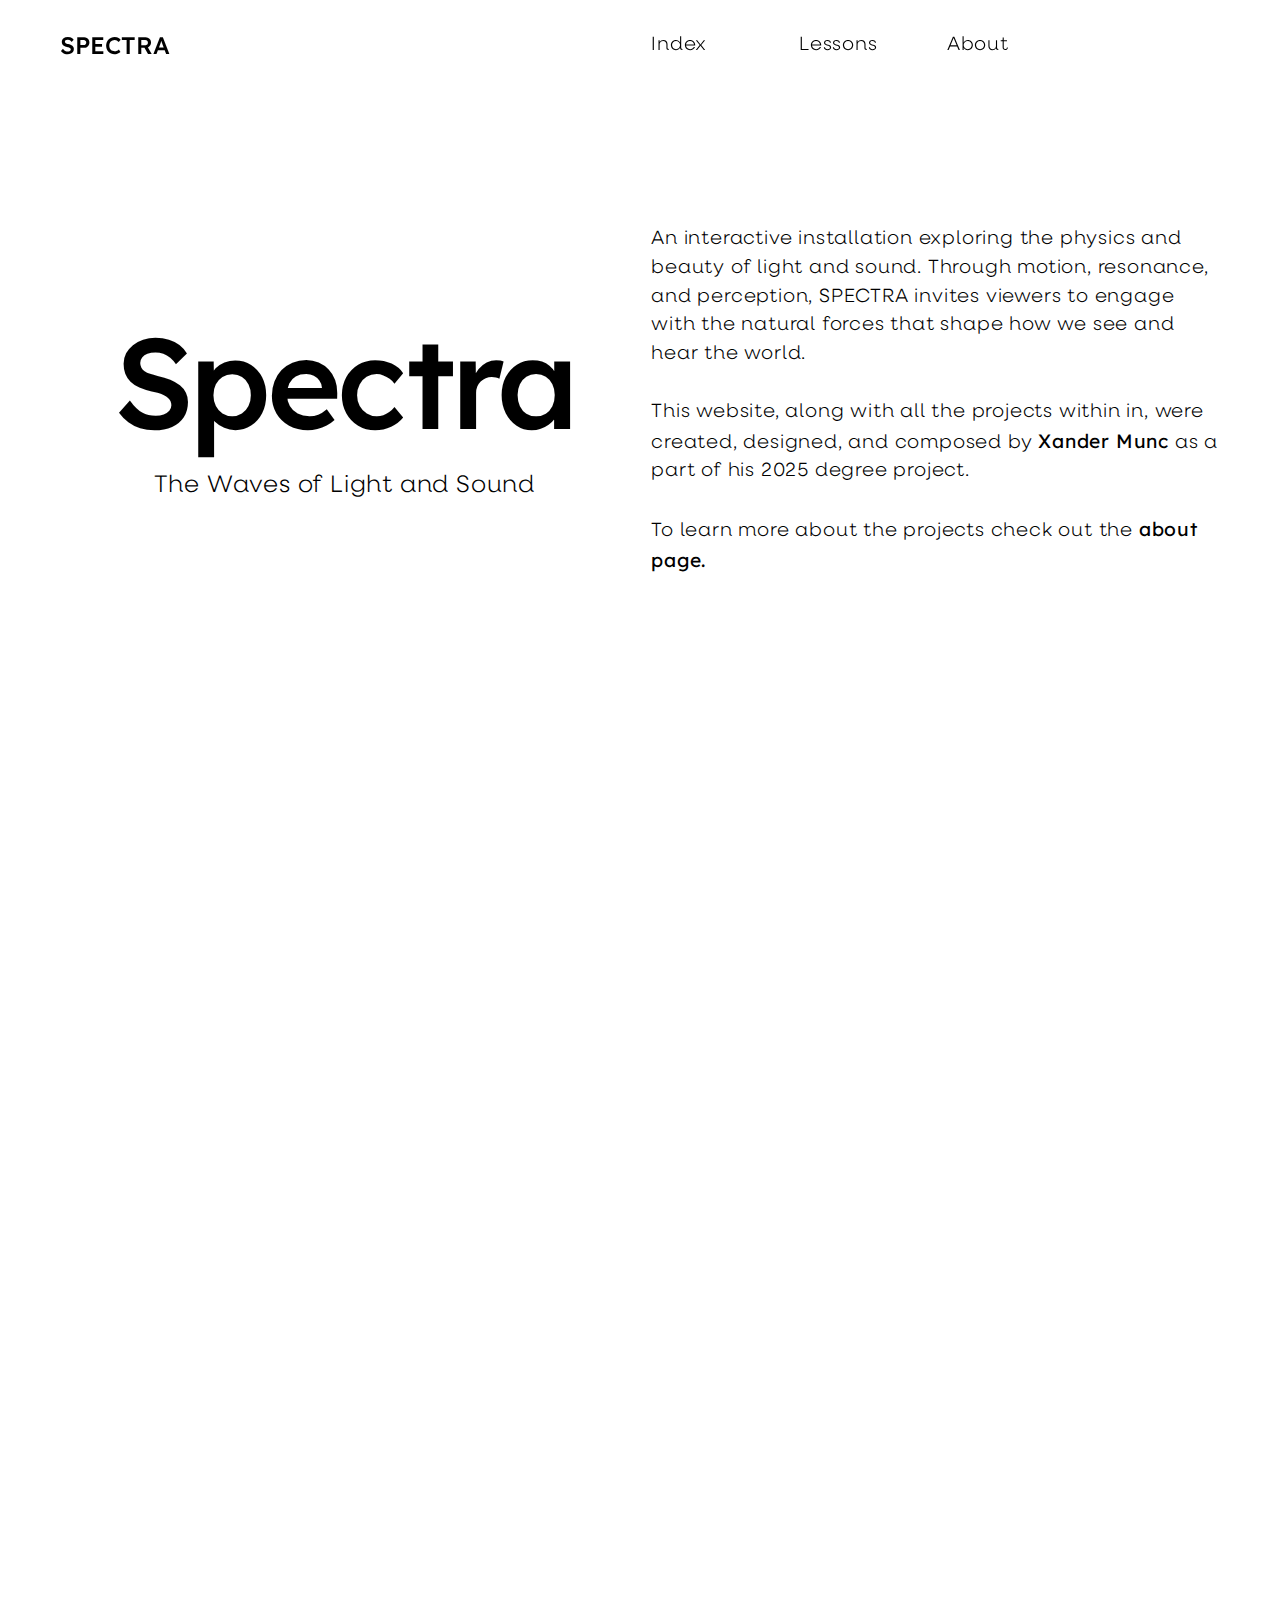
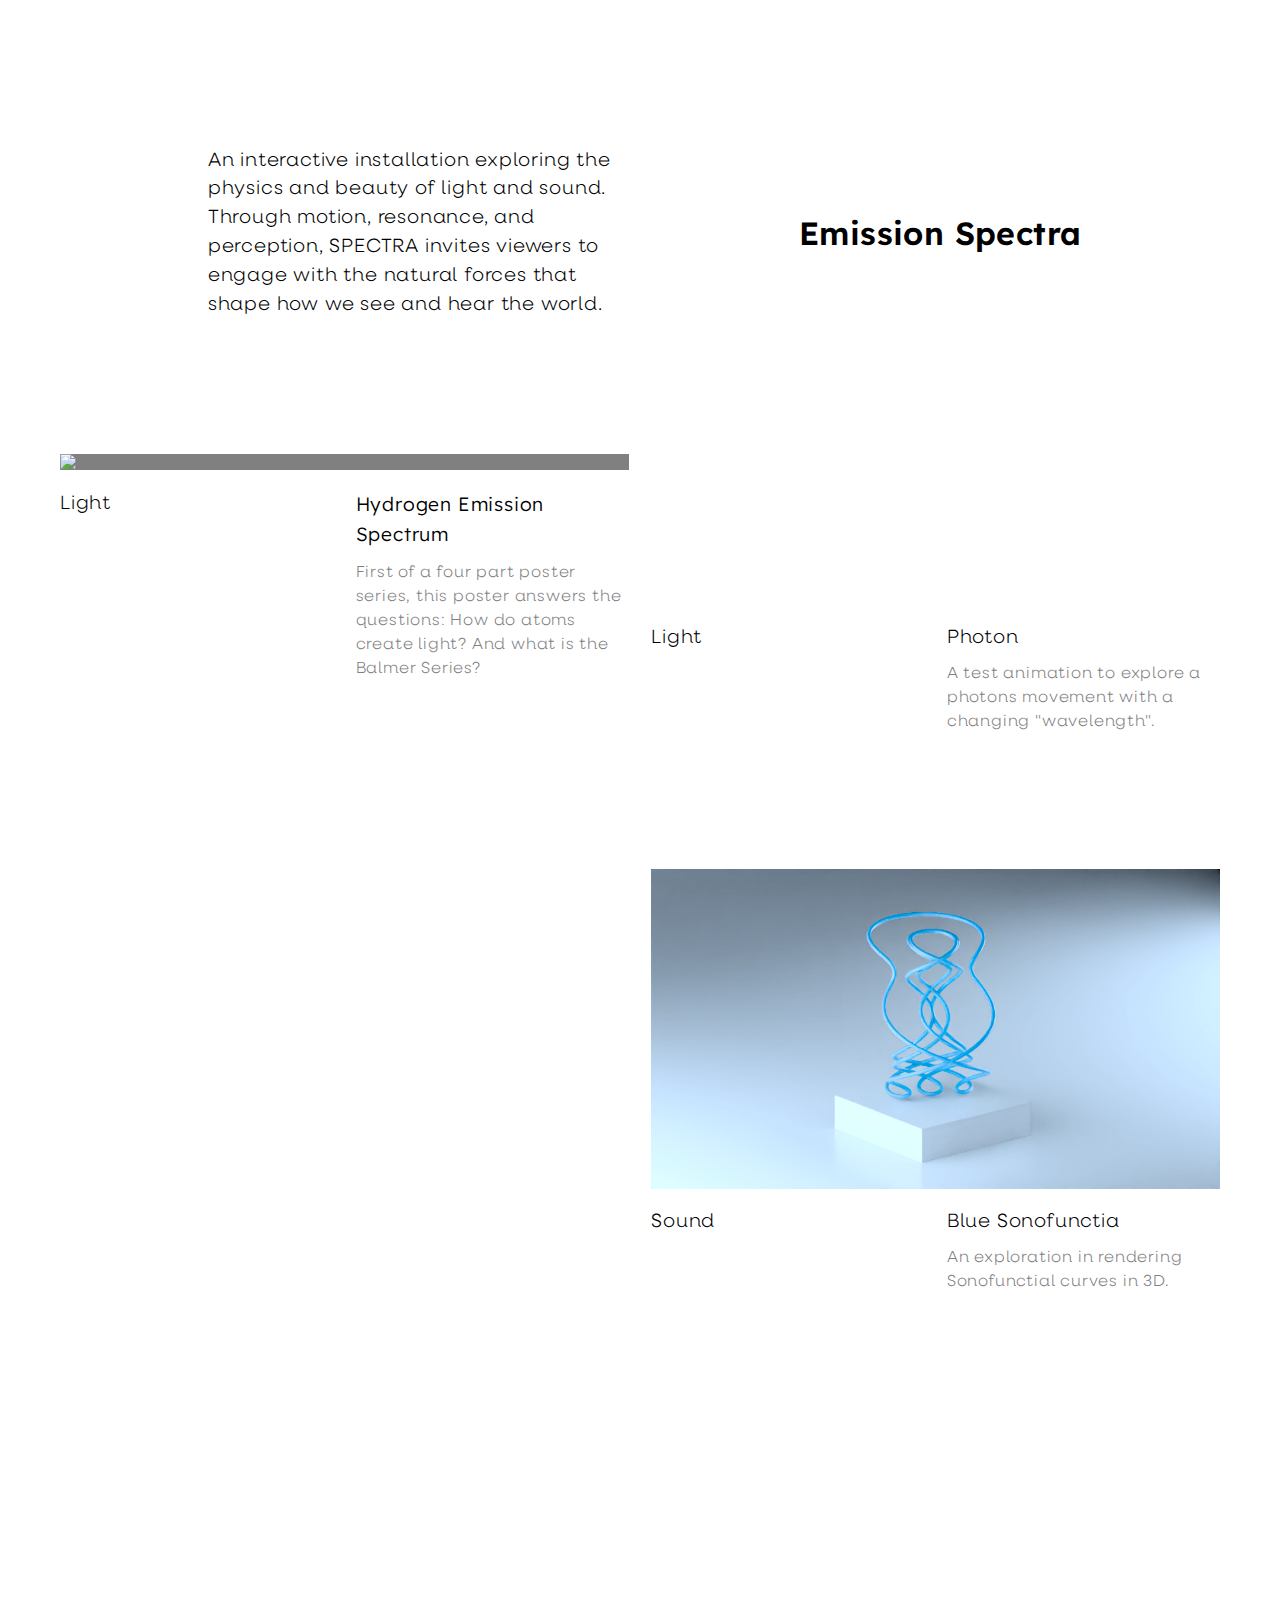
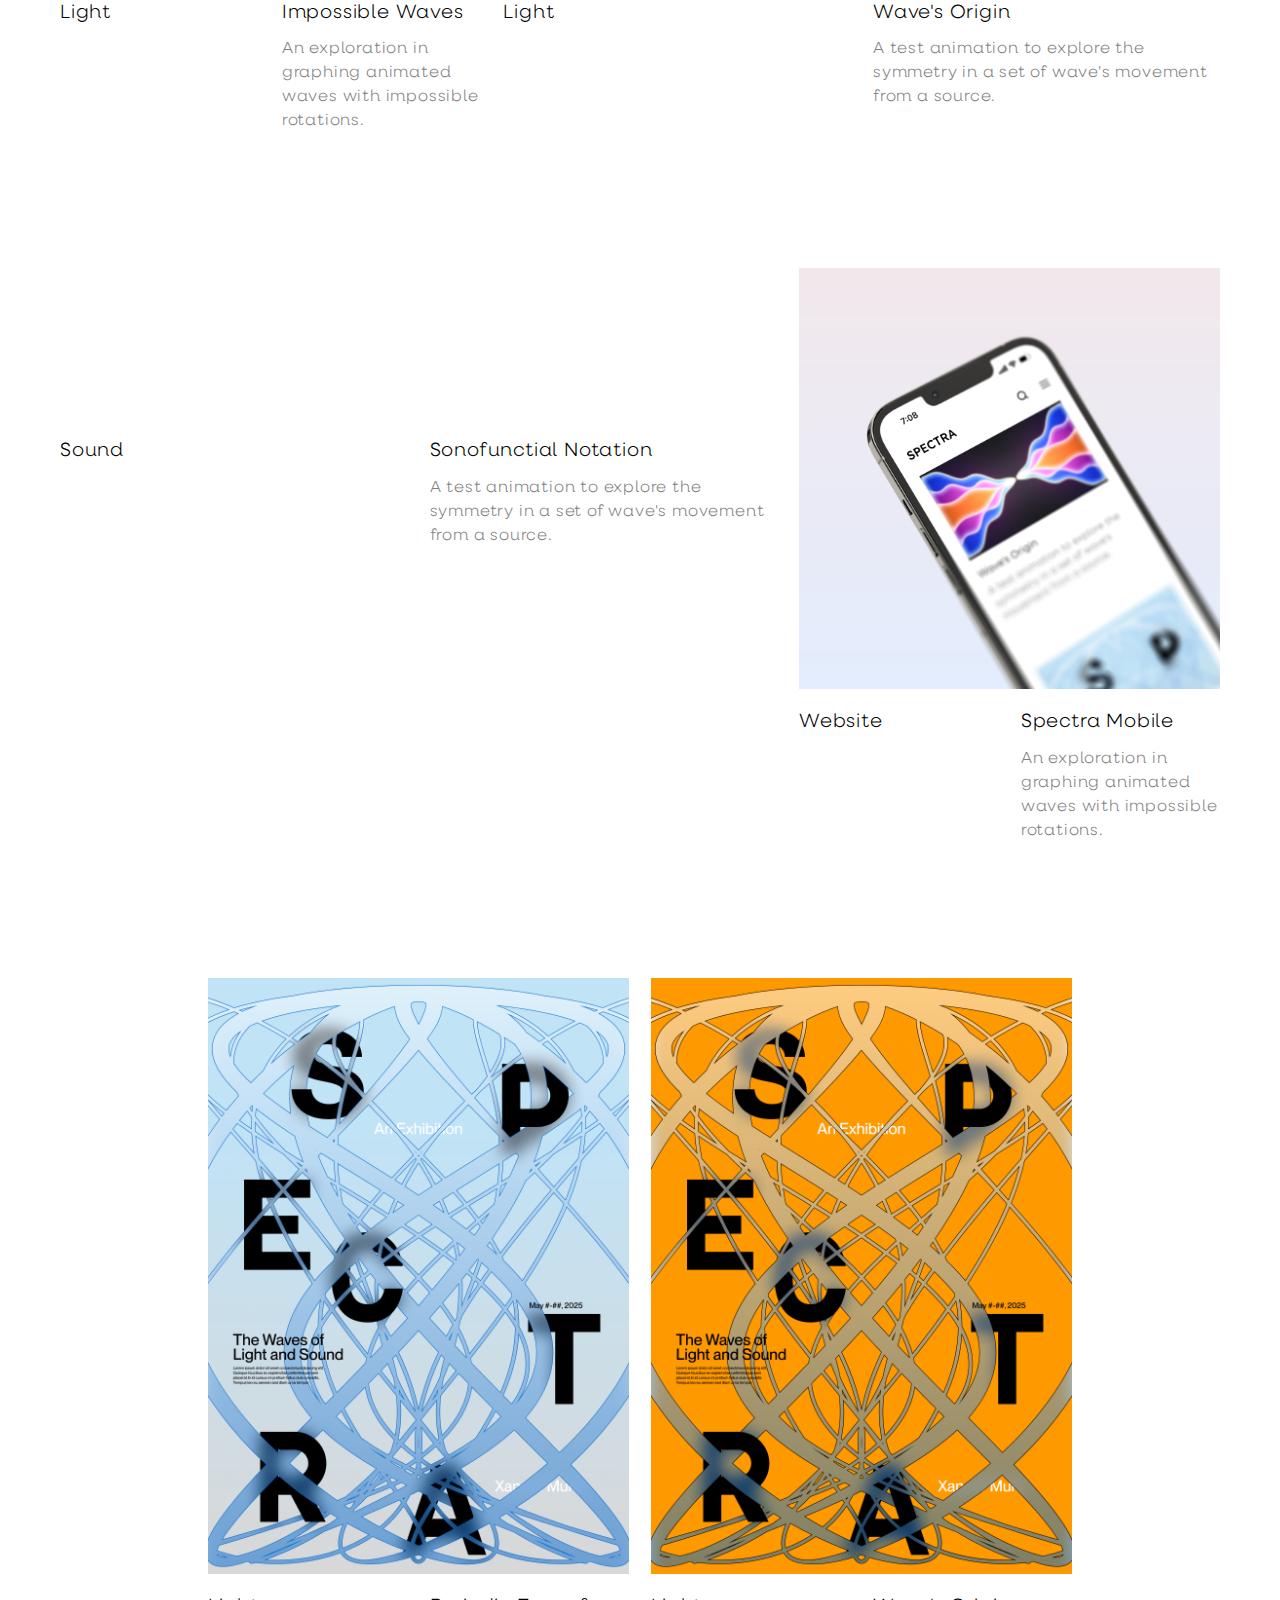
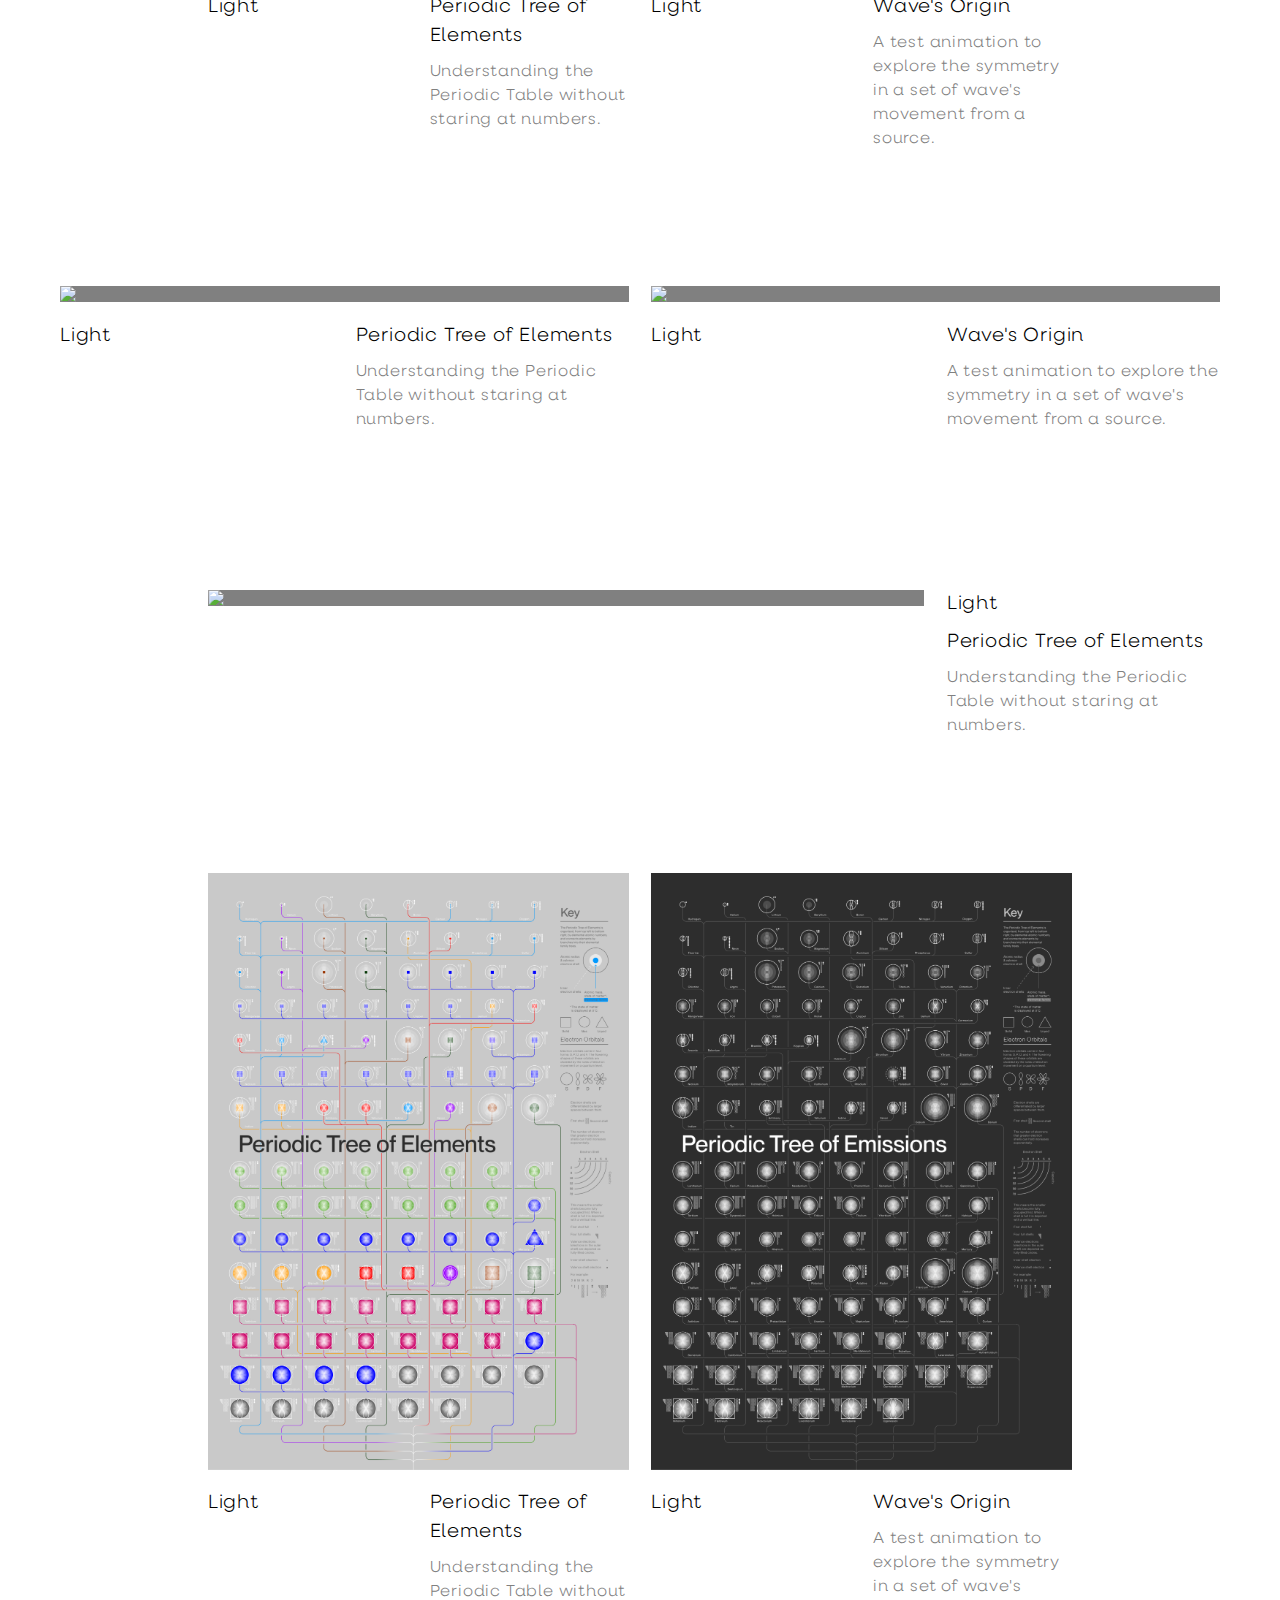
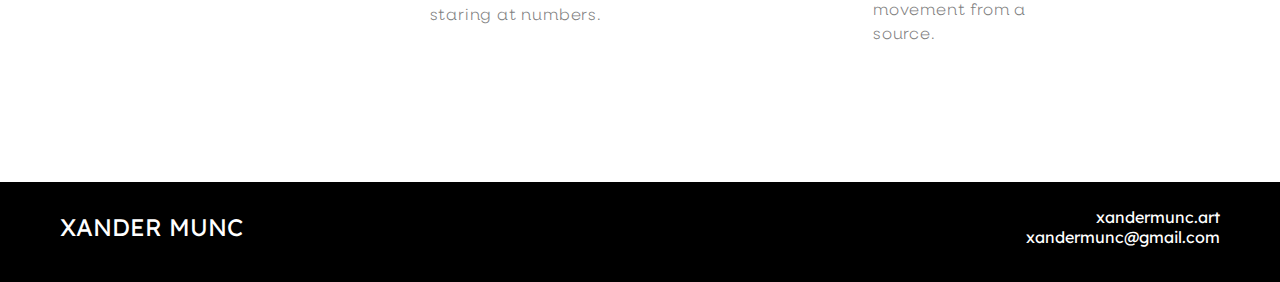
==== commit 0dc03efe: "Update Links" ====
--- a/index.html
+++ b/index.html
@@ -229,6 +229,41 @@
             </div>
         </div>
 
+        <div class="grid padding margin-top margin-bottom">
+            <!-- Sonofunctial Notation -->
+            <div class="grid-item span-5">
+                <video autoplay muted loop playsinline>
+                    <source src="videos/Top-Score_Grey.mp4" type="video/mp4">
+                </video>
+                <div class="text-item">
+                    <p class="non-mobile">Sound</p>
+                    <div>
+                        <div class="text-underline-parent">
+                            <p class="text-underline text-margin-bottom">Sonofunctial Notation</p>
+                        </div>
+                        <p class="grey caption">A test animation to explore the symmetry in a set of wave's movement
+                            from a
+                            source.</p>
+                    </div>
+                </div>
+            </div>
+
+            <!-- PHONE -->
+            <div class="grid-item span-3">
+                <img oncontextmenu="return false;" draggable="false" src="images/Blur-Phone_Mockup_2.png">
+                <div class="text-item">
+                    <p class="non-mobile">Website</p>
+                    <div>
+                        <div class="text-underline-parent">
+                            <p class="text-underline text-margin-bottom">Spectra Mobile</p>
+                        </div>
+                        <p class="grey caption">An exploration in graphing animated waves with impossible rotations.</p>
+                    </div>
+                </div>
+                <div class="mobile-spacer"></div>
+            </div>
+        </div>
+
         <!-- SPECTRA -->
         <div class="grid padding margin-top margin-bottom">
             <div class="non-mobile grid-item span-1"></div>
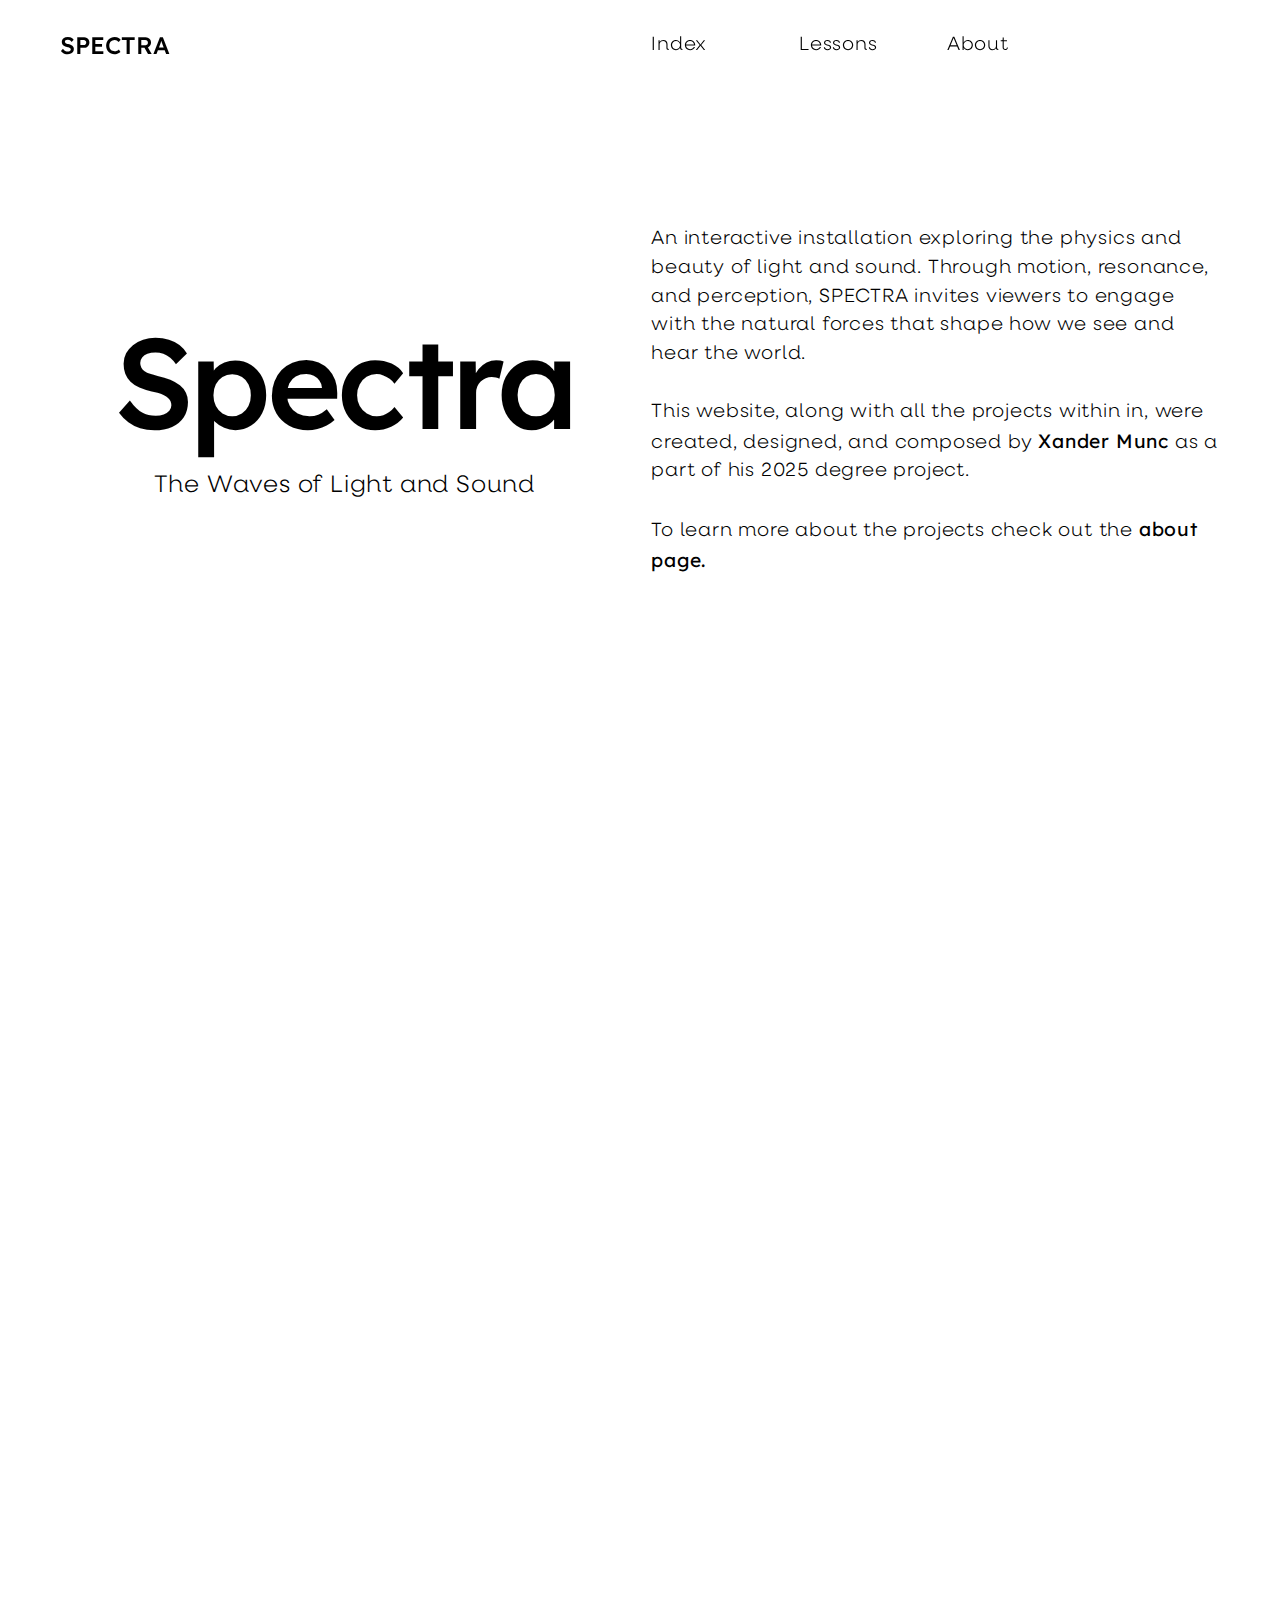
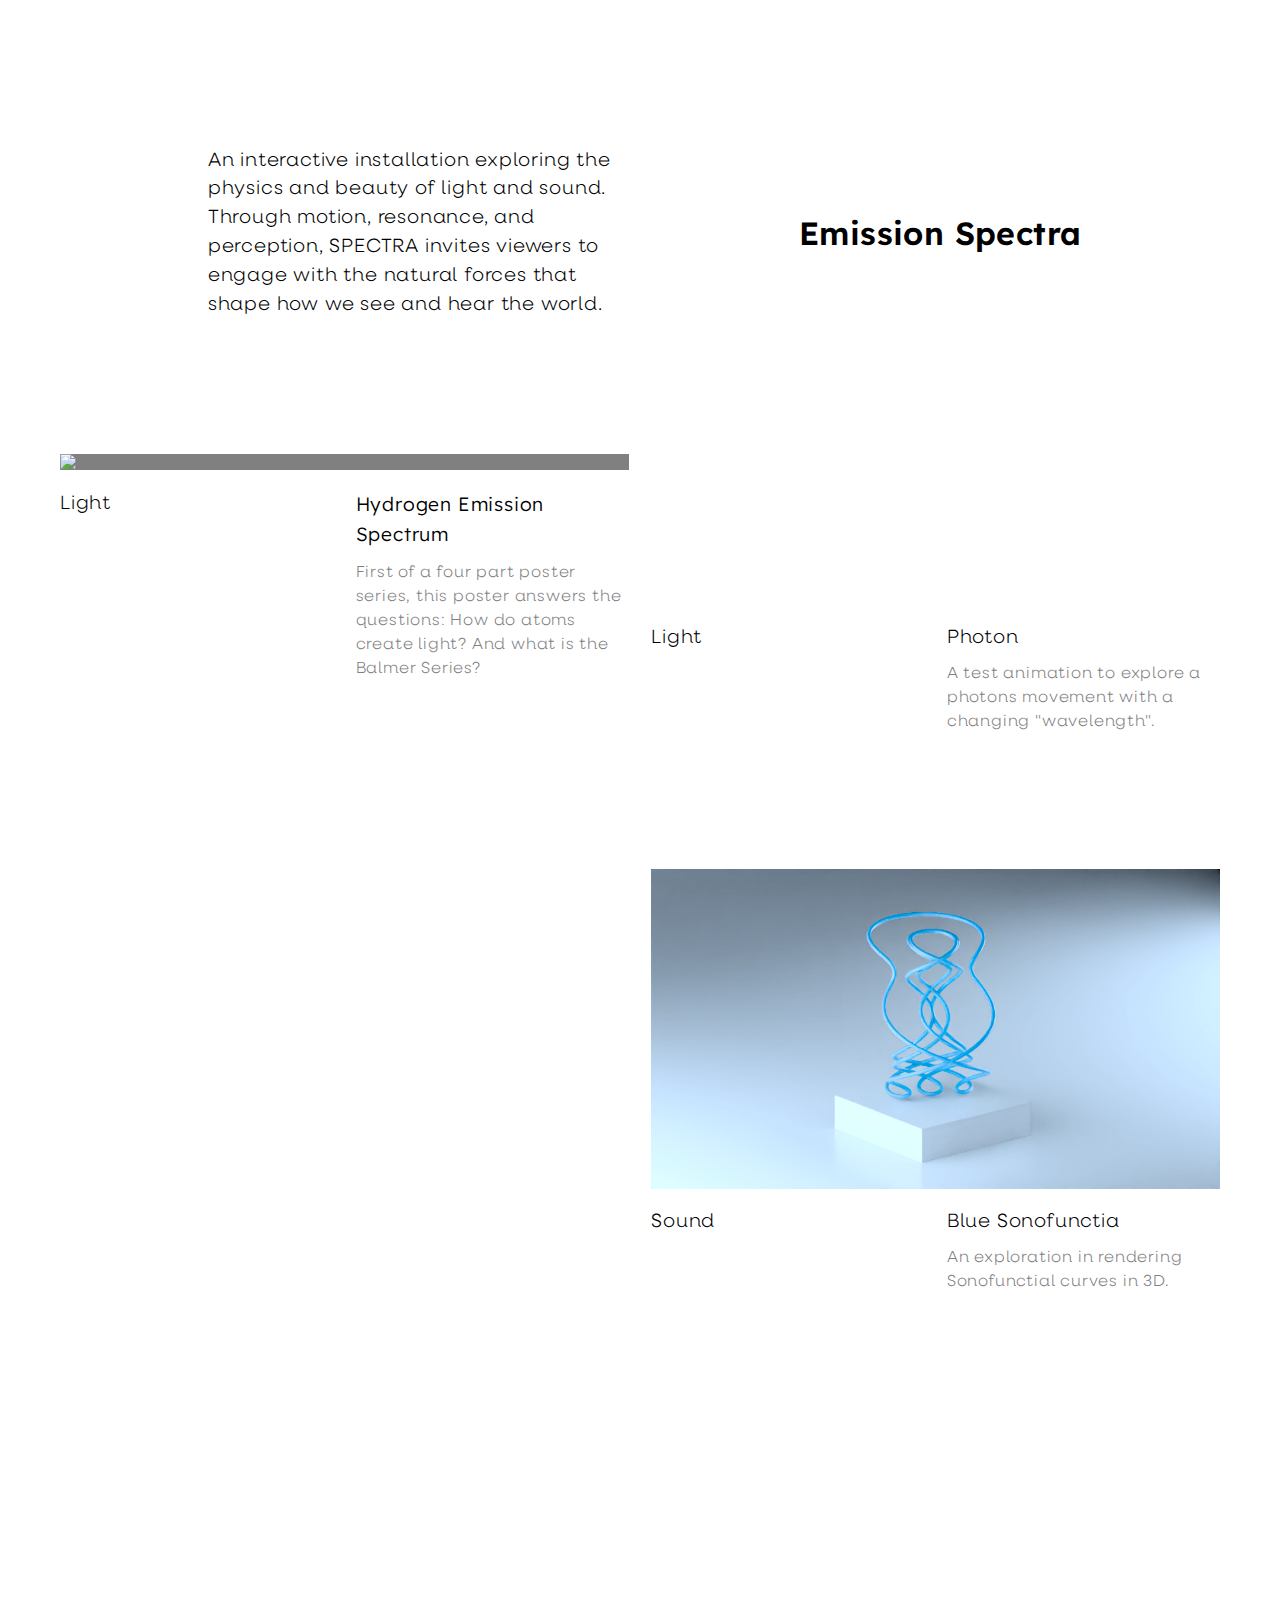
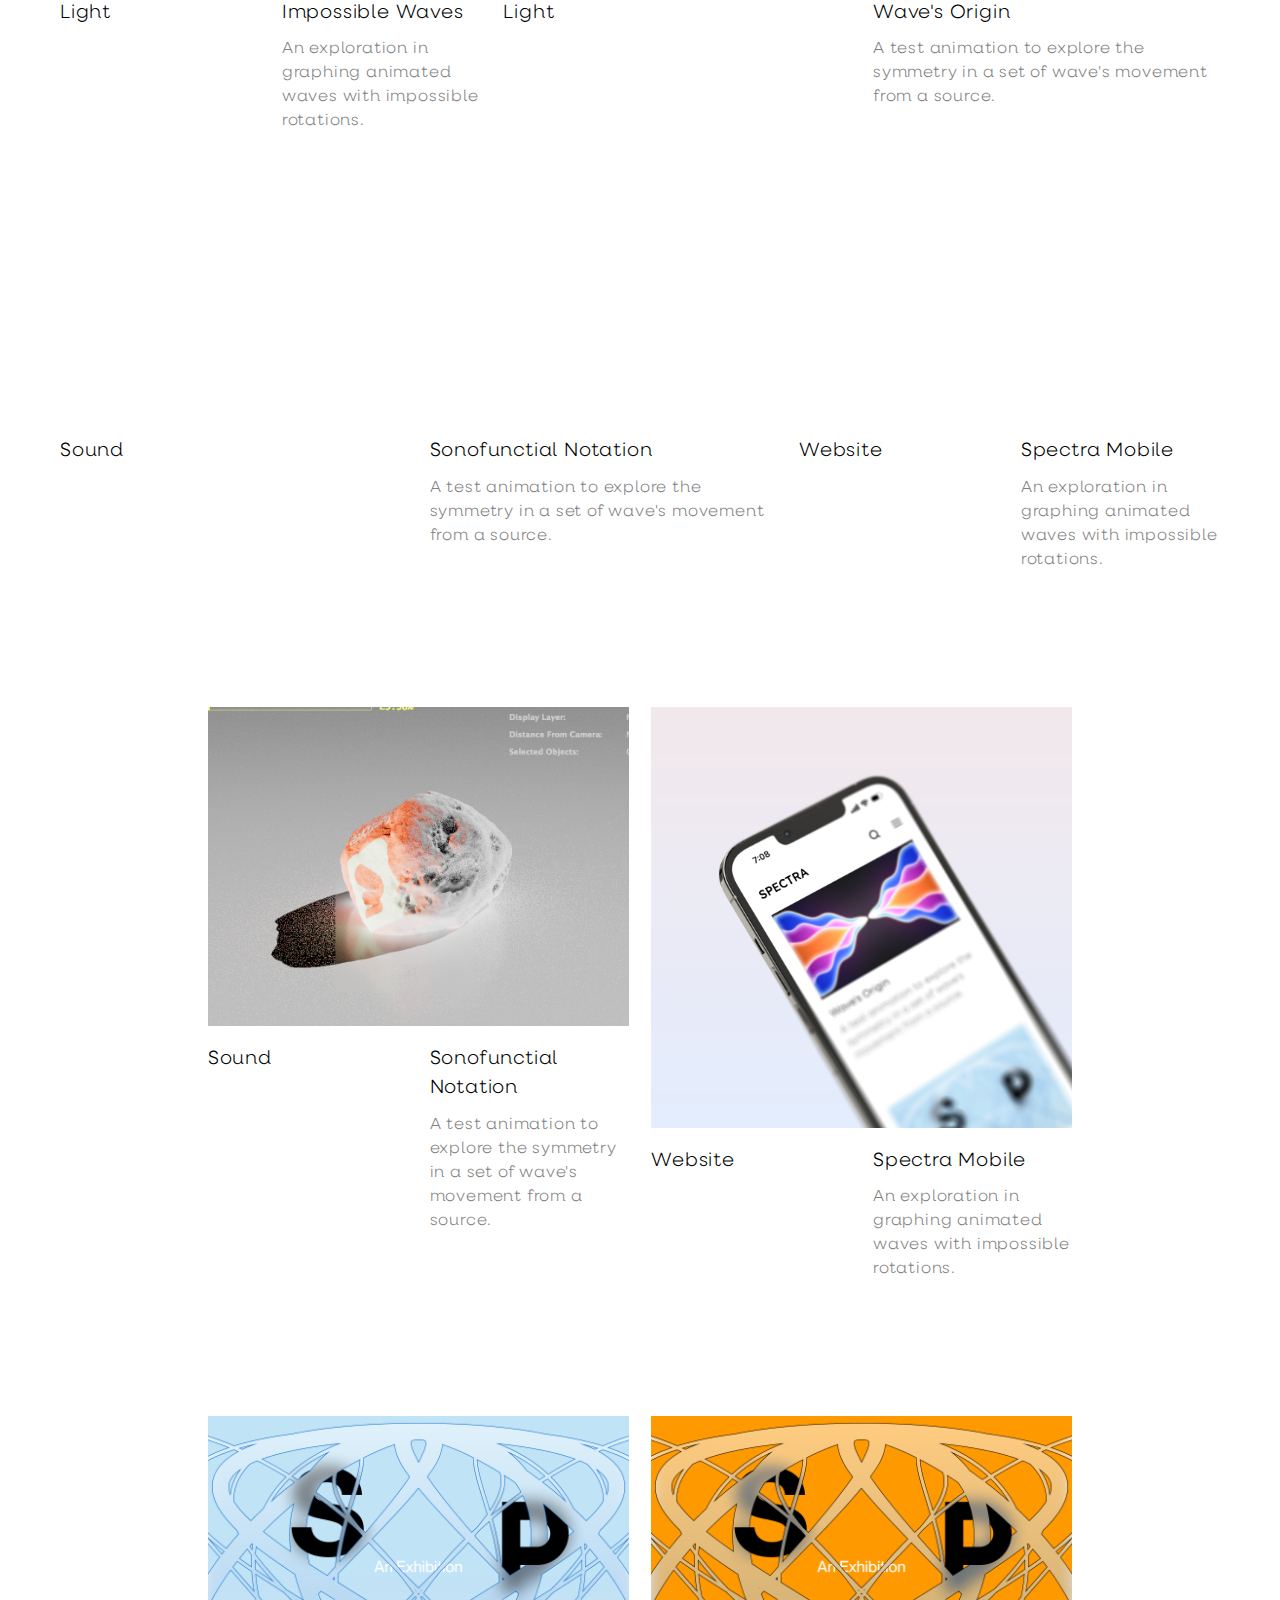
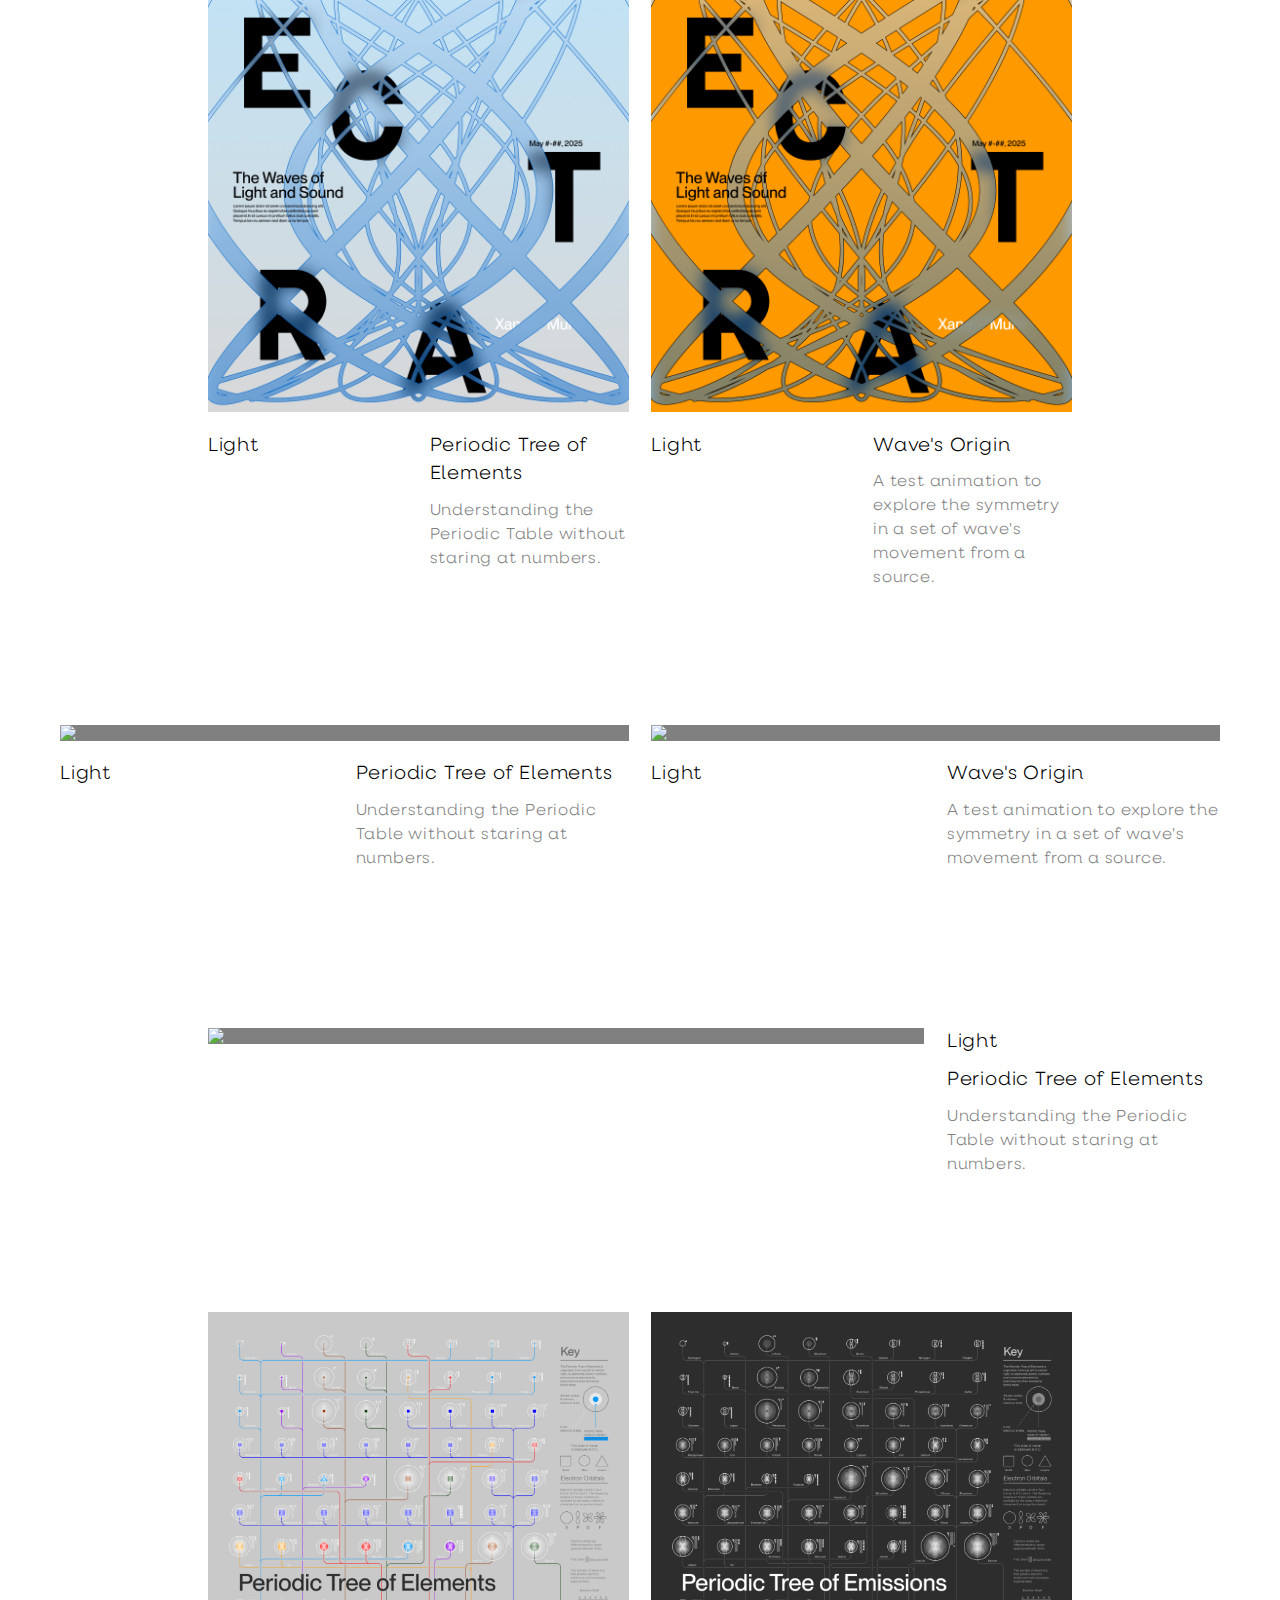
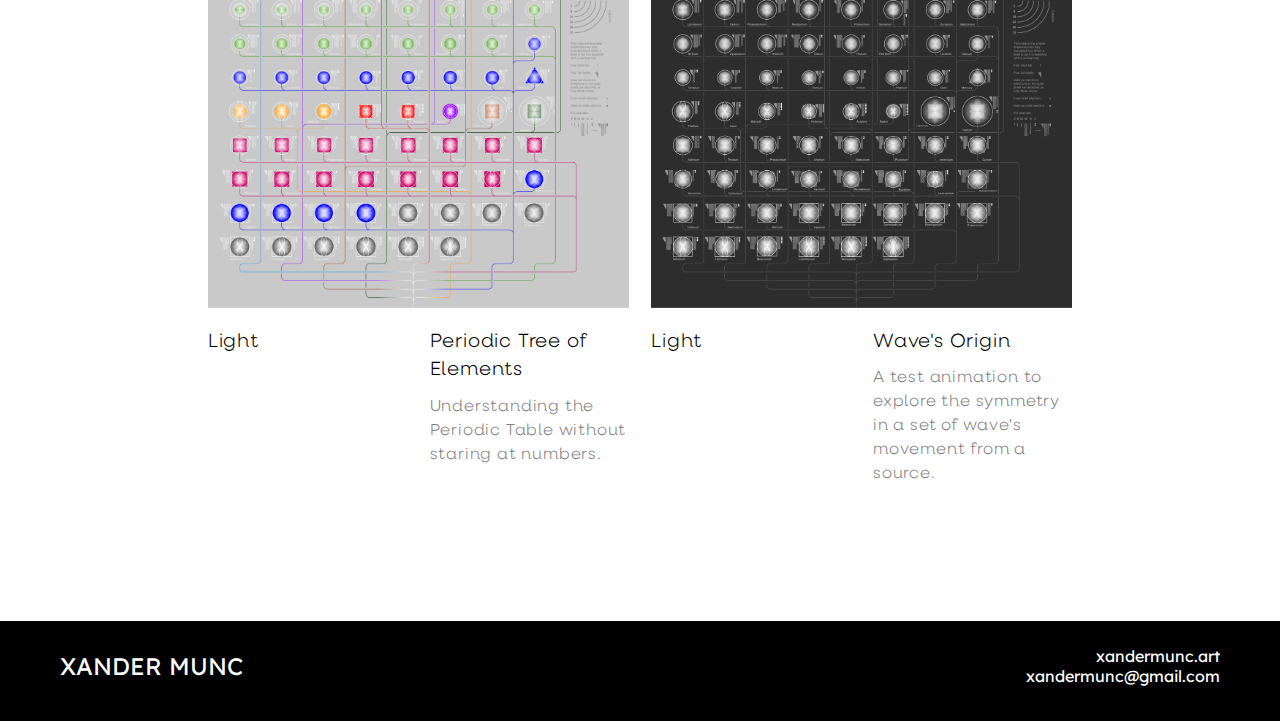
==== commit 99e696a0: "Add Reveal.mp4" ====
--- a/index.html
+++ b/index.html
@@ -22,8 +22,7 @@
         <div class="grid-item header-item non-menu-item non-mobile text-underline-parent">
             <p class="text-underline"><a class="no-style" href="index.html">Index</a></p>
         </div>
-        <a href="lessons.html"
-            class="grid-item header-item non-menu-item non-mobile text-underline-parent no-style">
+        <a href="lessons.html" class="grid-item header-item non-menu-item non-mobile text-underline-parent no-style">
             <p class="text-underline">Lessons</p>
         </a>
         <div class="grid-item header-item non-menu-item non-mobile text-underline-parent">
@@ -112,8 +111,10 @@
                 <p>An interactive installation exploring the physics and beauty of light and sound. Through motion,
                     resonance, and perception, SPECTRA invites viewers to engage with the natural forces that shape how
                     we see and hear the world.<br><br> This website, along with all the projects within in, were
-                    created, designed, and composed by <a class="bold underline">Xander Munc</a> as a part of his 2025 degree
-                    project.<br><br>To learn more about the projects check out the <a class="bold underline">about page.</a>
+                    created, designed, and composed by <a class="bold underline">Xander Munc</a> as a part of his 2025
+                    degree
+                    project.<br><br>To learn more about the projects check out the <a class="bold underline">about
+                        page.</a>
                 </p>
             </div>
         </div>
@@ -250,6 +251,43 @@
 
             <!-- PHONE -->
             <div class="grid-item span-3">
+                <video autoplay muted loop playsinline>
+                    <source src="videos/Reveal.mp4" type="video/mp4">
+                </video>
+                <div class="text-item">
+                    <p class="non-mobile">Website</p>
+                    <div>
+                        <div class="text-underline-parent">
+                            <p class="text-underline text-margin-bottom">Spectra Mobile</p>
+                        </div>
+                        <p class="grey caption">An exploration in graphing animated waves with impossible rotations.</p>
+                    </div>
+                </div>
+                <div class="mobile-spacer"></div>
+            </div>
+        </div>
+
+        <div class="grid padding margin-top margin-bottom">
+            <!-- PHOTO -->
+            <div class="span-1"></div>
+            <div class="grid-item span-3">
+                <img oncontextmenu="return false;" draggable="false"
+                    src="images/Screenshot 2025-04-17 at 11.55.22 AM.png">
+                <div class="text-item">
+                    <p class="non-mobile">Sound</p>
+                    <div>
+                        <div class="text-underline-parent">
+                            <p class="text-underline text-margin-bottom">Sonofunctial Notation</p>
+                        </div>
+                        <p class="grey caption">A test animation to explore the symmetry in a set of wave's movement
+                            from a
+                            source.</p>
+                    </div>
+                </div>
+            </div>
+
+            <!-- PHONE -->
+            <div class="grid-item span-3">
                 <img oncontextmenu="return false;" draggable="false" src="images/Blur-Phone_Mockup_2.png">
                 <div class="text-item">
                     <p class="non-mobile">Website</p>
--- a/css/styles.css
+++ b/css/styles.css
@@ -5,6 +5,8 @@
     --paragraph-text-size: 1.2rem;
     --caption-text-size: 1rem;
     --grey: #808080;
+    --dark-grey: #1e1e1e;
+    --dark-grey-blueish: #141420;
     --black: #000;
     --white: #fff;
     --deep-red: #900;
@@ -1103,4 +1105,16 @@
     text-align: left;
     opacity: 0;
     transition: opacity 0.3s ease-in-out;
+}
+
+/* COLOR BODY */
+
+body.black {
+    background-color: var(--dark-grey-blueish) !important;
+    color: var(--white) !important;
+}
+
+header.black {
+    background-color: var(--dark-grey-blueish) !important;
+    color: var(--white) !important;
 }